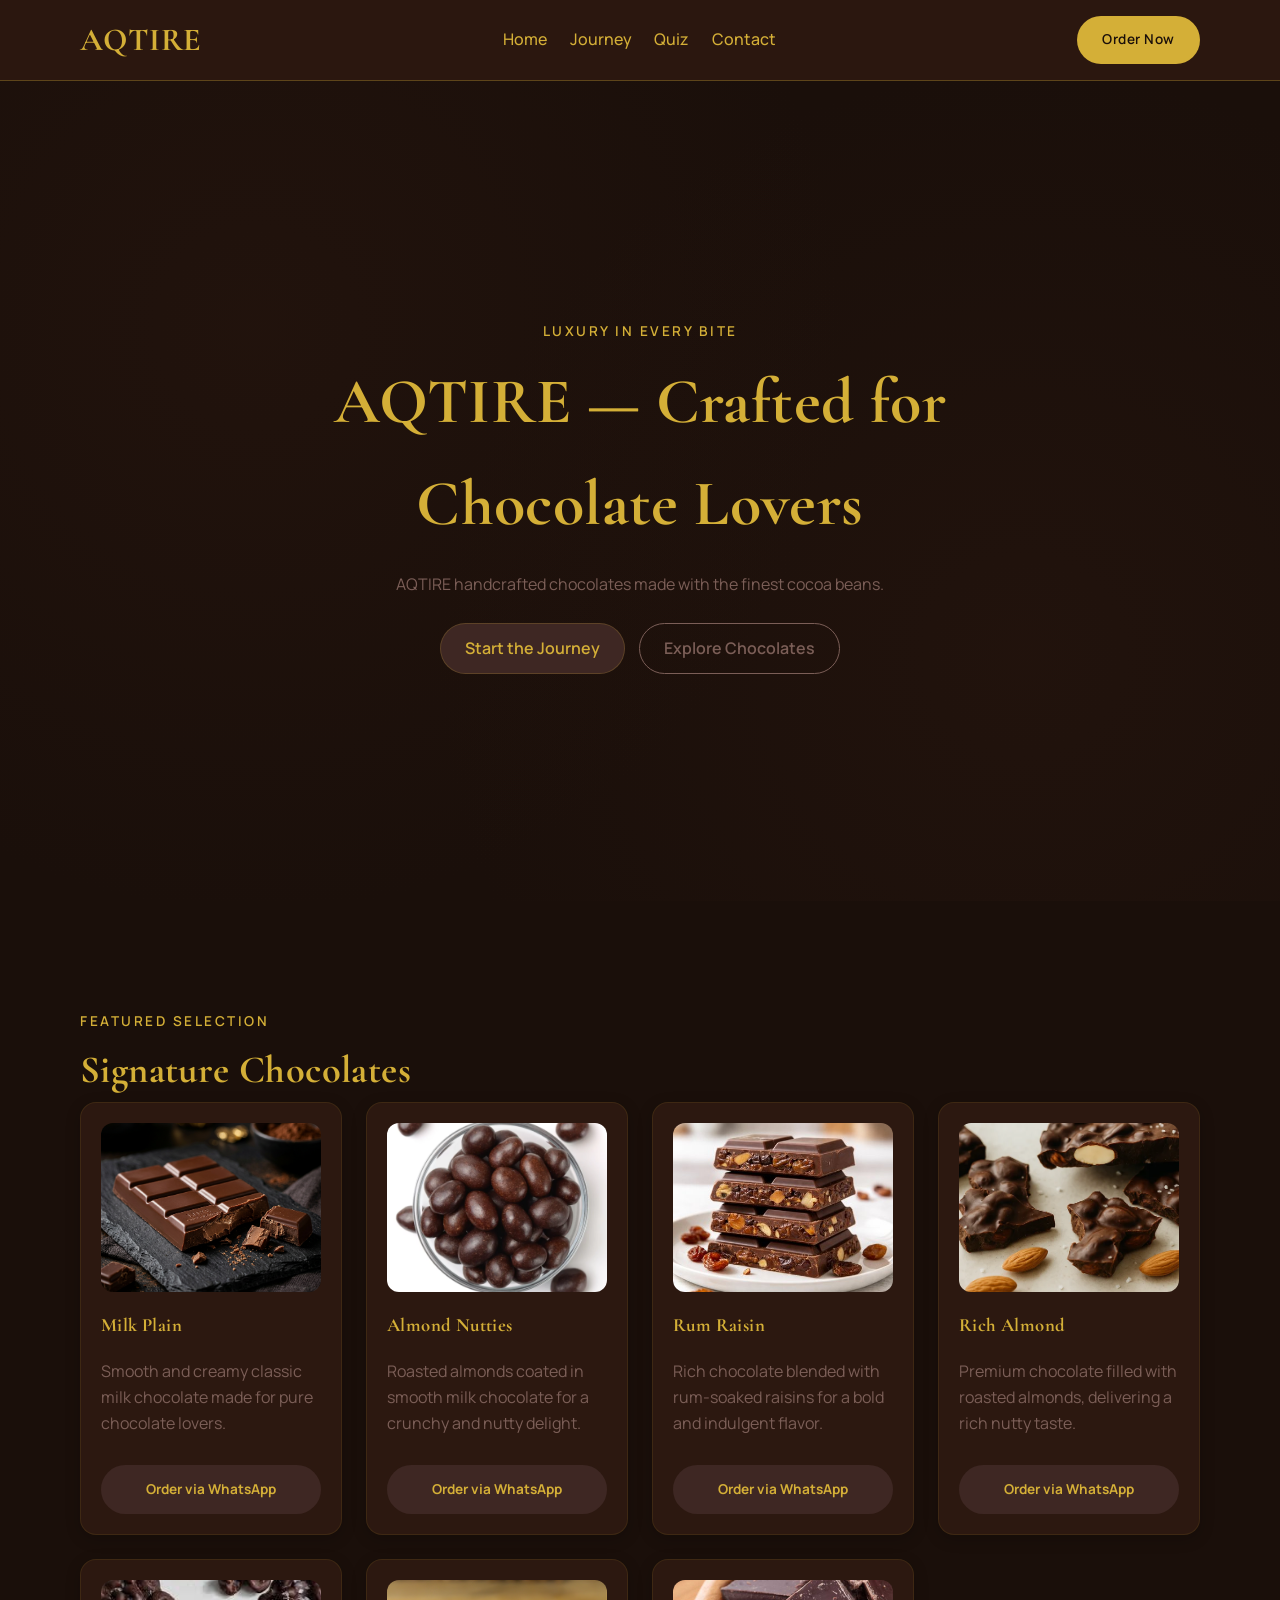
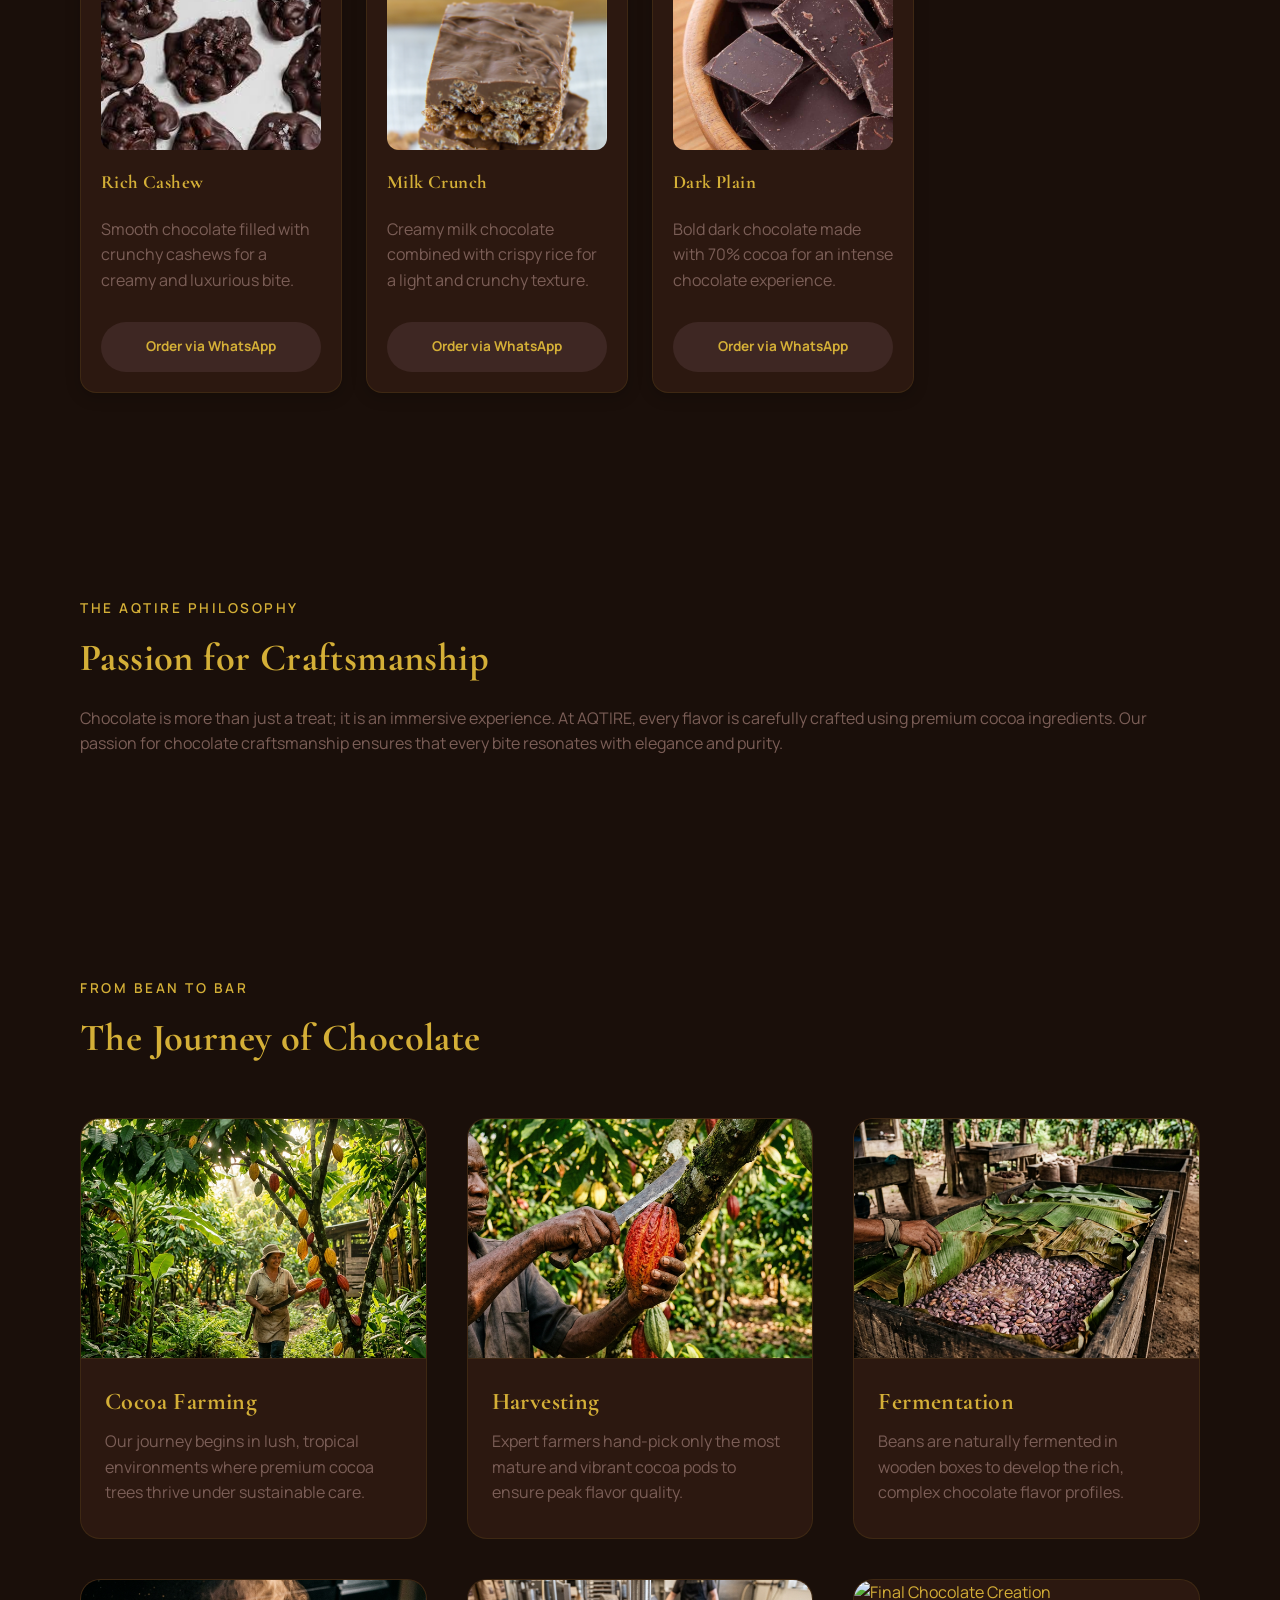
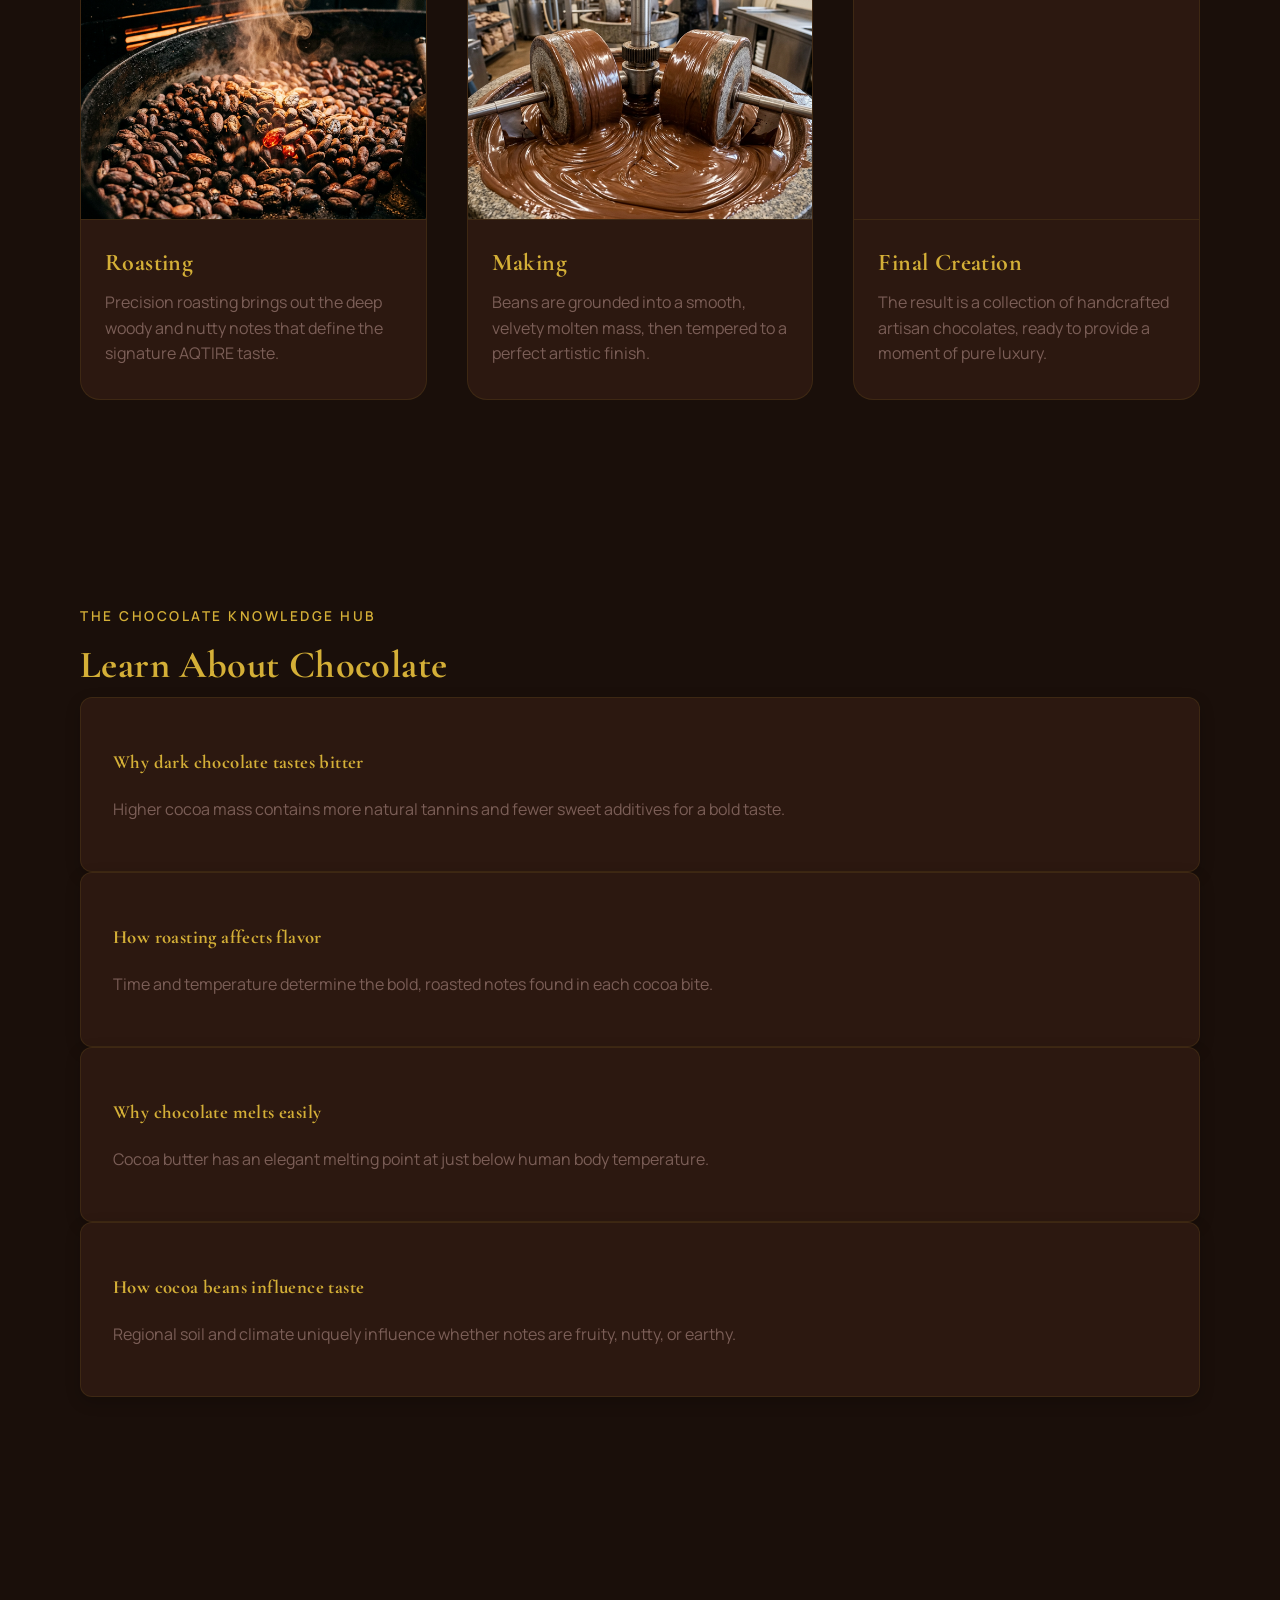
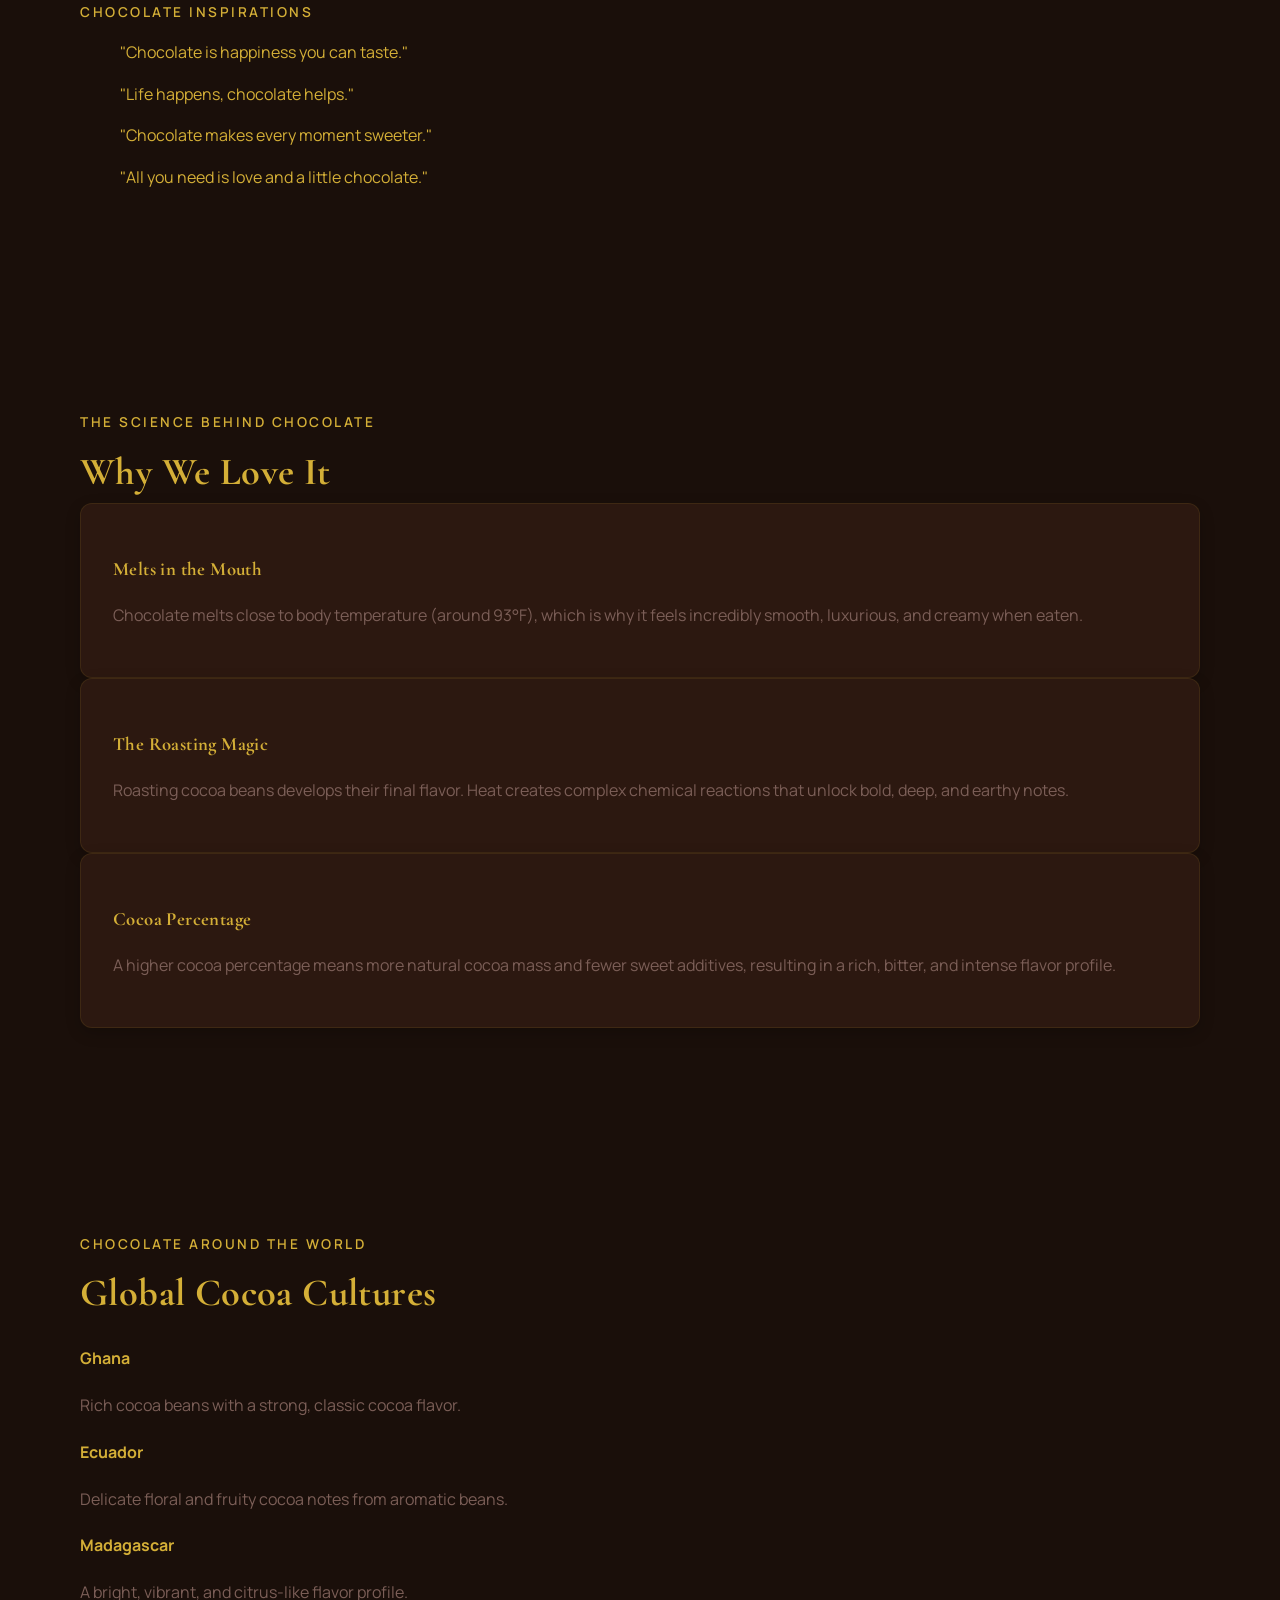
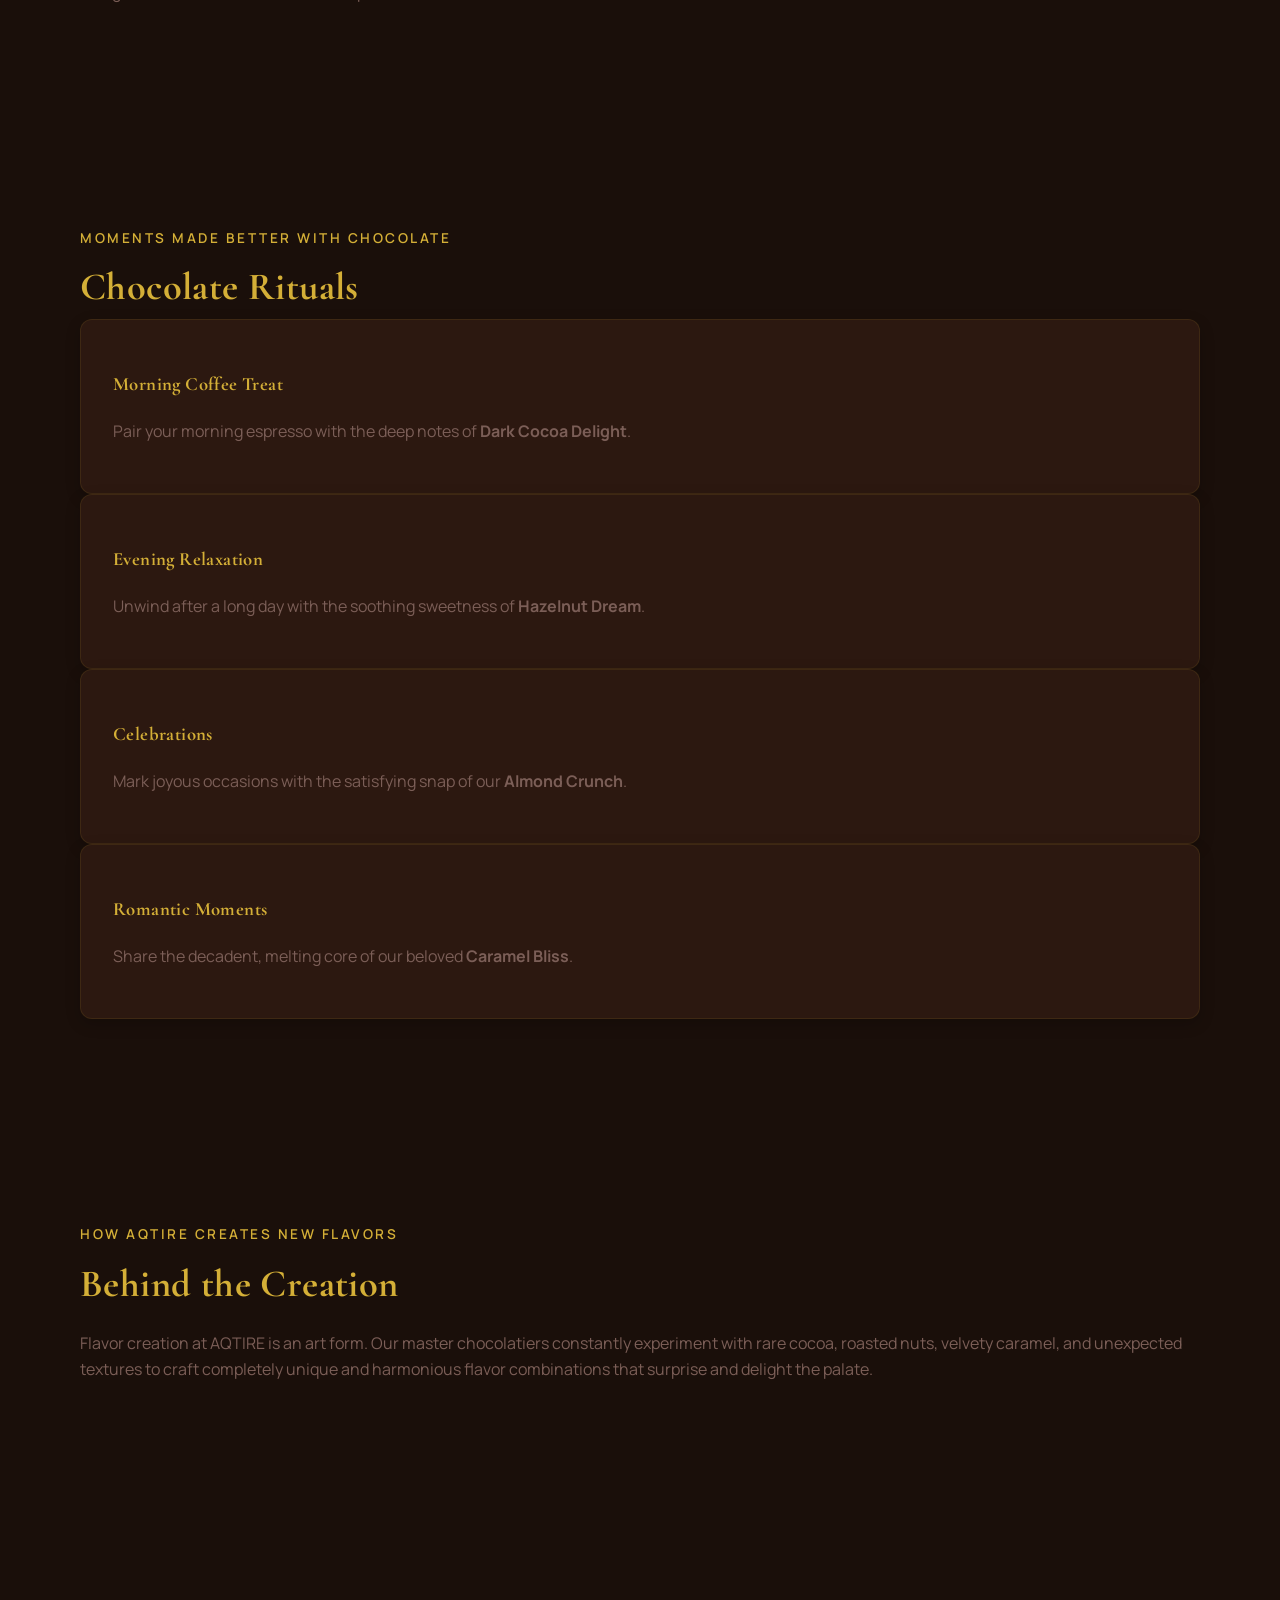
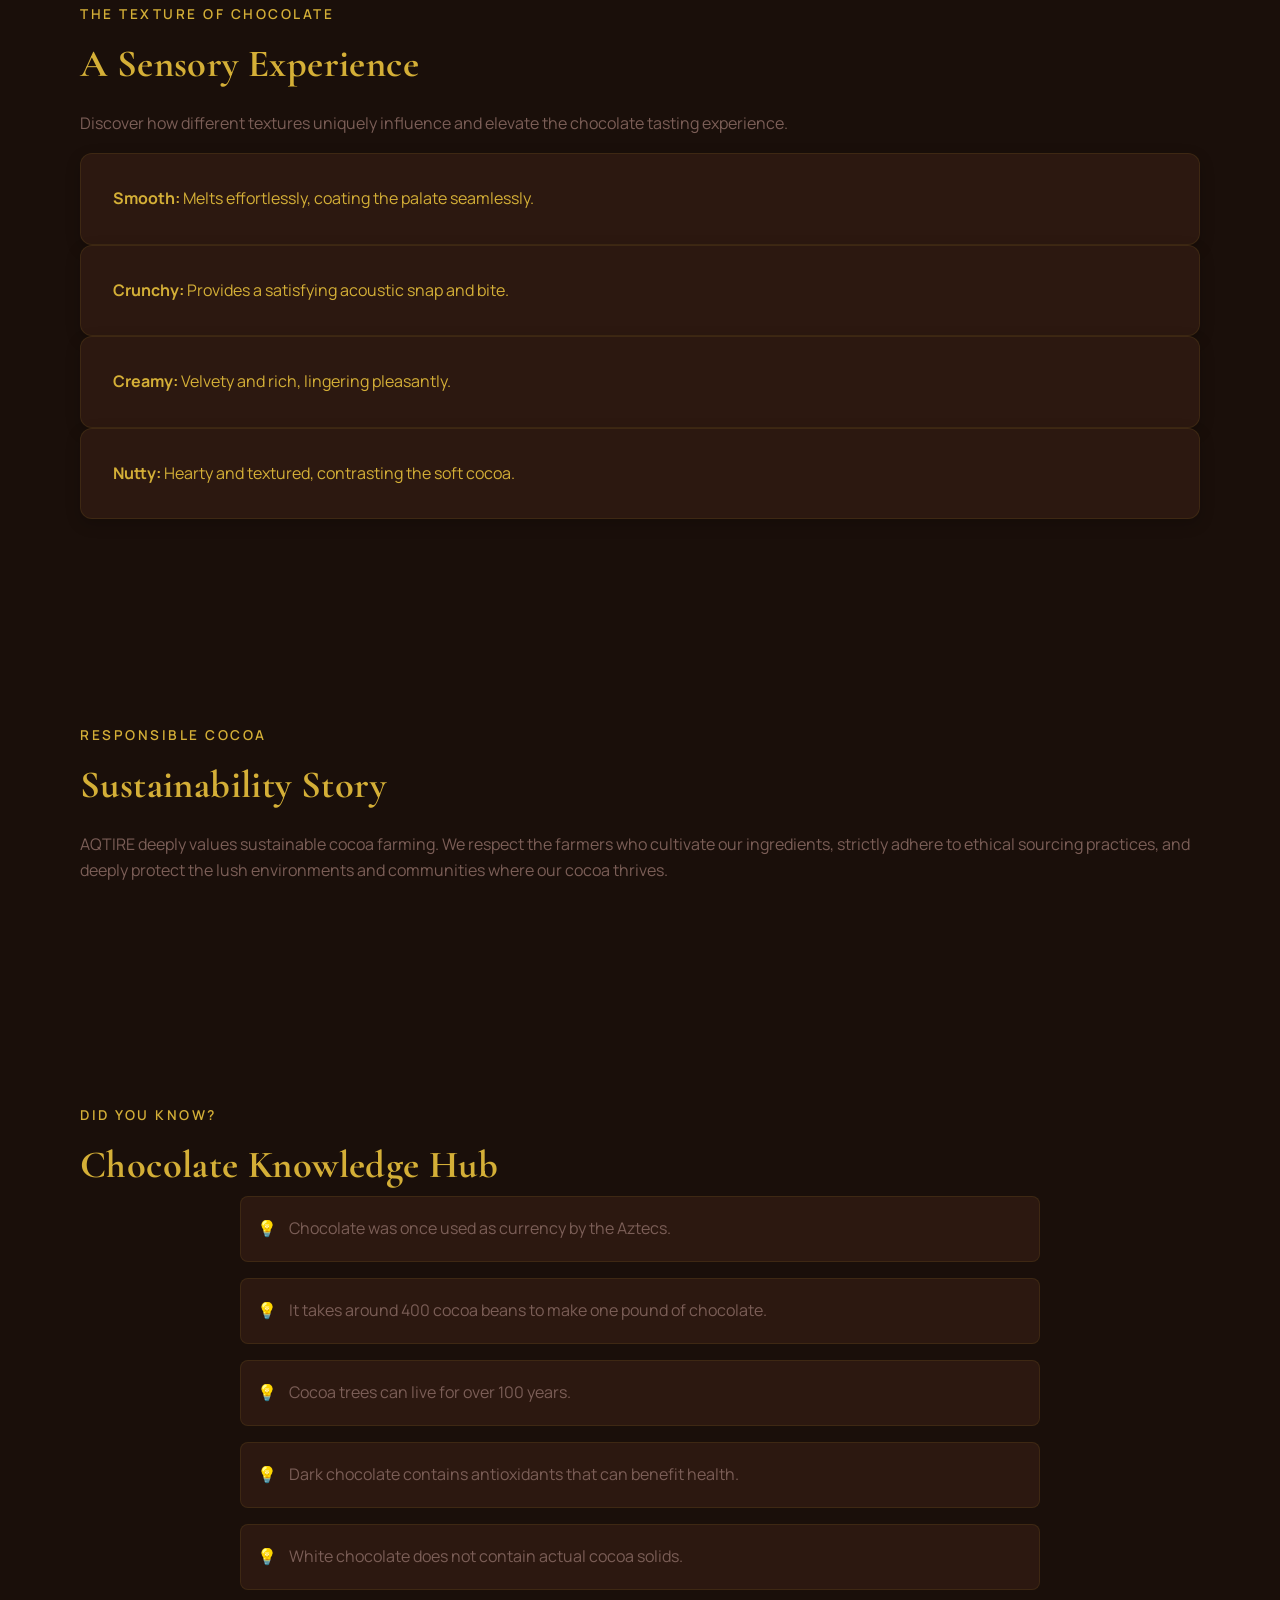
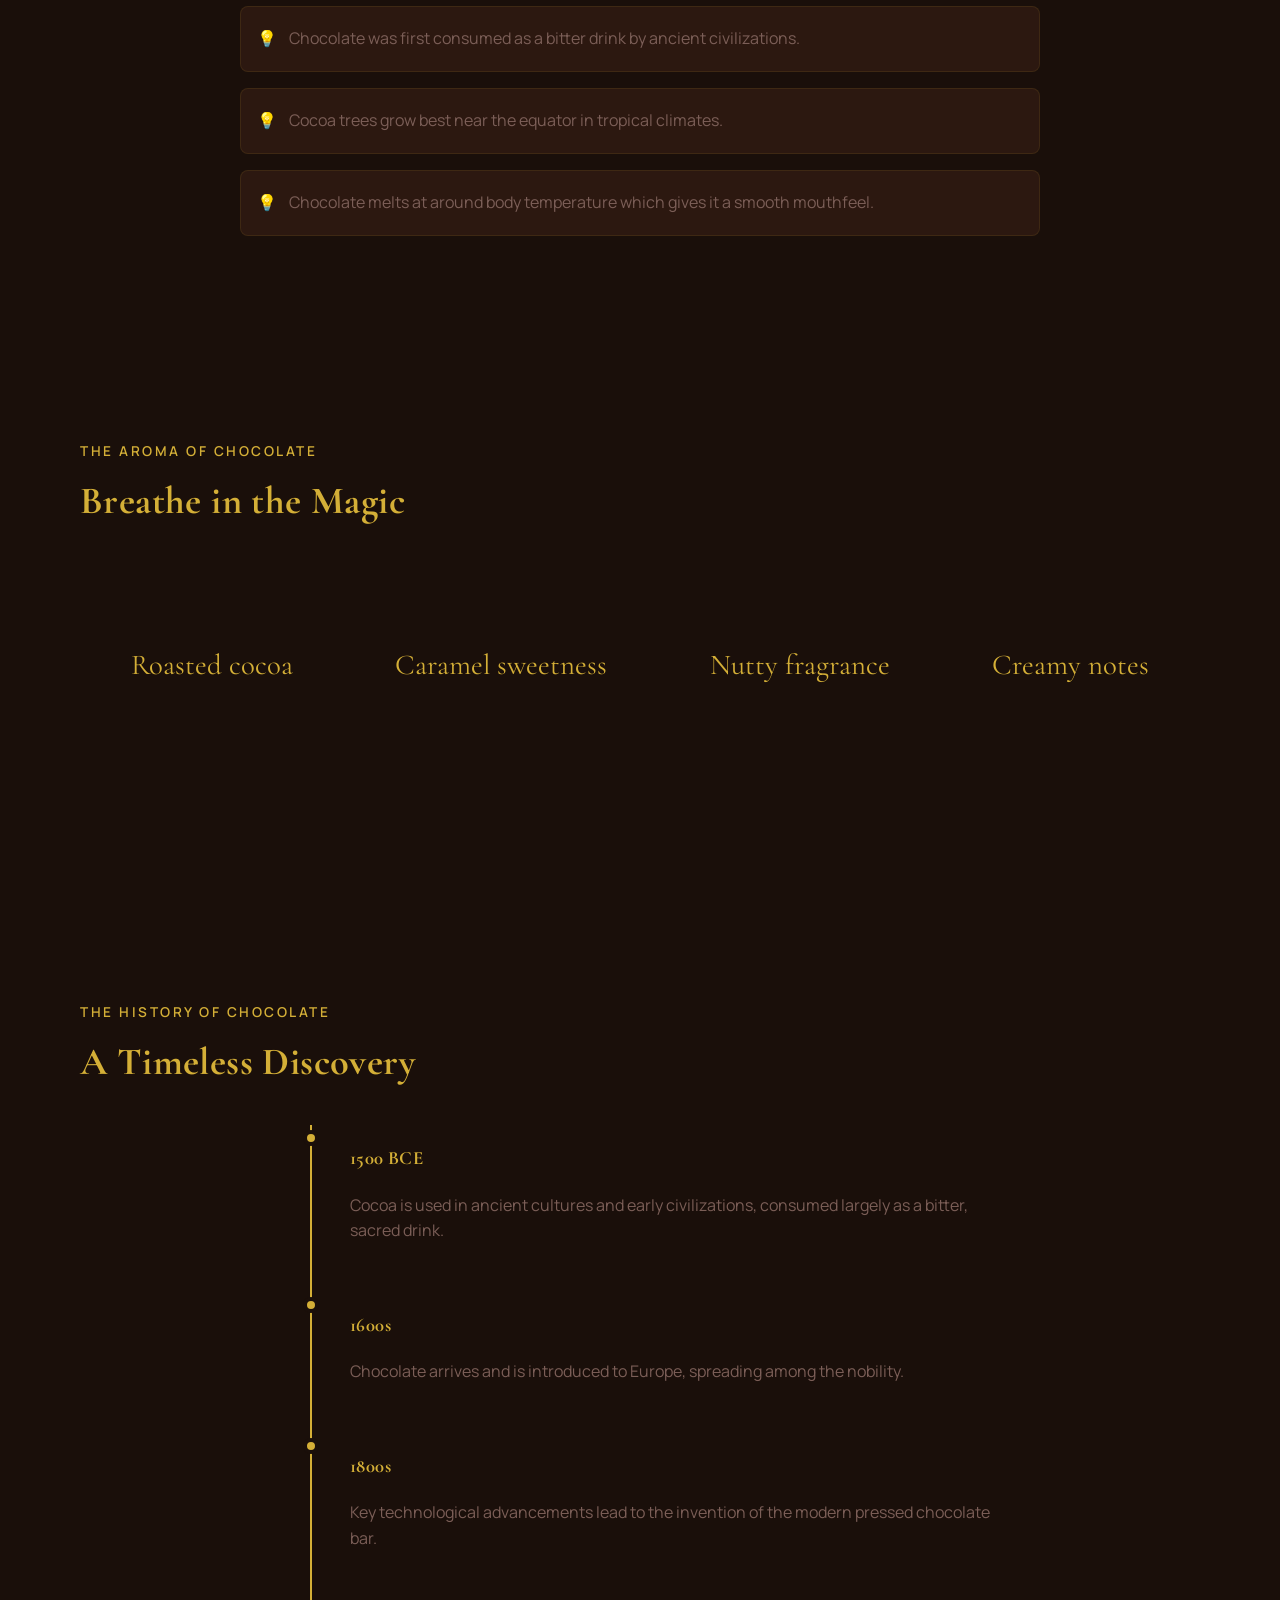
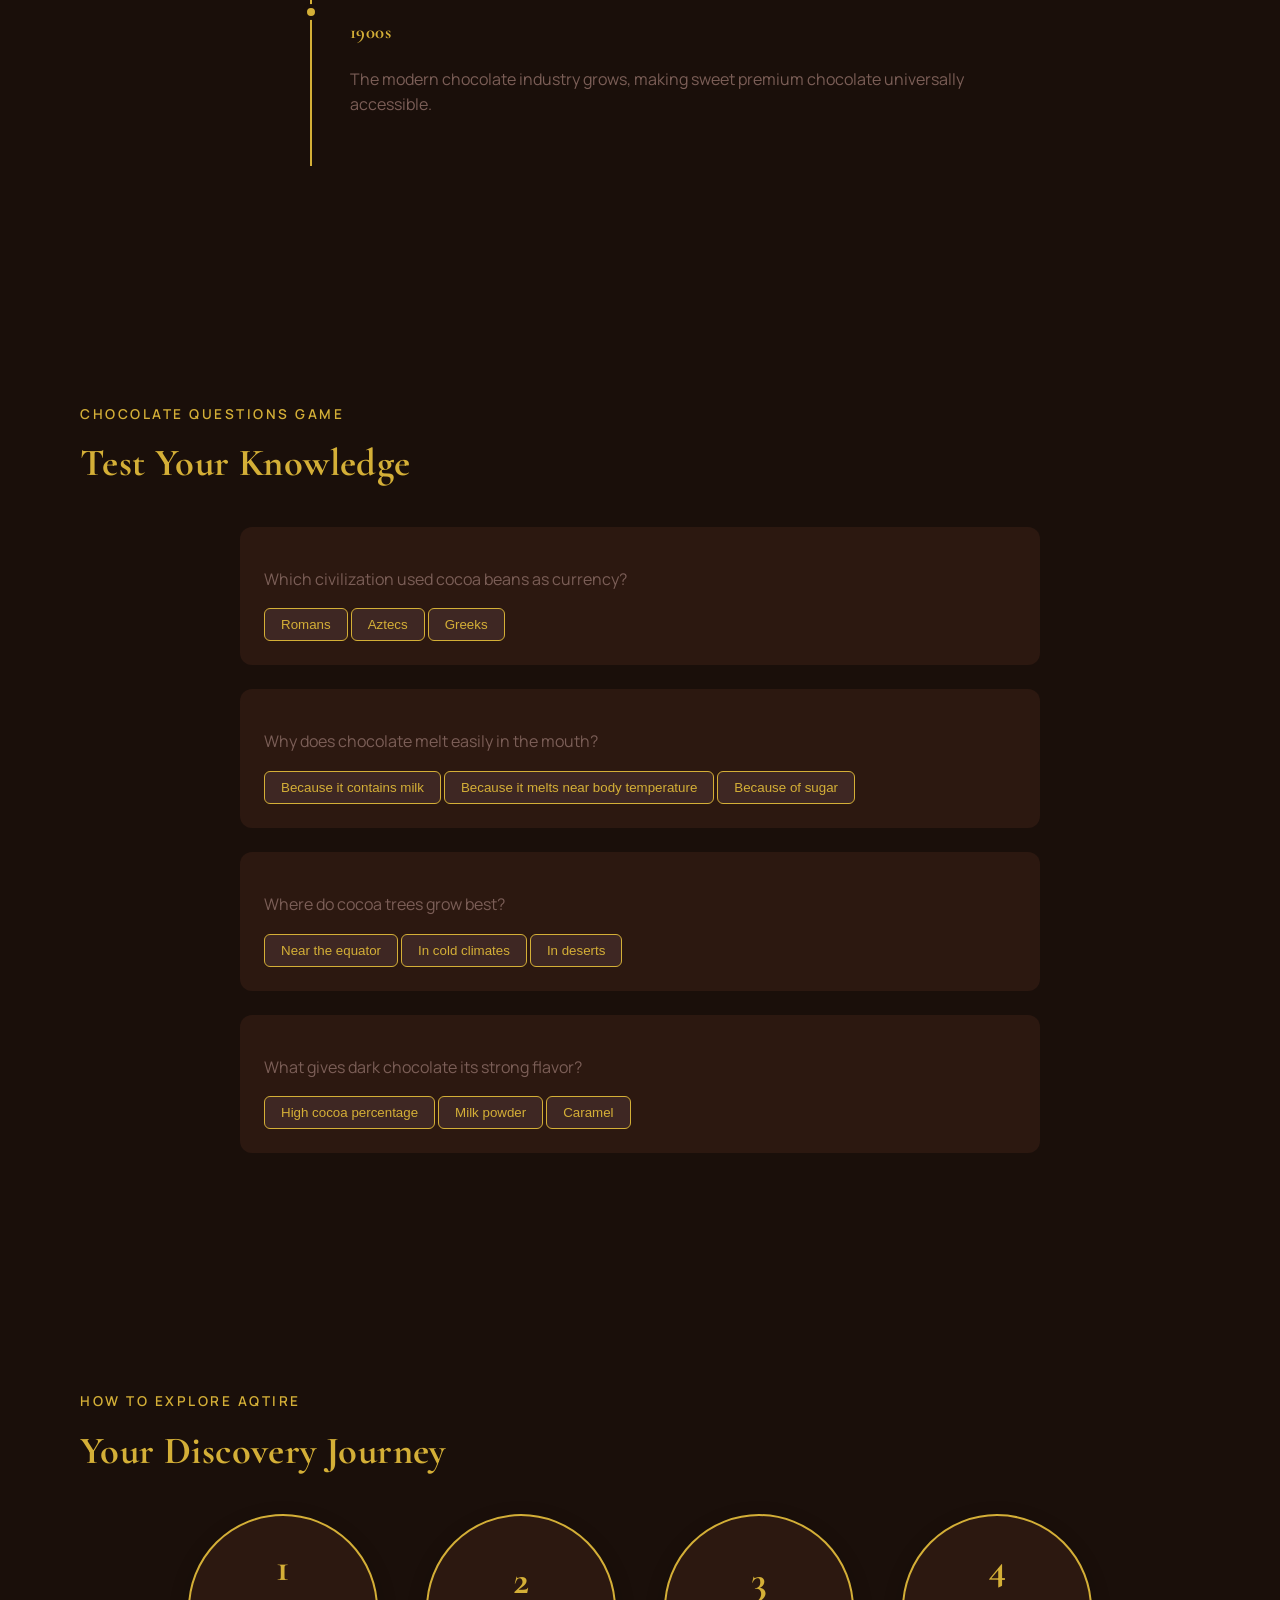
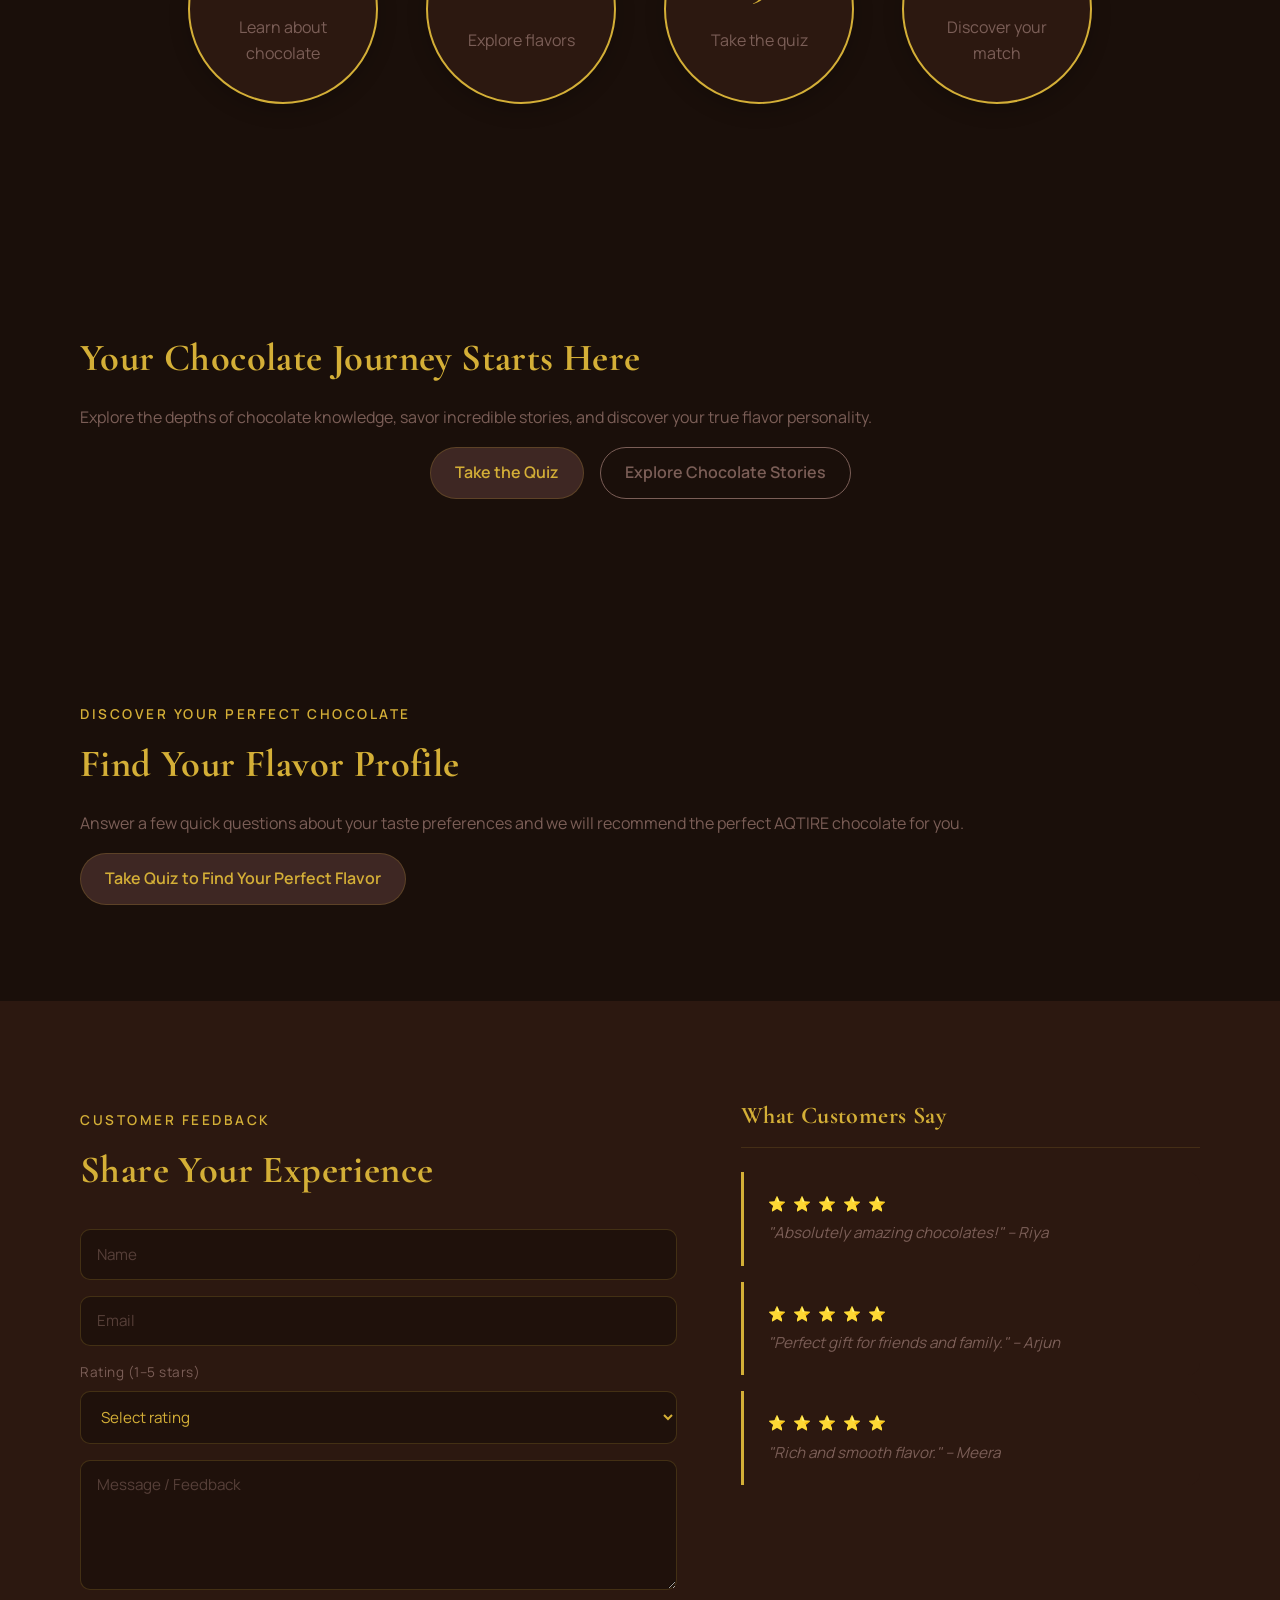
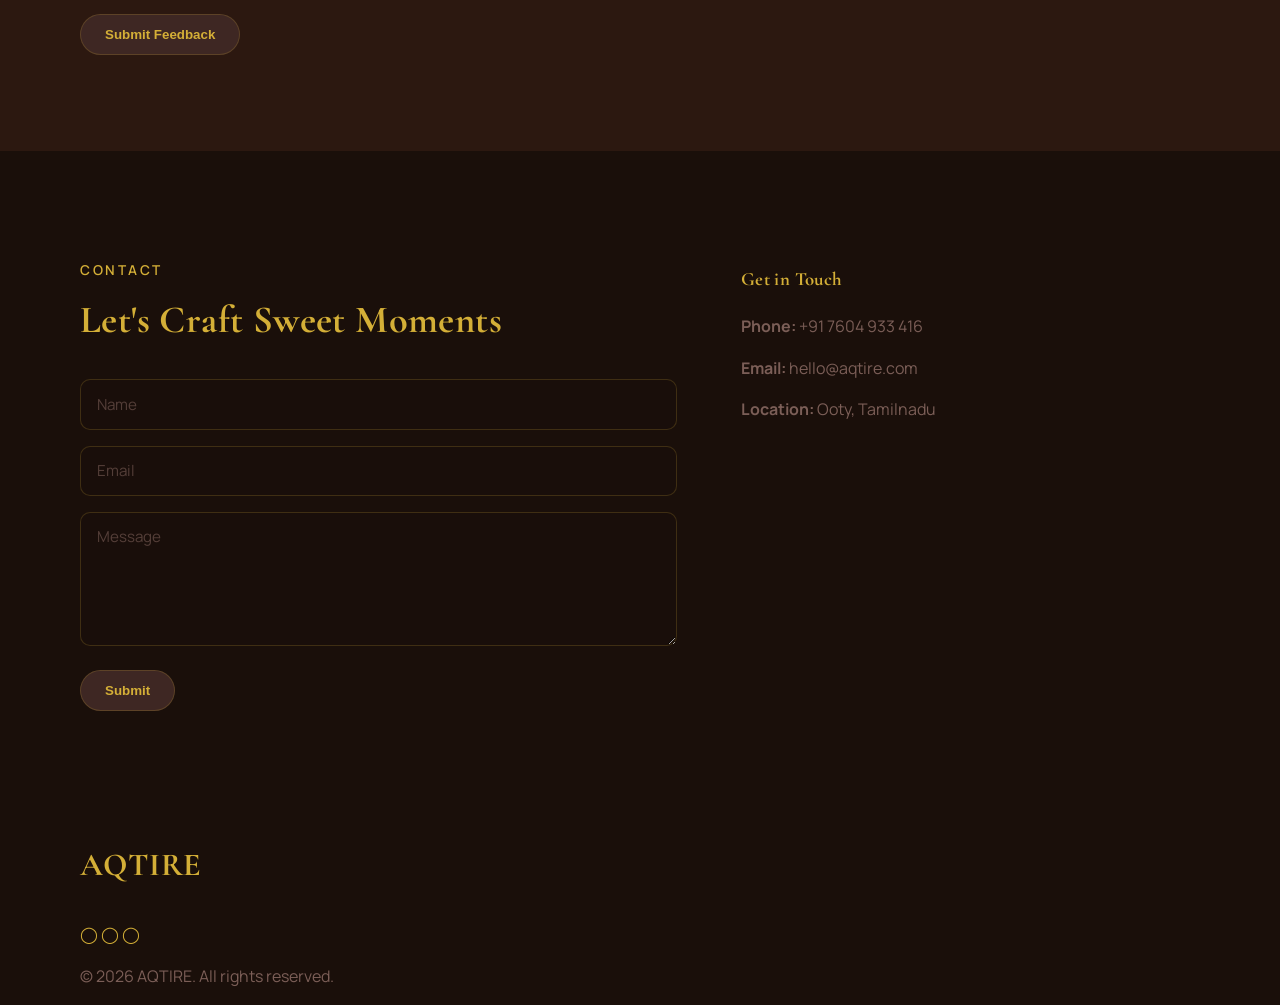
==== index.html @ 0d323757 "added" ====
<!DOCTYPE html>
<html lang="en">

<head>
  <meta charset="UTF-8" />
  <meta name="viewport" content="width=device-width, initial-scale=1.0" />
  <title>AQTIRE | Premium Chocolate Luxury</title>
  <link rel="preconnect" href="https://fonts.googleapis.com" />
  <link rel="preconnect" href="https://fonts.gstatic.com" crossorigin />
  <link
    href="https://fonts.googleapis.com/css2?family=Cormorant+Garamond:wght@500;600;700&family=Manrope:wght@400;500;600&display=swap"
    rel="stylesheet" />
  <link rel="stylesheet" href="style.css" />
</head>

<body>
  <div id="nav-overlay" aria-hidden="true"></div>

  <header class="site-header">
    <nav class="navbar container">
      <a href="#home" class="brand">AQTIRE</a>
      <button class="menu-toggle" aria-label="Toggle navigation">⋮</button>
      <ul class="nav-links">
        <li class="mobile-only text-right"><button class="menu-close" aria-label="Close menu">✕</button></li>
        <li><a href="#home">Home</a></li>
        <li><a href="#journey">Journey</a></li>
        <li><a href="#quiz">Quiz</a></li>
        <li><a href="#contact">Contact</a></li>
        <li class="mobile-only"><a class="btn btn-nav-order"
            href="https://wa.me/917604933416?text=Hello!%20I%20would%20like%20to%20place%20an%20order%20with%20AQTIRE."
            target="_blank" rel="noopener">Order Now</a></li>
      </ul>
      <a class="btn btn-nav-order desktop-only"
        href="https://wa.me/917604933416?text=Hello!%20I%20would%20like%20to%20place%20an%20order%20with%20AQTIRE."
        target="_blank" rel="noopener">Order Now</a>
    </nav>
  </header>

  <main>
    <section id="home" class="hero">
      <div class="hero-bg" aria-hidden="true"></div>
      <div class="hero-content container">
        <p class="kicker">Luxury in Every Bite</p>
        <h1>AQTIRE — Crafted for Chocolate Lovers</h1>
        <p>
          AQTIRE handcrafted chocolates made with the finest cocoa beans.
        </p>
        <div class="hero-actions">
          <a class="btn btn-gold" href="#journey">Start the Journey</a>
          <a class="btn btn-outline" href="#products">Explore Chocolates</a>
        </div>
      </div>
    </section>


    <section id="products" class="section">
      <div class="container">
        <div class="section-heading reveal-on-scroll ">
          <p class="kicker">Featured Selection</p>
          <h2>Signature Chocolates</h2>
        </div>
        <div class="product-grid">
          <article class="product-card reveal-on-scroll ">
            <div class="product-image">
              <img src="assets/images/products/plain milk.jpg" alt="AQTIRE Plain Milk Chocolate" loading="lazy">
            </div>
            <h3>Milk Plain</h3>
            <p>Smooth and creamy classic milk chocolate made for pure chocolate lovers.</p>
            <a class="btn btn-whatsapp"
              href="https://wa.me/917604933416?text=Hello!%20I%20would%20like%20to%20order%20Milk%20Plain%20from%20AQTIRE."
              target="_blank" rel="noopener">Order via WhatsApp</a>
          </article>

          <article class="product-card reveal-on-scroll ">
            <div class="product-image">
              <img src="assets/images/Nutties.webp" alt="AQTIRE Almond Nutties" loading="lazy">
            </div>
            <h3>Almond Nutties</h3>
            <p>Roasted almonds coated in smooth milk chocolate for a crunchy and nutty delight.</p>
            <a class="btn btn-whatsapp"
              href="https://wa.me/917604933416?text=Hello!%20I%20would%20like%20to%20order%20Almond%20Nutties%20from%20AQTIRE."
              target="_blank" rel="noopener">Order via WhatsApp</a>
          </article>

          <article class="product-card reveal-on-scroll ">
            <div class="product-image">
              <img src="assets/images/rum.jpg" AQTIRE Rum Raisin" loading="lazy">
            </div>
            <h3>Rum Raisin</h3>
            <p>Rich chocolate blended with rum-soaked raisins for a bold and indulgent flavor.</p>
            <a class="btn btn-whatsapp"
              href="https://wa.me/917604933416?text=Hello!%20I%20would%20like%20to%20order%20Rum%20Raisin%20from%20AQTIRE."
              target="_blank" rel="noopener">Order via WhatsApp</a>
          </article>

          <article class="product-card reveal-on-scroll ">
            <div class="product-image">
              <img src="assets/images/almond ricch.webp" alt="AQTIRE Rich Almond" loading="lazy">
            </div>
            <h3>Rich Almond</h3>
            <p>Premium chocolate filled with roasted almonds, delivering a rich nutty taste.</p>
            <a class="btn btn-whatsapp"
              href="https://wa.me/917604933416?text=Hello!%20I%20would%20like%20to%20order%20Rich%20Almond%20from%20AQTIRE."
              target="_blank" rel="noopener">Order via WhatsApp</a>
          </article>

          <article class="product-card reveal-on-scroll ">
            <div class="product-image">
              <img src="assets/images/cashew rich.jpg" alt="AQTIRE Rich Cashew" loading="lazy">
            </div>
            <h3>Rich Cashew</h3>
            <p>Smooth chocolate filled with crunchy cashews for a creamy and luxurious bite.</p>
            <a class="btn btn-whatsapp"
              href="https://wa.me/917604933416?text=Hello!%20I%20would%20like%20to%20order%20Rich%20Cashew%20from%20AQTIRE."
              target="_blank" rel="noopener">Order via WhatsApp</a>
          </article>

          <article class="product-card reveal-on-scroll ">
            <div class="product-image">
              <img src="assets/images/crisp.jpg" alt="AQTIRE Milk Crunch" loading="lazy">
            </div>
            <h3>Milk Crunch</h3>
            <p>Creamy milk chocolate combined with crispy rice for a light and crunchy texture.</p>
            <a class="btn btn-whatsapp"
              href="https://wa.me/917604933416?text=Hello!%20I%20would%20like%20to%20order%20Milk%20Crunch%20from%20AQTIRE."
              target="_blank" rel="noopener">Order via WhatsApp</a>
          </article>

          <article class="product-card reveal-on-scroll ">
            <div class="product-image">
              <img src="assets/images/dark plain.jpeg" alt="AQTIRE Dark Plain" loading="lazy">
            </div>
            <h3>Dark Plain</h3>
            <p>Bold dark chocolate made with 70% cocoa for an intense chocolate experience.</p>
            <a class="btn btn-whatsapp"
              href="https://wa.me/917604933416?text=Hello!%20I%20would%20like%20to%20order%20Dark%20Plain%20from%20AQTIRE."
              target="_blank" rel="noopener">Order via WhatsApp</a>
          </article>
        </div>
      </div>
    </section>



    <section id="philosophy" class="section philosophy-section">
      <div class="container text-center ">
        <p class="kicker">The AQTIRE Philosophy</p>
        <h2>Passion for Craftsmanship</h2>
        <p class="philosophy-text">
          Chocolate is more than just a treat; it is an immersive experience. At AQTIRE, every flavor is carefully
          crafted using premium cocoa ingredients. Our passion for chocolate craftsmanship ensures that every bite
          resonates with elegance and purity.
        </p>
      </div>
    </section>

    <section id="journey" class="section journey-section">
      <div class="container">
        <div class="section-heading reveal-on-scroll ">
          <p class="kicker">From Bean to Bar</p>
          <h2>The Journey of Chocolate</h2>
        </div>
        <div class="journey-map">
          <div class="journey-step reveal-on-scroll ">
            <div class="step-image">
              <img src="assets/images/journey/farming.png" alt="Cocoa Farming">
            </div>
            <h3>Cocoa Farming</h3>
            <p>Our journey begins in lush, tropical environments where premium cocoa trees thrive under sustainable
              care.</p>
          </div>
          <div class="journey-step reveal-on-scroll ">
            <div class="step-image">
              <img src="assets/images/journey/harvesting.png" alt="Harvesting Cocoa Pods">
            </div>
            <h3>Harvesting</h3>
            <p>Expert farmers hand-pick only the most mature and vibrant cocoa pods to ensure peak flavor quality.</p>
          </div>
          <div class="journey-step reveal-on-scroll ">
            <div class="step-image">
              <img src="assets/images/journey/fermentation.png" alt="Cocoa Fermentation">
            </div>
            <h3>Fermentation</h3>
            <p>Beans are naturally fermented in wooden boxes to develop the rich, complex chocolate flavor profiles.</p>
          </div>
          <div class="journey-step reveal-on-scroll ">
            <div class="step-image">
              <img src="assets/images/journey/roasting.png" alt="Roasting Cocoa Beans">
            </div>
            <h3>Roasting</h3>
            <p>Precision roasting brings out the deep woody and nutty notes that define the signature AQTIRE taste.</p>
          </div>
          <div class="journey-step reveal-on-scroll ">
            <div class="step-image">
              <img src="assets/images/journey/making.png" alt="Chocolate Making">
            </div>
            <h3>Making</h3>
            <p>Beans are grounded into a smooth, velvety molten mass, then tempered to a perfect artistic finish.</p>
          </div>
          <div class="journey-step reveal-on-scroll ">
            <div class="step-image">
              <img src="https://images.unsplash.com/photo-1549007994-cb92caebd54b?q=80&w=1000&auto=format&fit=crop"
                alt="Final Chocolate Creation">
            </div>
            <h3>Final Creation</h3>
            <p>The result is a collection of handcrafted artisan chocolates, ready to provide a moment of pure luxury.
            </p>
          </div>
        </div>
      </div>
    </section>


    <section id="knowledge" class="section knowledge-section">
      <div class="container">
        <div class="section-heading reveal-on-scroll ">
          <p class="kicker">The Chocolate Knowledge Hub</p>
          <h2>Learn About Chocolate</h2>
        </div>
        <div class="knowledge-grid">
          <article class="knowledge-card reveal-on-scroll ">
            <h3>Why dark chocolate tastes bitter</h3>
            <p>Higher cocoa mass contains more natural tannins and fewer sweet additives for a bold taste.</p>
          </article>
          <article class="knowledge-card reveal-on-scroll ">
            <h3>How roasting affects flavor</h3>
            <p>Time and temperature determine the bold, roasted notes found in each cocoa bite.</p>
          </article>
          <article class="knowledge-card reveal-on-scroll ">
            <h3>Why chocolate melts easily</h3>
            <p>Cocoa butter has an elegant melting point at just below human body temperature.</p>
          </article>
          <article class="knowledge-card reveal-on-scroll ">
            <h3>How cocoa beans influence taste</h3>
            <p>Regional soil and climate uniquely influence whether notes are fruity, nutty, or earthy.</p>
          </article>
        </div>
      </div>
    </section>

    <section id="quotes" class="section quote-section">
      <div class="container text-center ">
        <p class="kicker">Chocolate Inspirations</p>
        <div class="quote-carousel" id="quote-carousel">
          <blockquote class="quote active" aria-hidden="false">"Chocolate is happiness you can taste."</blockquote>
          <blockquote class="quote" aria-hidden="true">"Life happens, chocolate helps."</blockquote>
          <blockquote class="quote" aria-hidden="true">"Chocolate makes every moment sweeter."</blockquote>
          <blockquote class="quote" aria-hidden="true">"All you need is love and a little chocolate."</blockquote>
        </div>
      </div>
    </section>

    <section id="science" class="section">
      <div class="container text-center">
        <div class="section-heading reveal-on-scroll ">
          <p class="kicker">The Science Behind Chocolate</p>
          <h2>Why We Love It</h2>
        </div>
        <div class="science-grid">
          <div class="science-card reveal-on-scroll ">
            <h3>Melts in the Mouth</h3>
            <p>Chocolate melts close to body temperature (around 93°F), which is why it feels incredibly smooth,
              luxurious, and creamy when eaten.</p>
          </div>
          <div class="science-card reveal-on-scroll ">
            <h3>The Roasting Magic</h3>
            <p>Roasting cocoa beans develops their final flavor. Heat creates complex chemical reactions that unlock
              bold, deep, and earthy notes.</p>
          </div>
          <div class="science-card reveal-on-scroll ">
            <h3>Cocoa Percentage</h3>
            <p>A higher cocoa percentage means more natural cocoa mass and fewer sweet additives, resulting in a rich,
              bitter, and intense flavor profile.</p>
          </div>
        </div>
      </div>
    </section>

    <section id="world" class="section world-section">
      <div class="container text-center">
        <div class="section-heading reveal-on-scroll ">
          <p class="kicker">Chocolate Around the World</p>
          <h2>Global Cocoa Cultures</h2>
        </div>
        <div class="world-map ">
          <div class="region-card gha">
            <h4>Ghana</h4>
            <p>Rich cocoa beans with a strong, classic cocoa flavor.</p>
          </div>
          <div class="region-card ecu">
            <h4>Ecuador</h4>
            <p>Delicate floral and fruity cocoa notes from aromatic beans.</p>
          </div>
          <div class="region-card mad">
            <h4>Madagascar</h4>
            <p>A bright, vibrant, and citrus-like flavor profile.</p>
          </div>
        </div>
      </div>
    </section>

    <section class="section rituals-section">
      <div class="container">
        <div class="section-heading reveal-on-scroll ">
          <p class="kicker">Moments Made Better with Chocolate</p>
          <h2>Chocolate Rituals</h2>
        </div>
        <div class="rituals-grid">
          <div class="ritual-card reveal-on-scroll ">
            <h3>Morning Coffee Treat</h3>
            <p>Pair your morning espresso with the deep notes of <strong>Dark Cocoa Delight</strong>.</p>
          </div>
          <div class="ritual-card reveal-on-scroll ">
            <h3>Evening Relaxation</h3>
            <p>Unwind after a long day with the soothing sweetness of <strong>Hazelnut Dream</strong>.</p>
          </div>
          <div class="ritual-card reveal-on-scroll ">
            <h3>Celebrations</h3>
            <p>Mark joyous occasions with the satisfying snap of our <strong>Almond Crunch</strong>.</p>
          </div>
          <div class="ritual-card reveal-on-scroll ">
            <h3>Romantic Moments</h3>
            <p>Share the decadent, melting core of our beloved <strong>Caramel Bliss</strong>.</p>
          </div>
        </div>
      </div>
    </section>



    <section class="section creation-section">
      <div class="container text-center ">
        <p class="kicker">How AQTIRE Creates New Flavors</p>
        <h2>Behind the Creation</h2>
        <p class="philosophy-text">
          Flavor creation at AQTIRE is an art form. Our master chocolatiers constantly experiment with rare cocoa,
          roasted nuts, velvety caramel, and unexpected textures to craft completely unique and harmonious flavor
          combinations that surprise and delight the palate.
        </p>
      </div>
    </section>

    <section class="section">
      <div class="container text-center">
        <div class="section-heading reveal-on-scroll ">
          <p class="kicker">The Texture of Chocolate</p>
          <h2>A Sensory Experience</h2>
          <p>Discover how different textures uniquely influence and elevate the chocolate tasting experience.</p>
        </div>
        <div class="texture-grid">
          <div class="texture-item "><strong>Smooth:</strong> Melts effortlessly, coating the palate seamlessly.</div>
          <div class="texture-item "><strong>Crunchy:</strong> Provides a satisfying acoustic snap and bite.</div>
          <div class="texture-item "><strong>Creamy:</strong> Velvety and rich, lingering pleasantly.</div>
          <div class="texture-item "><strong>Nutty:</strong> Hearty and textured, contrasting the soft cocoa.</div>
        </div>
      </div>
    </section>

    <section class="section">
      <div class="container text-center ">
        <p class="kicker">Responsible Cocoa</p>
        <h2>Sustainability Story</h2>
        <p class="philosophy-text">
          AQTIRE deeply values sustainable cocoa farming. We respect the farmers who cultivate our ingredients, strictly
          adhere to ethical sourcing practices, and deeply protect the lush environments and communities where our cocoa
          thrives.
        </p>
      </div>
    </section>

    <section class="section">
      <div class="container">
        <div class="section-heading reveal-on-scroll text-center ">
          <p class="kicker">Did You Know?</p>
          <h2>Chocolate Knowledge Hub</h2>
        </div>
        <div class="facts-list">
          <div class="fact-item ">Chocolate was once used as currency by the Aztecs.</div>
          <div class="fact-item ">It takes around 400 cocoa beans to make one pound of chocolate.</div>
          <div class="fact-item ">Cocoa trees can live for over 100 years.</div>
          <div class="fact-item ">Dark chocolate contains antioxidants that can benefit health.</div>
          <div class="fact-item ">White chocolate does not contain actual cocoa solids.</div>
          <div class="fact-item ">Chocolate was first consumed as a bitter drink by ancient civilizations.</div>
          <div class="fact-item ">Cocoa trees grow best near the equator in tropical climates.</div>
          <div class="fact-item ">Chocolate melts at around body temperature which gives it a smooth mouthfeel.</div>
        </div>
      </div>
    </section>

    <section class="section aroma-section">
      <div class="container text-center">
        <div class="section-heading reveal-on-scroll ">
          <p class="kicker">The Aroma of Chocolate</p>
          <h2>Breathe in the Magic</h2>
        </div>
        <div class="aroma-cloud ">
          <span class="aroma-word float-1">Roasted cocoa</span>
          <span class="aroma-word float-2">Caramel sweetness</span>
          <span class="aroma-word float-3">Nutty fragrance</span>
          <span class="aroma-word float-4">Creamy notes</span>
        </div>
      </div>
    </section>

    <section class="section">
      <div class="container">
        <div class="section-heading reveal-on-scroll text-center ">
          <p class="kicker">The History of Chocolate</p>
          <h2>A Timeless Discovery</h2>
        </div>
        <div class="timeline">
          <div class="timeline-item ">
            <div class="timeline-dot"></div>
            <div class="timeline-content">
              <h3>1500 BCE</h3>
              <p>Cocoa is used in ancient cultures and early civilizations, consumed largely as a bitter, sacred drink.
              </p>
            </div>
          </div>
          <div class="timeline-item ">
            <div class="timeline-dot"></div>
            <div class="timeline-content">
              <h3>1600s</h3>
              <p>Chocolate arrives and is introduced to Europe, spreading among the nobility.</p>
            </div>
          </div>
          <div class="timeline-item ">
            <div class="timeline-dot"></div>
            <div class="timeline-content">
              <h3>1800s</h3>
              <p>Key technological advancements lead to the invention of the modern pressed chocolate bar.</p>
            </div>
          </div>
          <div class="timeline-item ">
            <div class="timeline-dot"></div>
            <div class="timeline-content">
              <h3>1900s</h3>
              <p>The modern chocolate industry grows, making sweet premium chocolate universally accessible.</p>
            </div>
          </div>
        </div>
      </div>
    </section>

    <section class="section faq-game-section">
      <div class="container">
        <div class="section-heading reveal-on-scroll text-center ">
          <p class="kicker">Chocolate Questions Game</p>
          <h2>Test Your Knowledge</h2>
        </div>
        <div class="faq-game">
          <div class="faq-question-card ">
            <p class="q-text">Which civilization used cocoa beans as currency?</p>
            <div class="q-options" data-correct="Aztecs">
              <button class="opt-btn">Romans</button>
              <button class="opt-btn">Aztecs</button>
              <button class="opt-btn">Greeks</button>
            </div>
            <div class="q-feedback"></div>
          </div>

          <div class="faq-question-card ">
            <p class="q-text">Why does chocolate melt easily in the mouth?</p>
            <div class="q-options" data-correct="Because it melts near body temperature">
              <button class="opt-btn">Because it contains milk</button>
              <button class="opt-btn">Because it melts near body temperature</button>
              <button class="opt-btn">Because of sugar</button>
            </div>
            <div class="q-feedback"></div>
          </div>

          <div class="faq-question-card ">
            <p class="q-text">Where do cocoa trees grow best?</p>
            <div class="q-options" data-correct="Near the equator">
              <button class="opt-btn">Near the equator</button>
              <button class="opt-btn">In cold climates</button>
              <button class="opt-btn">In deserts</button>
            </div>
            <div class="q-feedback"></div>
          </div>

          <div class="faq-question-card ">
            <p class="q-text">What gives dark chocolate its strong flavor?</p>
            <div class="q-options" data-correct="High cocoa percentage">
              <button class="opt-btn">High cocoa percentage</button>
              <button class="opt-btn">Milk powder</button>
              <button class="opt-btn">Caramel</button>
            </div>
            <div class="q-feedback"></div>
          </div>
        </div>
      </div>
    </section>

    <section class="section visitor-journey text-center">
      <div class="container ">
        <p class="kicker">How to Explore AQTIRE</p>
        <h2>Your Discovery Journey</h2>
        <div class="journey-steps-grid">
          <div class="j-step">
            <h3>1</h3>
            <p>Learn about chocolate</p>
          </div>
          <div class="j-step">
            <h3>2</h3>
            <p>Explore flavors</p>
          </div>
          <div class="j-step">
            <h3>3</h3>
            <p>Take the quiz</p>
          </div>
          <div class="j-step">
            <h3>4</h3>
            <p>Discover your match</p>
          </div>
        </div>
      </div>
    </section>

    <section class="section final-cta text-center">
      <div class="container ">
        <h2>Your Chocolate Journey Starts Here</h2>
        <p>Explore the depths of chocolate knowledge, savor incredible stories, and discover your true flavor
          personality.</p>
        <div style="display: flex; gap: 1rem; justify-content: center; flex-wrap: wrap;">
          <a href="quiz.html" class="btn btn-gold">Take the Quiz</a>
          <a href="#world" class="btn btn-outline">Explore Chocolate Stories</a>
        </div>
      </div>
    </section>

    <section id="quiz" class="section container text-center">
      <div class="section-heading reveal-on-scroll ">
        <p class="kicker">Discover Your Perfect Chocolate</p>
        <h2>Find Your Flavor Profile</h2>
        <p>
          Answer a few quick questions about your taste preferences and we will recommend the perfect AQTIRE chocolate
          for you.
        </p>
        <a href="quiz.html" class="btn btn-gold">Take Quiz to Find Your Perfect Flavor</a>
      </div>
    </section>

    <section id="feedback" class="section feedback-section">
      <div class="container feedback-layout">
        <div class="feedback-form ">
          <div class="section-heading">
            <p class="kicker">Customer Feedback</p>
            <h2>Share Your Experience</h2>
          </div>
          <form>
            <input type="text" placeholder="Name" required />
            <input type="email" placeholder="Email" required />
            <label for="rating">Rating (1–5 stars)</label>
            <select id="rating" required>
              <option value="">Select rating</option>
              <option>1</option>
              <option>2</option>
              <option>3</option>
              <option>4</option>
              <option>5</option>
            </select>
            <textarea placeholder="Message / Feedback" rows="4" required></textarea>
            <button type="submit" class="btn btn-gold">Submit Feedback</button>
          </form>
        </div>
        <div class="reviews ">
          <h3>What Customers Say</h3>
          <article>
            <p>⭐ ⭐ ⭐ ⭐ ⭐</p>
            <blockquote>"Absolutely amazing chocolates!" – Riya</blockquote>
          </article>
          <article>
            <p>⭐ ⭐ ⭐ ⭐ ⭐</p>
            <blockquote>"Perfect gift for friends and family." – Arjun</blockquote>
          </article>
          <article>
            <p>⭐ ⭐ ⭐ ⭐ ⭐</p>
            <blockquote>"Rich and smooth flavor." – Meera</blockquote>
          </article>
        </div>
      </div>
    </section>

    <section id="contact" class="section container contact-layout">
      <div class="contact-form ">
        <div class="section-heading">
          <p class="kicker">Contact</p>
          <h2>Let's Craft Sweet Moments</h2>
        </div>
        <form>
          <input type="text" placeholder="Name" required />
          <input type="email" placeholder="Email" required />
          <textarea placeholder="Message" rows="5" required></textarea>
          <button type="submit" class="btn btn-gold">Submit</button>
        </form>
      </div>
      <aside class="contact-info ">
        <h3>Get in Touch</h3>
        <p><strong>Phone:</strong> +91 7604 933 416</p>
        <p><strong>Email:</strong> hello@aqtire.com</p>
        <p><strong>Location:</strong> Ooty, Tamilnadu</p>
      </aside>
    </section>
  </main>


  <footer class="site-footer">
    <div class="container footer-content">
      <p class="brand">AQTIRE</p>
      <div class="socials" aria-label="Social media links">
        <span>◯</span>
        <span>◯</span>
        <span>◯</span>
      </div>
      <p>© <span id="year"></span> AQTIRE. All rights reserved.</p>
    </div>
  </footer>

  <script src="script.js"></script>
</body>

</html>
---- style.css ----
:root {
  --bg-main: #1A0F0A;
  --bg-section: #2C1810;
  --bg-card: #2C1810;
  --bg-cocoa-dark: #3E2723;
  --cocoa-light: #7B5E57;
  --cocoa-med: #5D4037;
  --gold: #D4AF37;
  --text-main: #D4AF37;
  --text-secondary: #7B5E57;
  --white: #D4AF37;
}

* {
  box-sizing: border-box;
}

html, body {
  overflow-x: hidden;
  width: 100%;
}

body {
  margin: 0;
  font-family: 'Manrope', sans-serif;
  background: var(--bg-main);
  color: var(--text-main);
  line-height: 1.6;
}

h1, h2, h3, .brand {
  font-family: 'Cormorant Garamond', serif;
  letter-spacing: 0.4px;
}

.container {
  width: min(1120px, 92%);
  margin: 0 auto;
}

.section {
  padding: clamp(3.5rem, 8vw, 6rem) 0;
}

.site-header {
  position: sticky;
  top: 0;
  z-index: 2000;
  backdrop-filter: blur(15px);
  background: rgba(44, 24, 16, 0.98);
  border-bottom: 1px solid rgba(212, 175, 55, 0.3);
}

.navbar {
  display: flex;
  align-items: center;
  justify-content: space-between;
  min-height: 80px;
  position: relative;
}

.brand {
  font-size: 2rem;
  color: var(--gold);
  text-decoration: none;
  font-weight: 700;
}

.nav-links {
  display: flex;
  gap: 1.4rem;
  list-style: none;
  margin: 0;
  padding: 0;
}

.nav-links a {
  color: var(--gold);
  text-decoration: none;
  font-weight: 500;
  transition: all 0.3s ease;
  position: relative;
}

.nav-links a:hover {
  color: var(--cocoa-light);
}

.nav-links a::after {
  content: '';
  position: absolute;
  bottom: -4px;
  left: 0;
  width: 0;
  height: 2px;
  background: var(--gold);
  transition: width 0.3s ease;
}

.nav-links a:hover::after {
  width: 100%;
}

.menu-toggle, .menu-close {
  display: none;
  background: transparent;
  border: 1px solid var(--gold);
  color: var(--gold);
  border-radius: 8px;
  font-size: 1.4rem;
  padding: 0.5rem 0.7rem;
  cursor: pointer;
  order: 3;
  transition: all 0.3s ease;
}

.menu-close {
  border: none;
  font-size: 2rem;
  padding: 0;
}

.text-right {
  text-align: right;
  width: 100%;
}

.menu-toggle:hover {
  background: rgba(212, 175, 55, 0.1);
}

.btn-nav-order {
  text-decoration: none;
  display: inline-flex;
  align-items: center;
  justify-content: center;
  background: var(--gold);
  color: var(--bg-main);
  font-weight: 700;
  font-size: 0.85rem;
  padding: 0.6rem 1.4rem;
  border-radius: 999px;
  letter-spacing: 0.5px;
  white-space: nowrap;
  transition: transform 0.3s ease, box-shadow 0.3s ease, background 0.3s ease;
  border: 1px solid transparent;
  order: 2;
}

.btn-nav-order:hover {
  transform: translateY(-2px);
  box-shadow: 0 6px 18px rgba(212, 175, 55, 0.3);
  background: var(--bg-cocoa-dark);
  color: var(--gold);
}

.mobile-only {
  display: none;
}

.hero {
  min-height: calc(100vh - 80px);
  position: relative;
  display: grid;
  place-items: center;
  overflow: hidden;
  padding: clamp(4rem, 15vh, 8rem) 0;
}

.hero-bg {
  position: absolute;
  inset: 0;
  background-color: var(--bg-main);
  background-image: 
    radial-gradient(circle at 20% 30%, rgba(44, 24, 16, 0.4) 0%, transparent 50%),
    radial-gradient(circle at 80% 70%, rgba(44, 24, 16, 0.4) 0%, transparent 50%);
}

.hero-content {
  position: relative;
  text-align: center;
  max-width: 720px;
}

.kicker {
  color: var(--gold);
  text-transform: uppercase;
  letter-spacing: 2.5px;
  font-size: 0.85rem;
  margin-bottom: 0.5rem;
  font-weight: 600;
}

h1 {
  font-size: clamp(2.2rem, 5vw, 4rem);
  margin: 0.25rem 0;
  color: var(--gold);
}

h2 {
  font-size: clamp(2rem, 3vw, 2.8rem);
  margin: 0;
  color: var(--gold);
}

p {
  color: var(--cocoa-light);
}

.hero-actions {
  margin-top: 1.6rem;
  display: flex;
  gap: 0.9rem;
  justify-content: center;
  flex-wrap: wrap;
}

.btn {
  text-decoration: none;
  display: inline-flex;
  align-items: center;
  justify-content: center;
  border-radius: 999px;
  padding: 0.75rem 1.5rem;
  border: 1px solid transparent;
  transition: transform 0.3s ease, box-shadow 0.3s ease, background 0.3s ease;
  cursor: pointer;
  font-weight: 600;
}

.btn:hover {
  transform: translateY(-2px);
  box-shadow: 0 10px 22px rgba(164, 113, 72, 0.2);
}

.btn-gold {
  background: var(--bg-cocoa-dark);
  color: var(--gold);
  border: 1px solid rgba(212, 175, 55, 0.2);
}

.btn-gold:hover {
  background: var(--cocoa-med);
  border-color: var(--gold);
  color: var(--gold);
  box-shadow: 0 0 15px rgba(212, 175, 55, 0.3);
}

.btn-outline {
  border: 1px solid var(--cocoa-light);
  color: var(--cocoa-light);
}

.btn-outline:hover {
  background: var(--bg-cocoa-dark);
  color: var(--gold);
  border-color: var(--gold);
}

.btn-whatsapp {
  background: var(--bg-cocoa-dark);
  color: var(--gold);
  font-size: 0.85rem;
  margin-top: 0.8rem;
  padding: 0.8rem 1.2rem;
  gap: 0.4rem;
  width: 100%;
  justify-content: center;
  font-weight: 700;
}

.product-grid {
  display: grid;
  grid-template-columns: repeat(auto-fit, minmax(260px, 1fr));
  gap: 1.5rem;
}

.product-card {
  background: var(--bg-card);
  border: 1px solid rgba(212, 175, 55, 0.1);
  border-radius: 16px;
  padding: 1.25rem;
  transition: all 0.35s ease;
  box-shadow: 0 4px 15px rgba(0, 0, 0, 0.2);
}

.product-image {
  width: 100%;
  aspect-ratio: 1.3/1;
  border-radius: 12px;
  background: linear-gradient(140deg, rgba(78, 52, 46, 0.95), rgba(44, 24, 16, 0.8));
  margin-bottom: 0.9rem;
  overflow: hidden;
  display: flex;
  align-items: center;
  justify-content: center;
}

.product-image img {
  width: 100%;
  height: 100%;
  object-fit: cover;
  transition: transform 0.5s ease;
}

.product-card:hover .product-image img {
  transform: scale(1.1);
}

.story-card, .knowledge-card, .science-card, .ritual-card, .texture-item {
  background: var(--bg-card);
  border: 1px solid rgba(212, 175, 55, 0.1);
  padding: 2rem;
  border-radius: 12px;
  box-shadow: 0 5px 15px rgba(0, 0, 0, 0.2);
  transition: all 0.3s ease;
}

.journey-map {
  display: grid;
  grid-template-columns: repeat(auto-fit, minmax(320px, 1fr));
  gap: 2.5rem;
  margin-top: 3rem;
}

.journey-step {
  background: var(--bg-card);
  border-radius: 20px;
  overflow: hidden;
  border: 1px solid rgba(212, 175, 55, 0.1);
  display: flex;
  flex-direction: column;
  transition: all 0.4s ease;
  text-align: left;
}

.journey-step:hover {
  transform: translateY(-10px);
  border-color: var(--gold);
}

.step-image {
  width: 100%;
  height: 240px;
  overflow: hidden;
  border-bottom: 1px solid rgba(212, 175, 55, 0.1);
}

.step-image img {
  width: 100%;
  height: 100%;
  object-fit: cover;
  transition: transform 0.6s ease;
}

.journey-step:hover .step-image img {
  transform: scale(1.1);
}

.journey-step h3 {
  padding: 1.5rem 1.5rem 0.5rem;
  margin: 0;
  color: var(--gold);
  font-size: 1.5rem;
}

.journey-step p {
  padding: 0 1.5rem 2rem;
  margin: 0;
  line-height: 1.6;
  font-size: 1rem;
}

.journey-steps-grid {
  display: flex;
  justify-content: center;
  align-items: center;
  gap: 3rem;
  flex-wrap: wrap;
  padding: 2rem 0;
}

.j-step {
  padding: 1.5rem;
  border: 2px solid var(--gold);
  background: var(--bg-card);
  border-radius: 50%;
  width: 190px;
  height: 190px;
  display: flex;
  flex-direction: column;
  justify-content: center;
  align-items: center;
  text-align: center;
  box-shadow: 0 6px 20px rgba(0, 0, 0, 0.2);
  transition: transform 0.3s ease;
}

.j-step h3 {
  font-size: 2.5rem;
  margin: 0;
  color: var(--gold);
}

.facts-list {
  display: flex;
  flex-direction: column;
  gap: 1rem;
  max-width: 800px;
  margin: 0 auto;
}

.fact-item {
  background: var(--bg-card);
  border: 1px solid rgba(212, 175, 55, 0.1);
  padding: 1.2rem;
  border-radius: 8px;
  position: relative;
  padding-left: 3rem;
  color: var(--cocoa-light);
}

.fact-item::before {
  content: '💡';
  position: absolute;
  left: 1rem;
  top: 1.2rem;
}

.aroma-cloud {
  height: 200px;
  margin: 2rem auto;
  display: flex;
  justify-content: space-around;
  align-items: center;
  flex-wrap: wrap;
}

.aroma-word {
  font-family: 'Cormorant Garamond', serif;
  font-size: 1.8rem;
  color: var(--gold);
  animation: floatAnim 4s ease-in-out infinite alternate;
}

@keyframes floatAnim {
  0% { transform: translateY(0); opacity: 0.7; }
  100% { transform: translateY(-15px); opacity: 1; }
}

.timeline {
  display: flex;
  flex-direction: column;
  max-width: 700px;
  margin: 2rem auto;
  position: relative;
}

.timeline::before {
  content: '';
  position: absolute;
  top: 0;
  bottom: 0;
  left: 20px;
  width: 2px;
  background: var(--gold);
}

.timeline-item {
  position: relative;
  padding-left: 60px;
  margin-bottom: 2rem;
}

.timeline-dot {
  position: absolute;
  left: 13px;
  top: 5px;
  width: 16px;
  height: 16px;
  border-radius: 50%;
  background: var(--gold);
  border: 4px solid var(--bg-main);
}

.faq-game {
  max-width: 800px;
  margin: 2rem auto;
  display: grid;
  gap: 1.5rem;
}

.faq-question-card {
  background: var(--bg-card);
  padding: 1.5rem;
  border-radius: 12px;
}

.opt-btn {
  background: var(--bg-cocoa-dark);
  border: 1px solid var(--gold);
  color: var(--gold);
  padding: 0.5rem 1rem;
  border-radius: 6px;
  cursor: pointer;
}

.reveal-on-scroll {
  opacity: 0;
  transform: translateY(24px);
  transition: opacity 0.8s ease, transform 0.8s ease;
}

.reveal-on-scroll.visible {
  opacity: 1;
  transform: translateY(0);
}

/* ─── Share Your Experience / Feedback Section ─── */
.feedback-section {
  background: var(--bg-section);
}

.contact-layout, .feedback-layout {
  display: grid;
  grid-template-columns: 1.3fr 1fr;
  gap: 4rem;
  align-items: start;
}

/* Form column */
.feedback-form .section-heading,
.contact-form .section-heading {
  margin-bottom: 1.75rem;
}

.feedback-form form,
.contact-form form {
  display: flex;
  flex-direction: column;
  gap: 1rem;
}

.feedback-form form label,
.contact-form form label {
  font-size: 0.85rem;
  color: var(--cocoa-light);
  margin-bottom: -0.5rem;
  letter-spacing: 0.5px;
}

input, textarea, select {
  width: 100%;
  background: rgba(26, 15, 10, 0.7);
  border: 1px solid rgba(212, 175, 55, 0.2);
  color: var(--gold);
  padding: 0.85rem 1rem;
  border-radius: 10px;
  font-family: inherit;
  font-size: 0.95rem;
  transition: border-color 0.3s ease, box-shadow 0.3s ease;
  outline: none;
}

input:focus, textarea:focus, select:focus {
  border-color: var(--gold);
  box-shadow: 0 0 0 3px rgba(212, 175, 55, 0.1);
}

input::placeholder, textarea::placeholder {
  color: var(--cocoa-light);
  opacity: 0.6;
}

select option {
  background: var(--bg-section);
  color: var(--gold);
}

textarea {
  resize: vertical;
  min-height: 130px;
}

.feedback-form .btn,
.contact-form .btn {
  align-self: flex-start;
  margin-top: 0.5rem;
}

/* Reviews / testimonials column */
.reviews {
  position: sticky;
  top: 100px;
}

.reviews h3 {
  margin: 0 0 1.5rem;
  color: var(--gold);
  font-size: 1.5rem;
  font-family: 'Cormorant Garamond', serif;
  border-bottom: 1px solid rgba(212, 175, 55, 0.15);
  padding-bottom: 0.75rem;
}

.reviews article {
  padding: 1.25rem 1.25rem 1.25rem 1.5rem;
  border-left: 3px solid var(--gold);
  background: var(--bg-card);
  margin-bottom: 1rem;
  border-radius: 0 12px 12px 0;
  transition: border-color 0.3s ease, transform 0.3s ease;
}

.reviews article:hover {
  transform: translateX(4px);
  border-color: var(--cocoa-light);
}

.reviews article p {
  margin: 0 0 0.4rem;
  font-size: 0.9rem;
  letter-spacing: 2px;
  color: var(--gold);
}

.reviews article blockquote {
  margin: 0;
  font-size: 0.95rem;
  color: var(--cocoa-light);
  font-style: italic;
  line-height: 1.6;
}

/* --- Media Queries --- */

@media (max-width: 992px) {
  .section { padding: 4rem 0; }
  .contact-layout, .feedback-layout {
    grid-template-columns: 1fr;
    gap: 2.5rem;
  }
  .reviews { position: static; }
}

@media (max-width: 768px) {
  .mobile-only { display: block !important; }
  .desktop-only { display: none !important; }

  .navbar { min-height: 70px; padding: 0 5%; }
  .brand { font-size: 1.6rem; }
  
  .menu-toggle {
    display: block !important;
    font-size: 1.8rem;
    padding: 0.2rem 0.6rem;
  }

  .nav-links {
    position: fixed;
    top: 0;
    right: 0;
    width: 280px;
    height: 100vh;
    background: var(--bg-section);
    flex-direction: column;
    padding: 5rem 2rem;
    gap: 1.5rem;
    z-index: 2001;
    transform: translateX(100%);
    transition: transform 0.4s ease;
    box-shadow: -10px 0 30px rgba(0,0,0,0.5);
  }

  .nav-links.open { transform: translateX(0); }

  #nav-overlay {
    display: none;
    position: fixed;
    inset: 0;
    background: rgba(0,0,0,0.7);
    z-index: 1500;
  }

  body.menu-open #nav-overlay {
    display: block;
  }

  .menu-close {
    display: block !important;
    margin-left: auto;
  }

  .nav-links .btn-nav-order {
    display: inline-flex !important;
    width: 100%;
    margin-top: 2rem;
  }

  .hero-actions {
    flex-direction: column;
    gap: 1rem;
    width: 100%;
    max-width: 320px;
    margin: 2rem auto 0;
  }

  .hero-actions .btn { width: 100%; }

  .product-grid { grid-template-columns: 1fr; max-width: 400px; margin: 0 auto; }
  .journey-map { grid-template-columns: 1fr; gap: 2rem; }
  .science-grid, .rituals-grid, .knowledge-grid { grid-template-columns: 1fr; }

  .j-step { width: 150px; height: 150px; }
  .j-step h3 { font-size: 2rem; }
  
  .world-map { flex-direction: column; }
  .footer-content { flex-direction: column; text-align: center; }
  .socials { justify-content: center; }

  /* Feedback / Contact on mobile */
  .feedback-form .btn,
  .contact-form .btn {
    align-self: stretch;
    width: 100%;
    text-align: center;
    justify-content: center;
  }
}

@media (max-width: 480px) {
  .hero-content h1 { font-size: 2.3rem; }
  .j-step { width: 140px; height: 140px; }
  .section { padding: 3rem 0; }
}
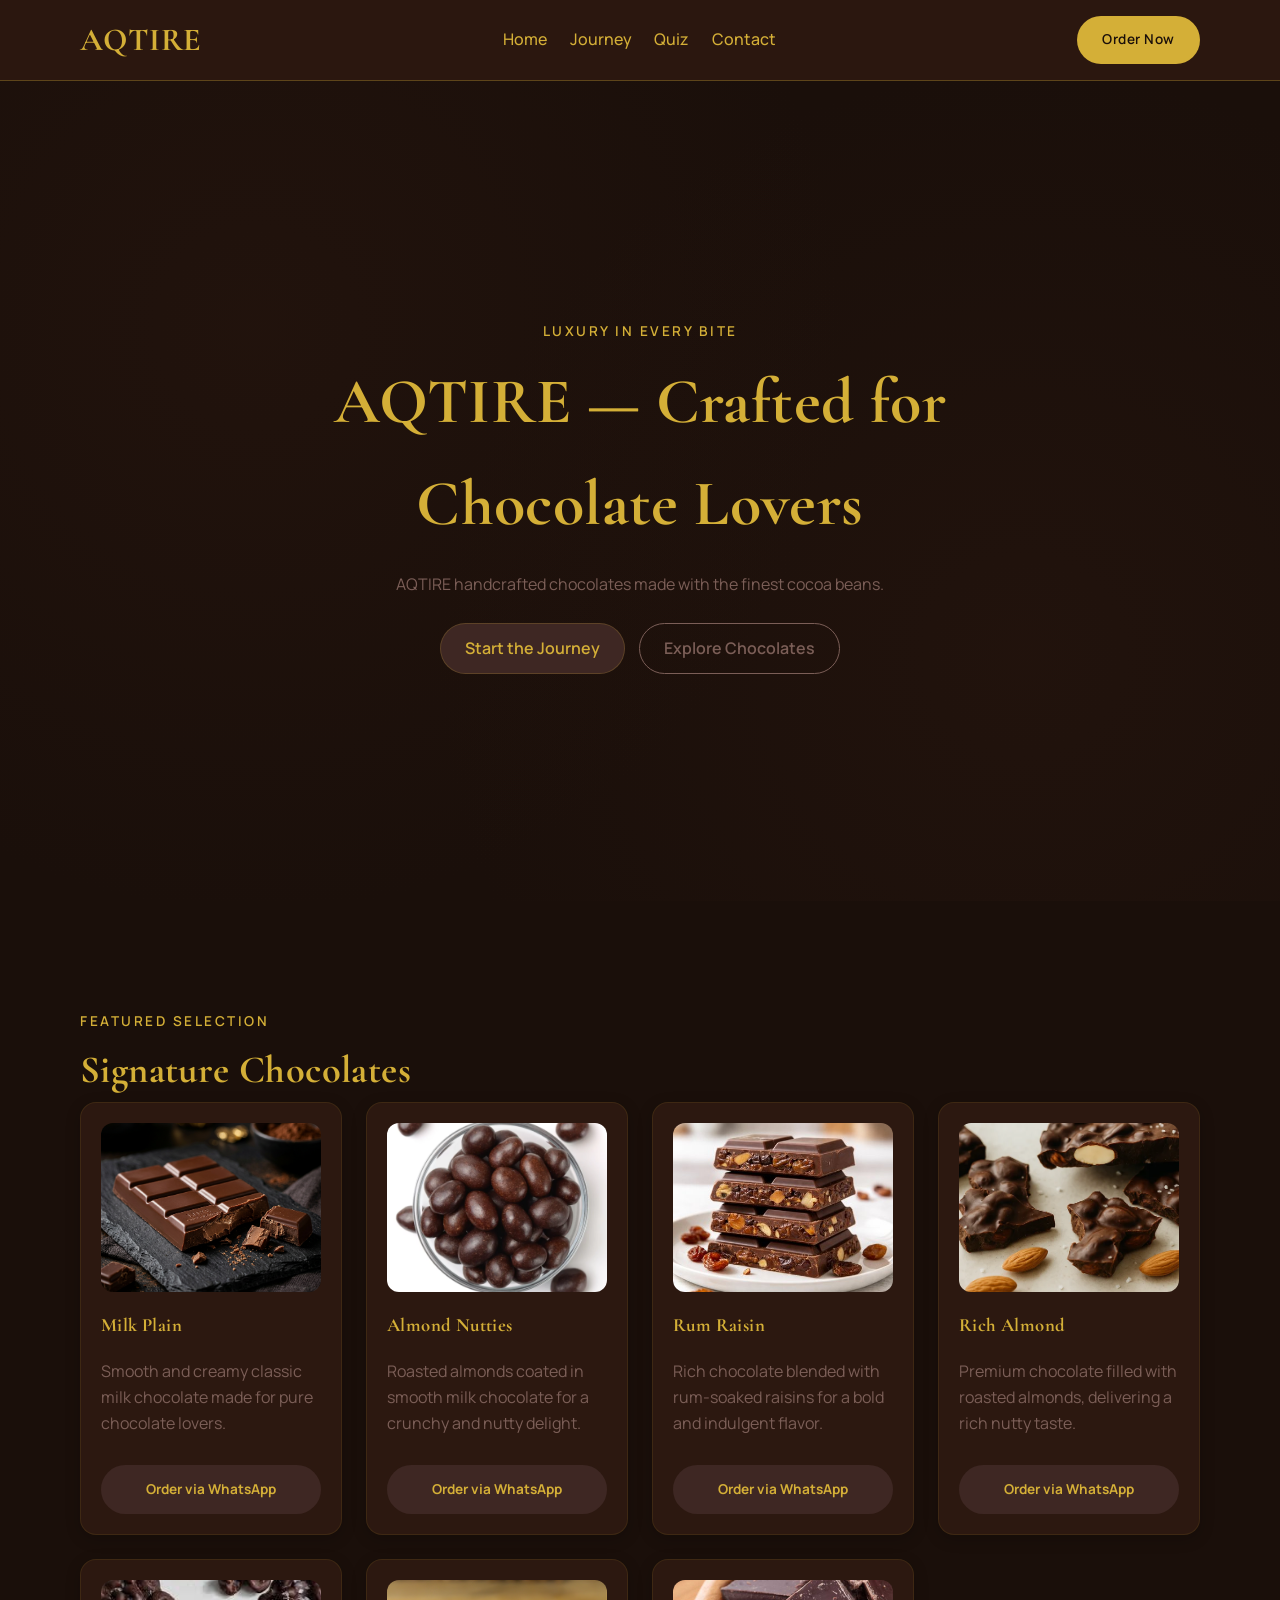
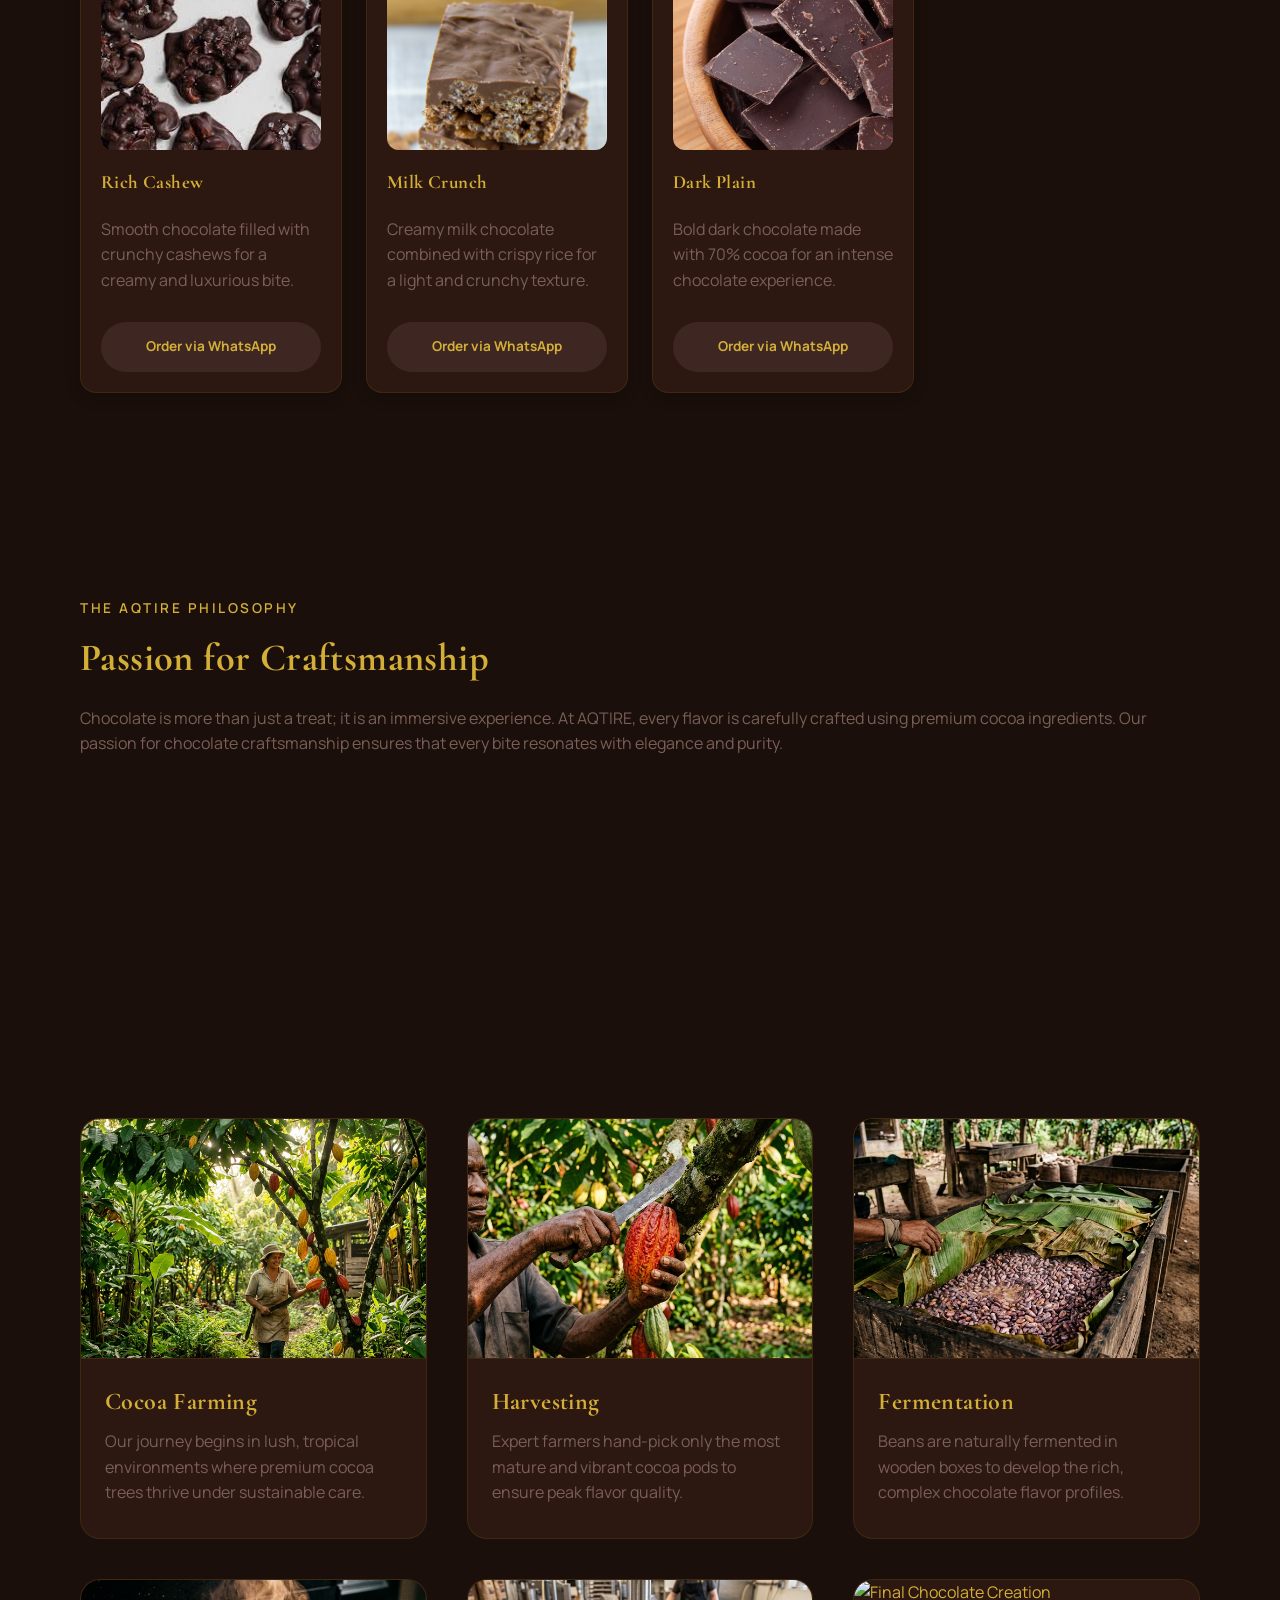
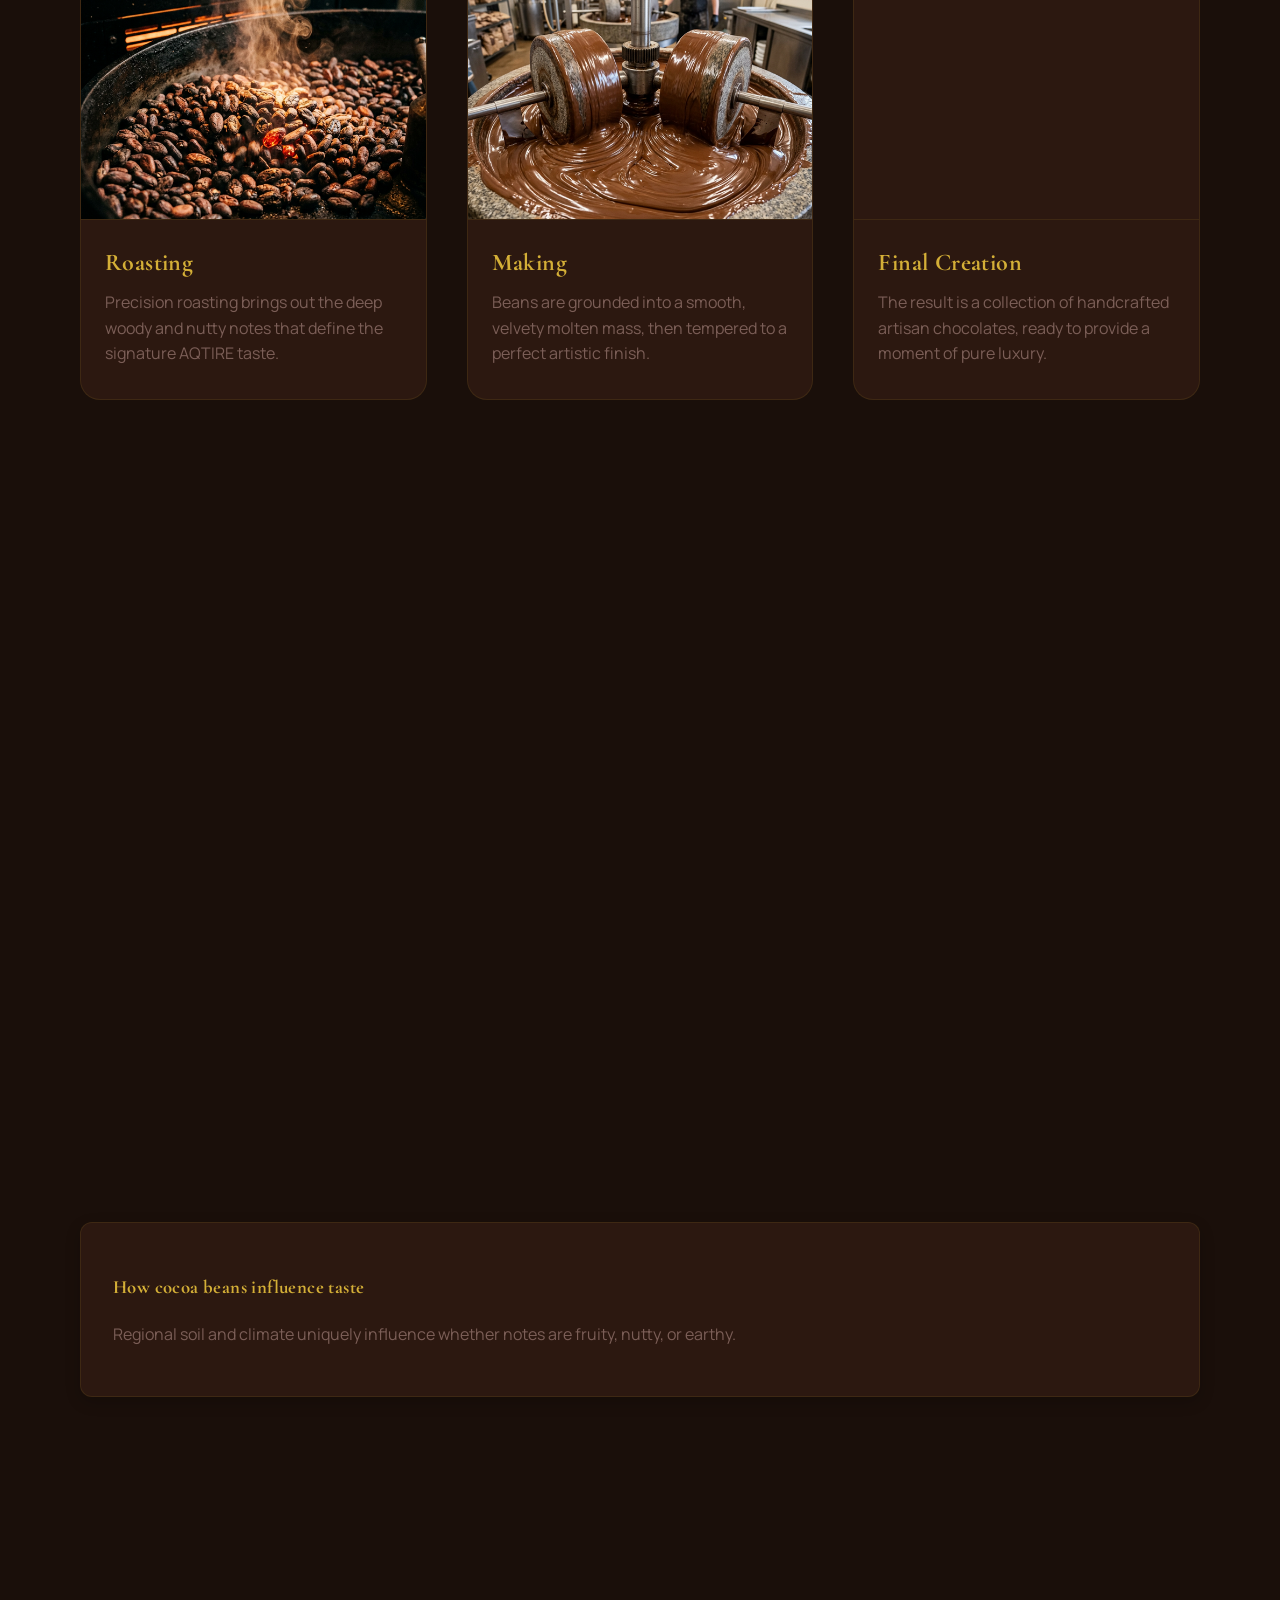
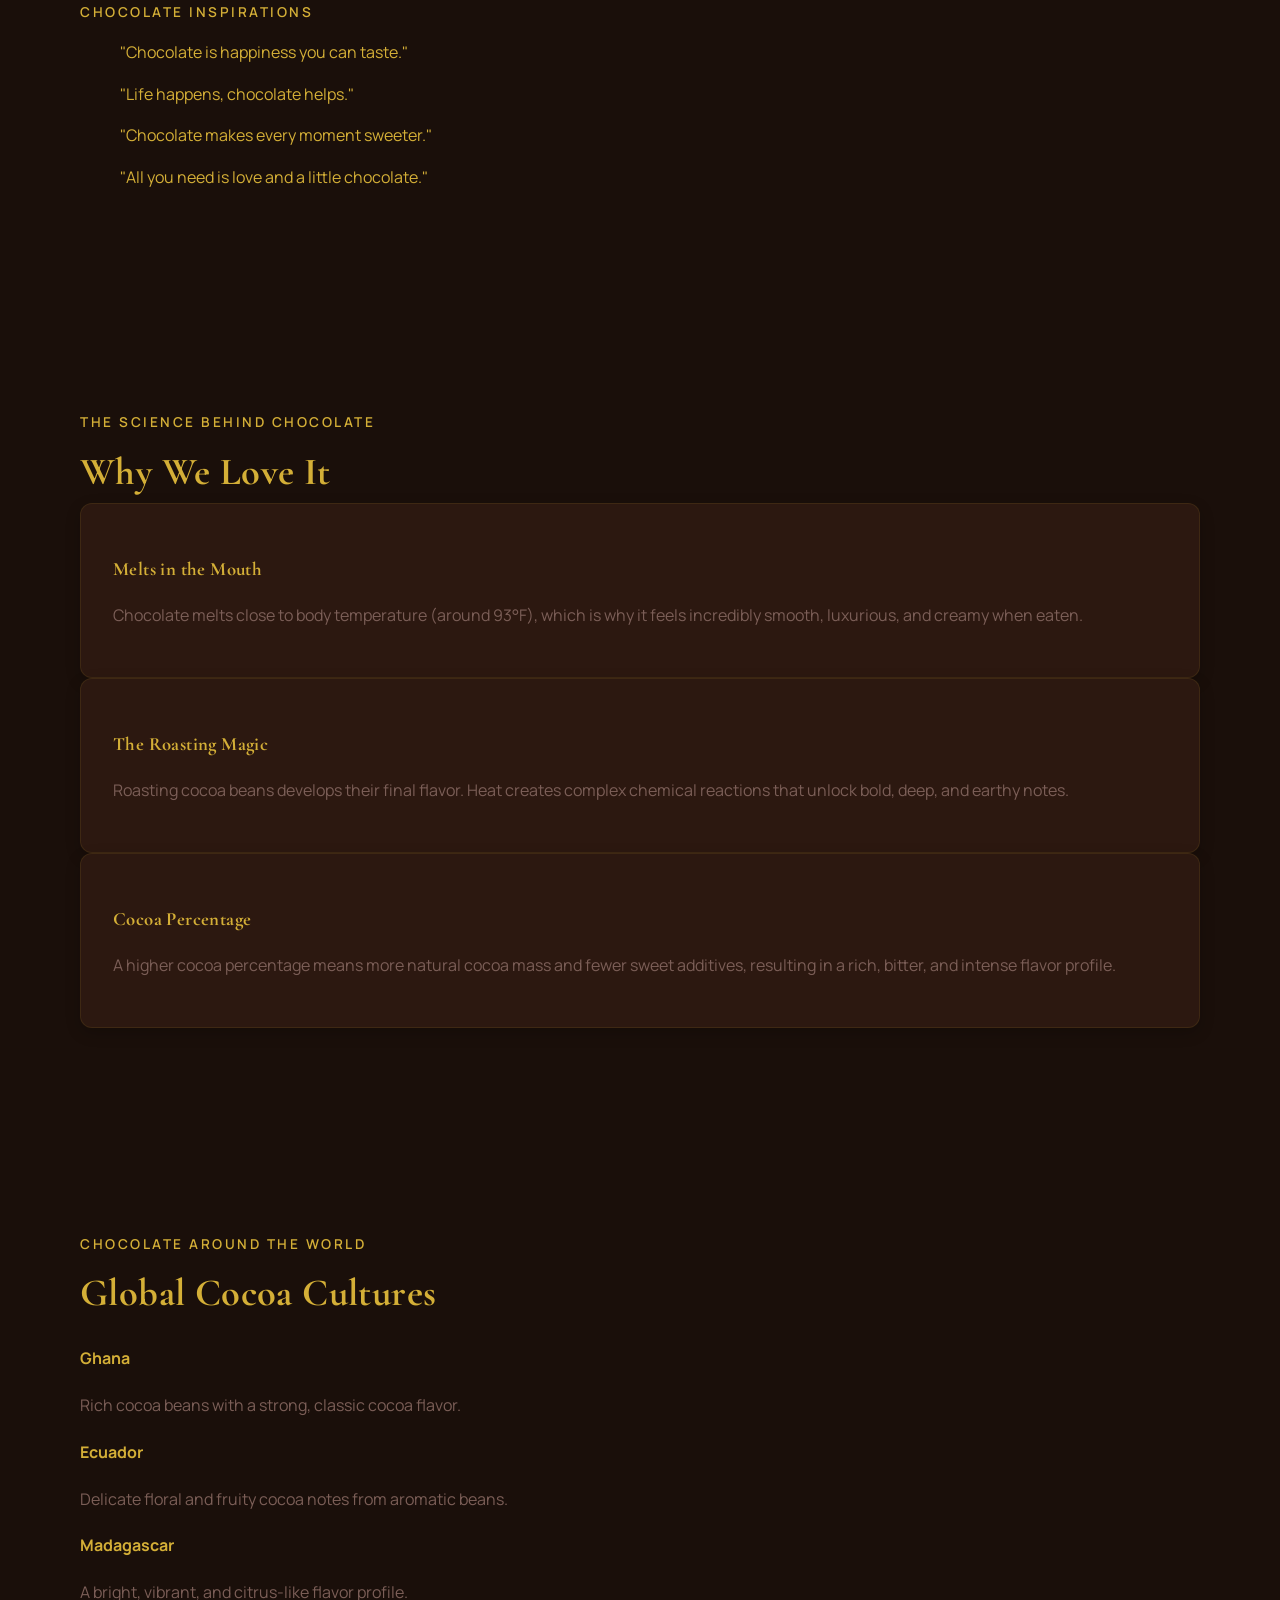
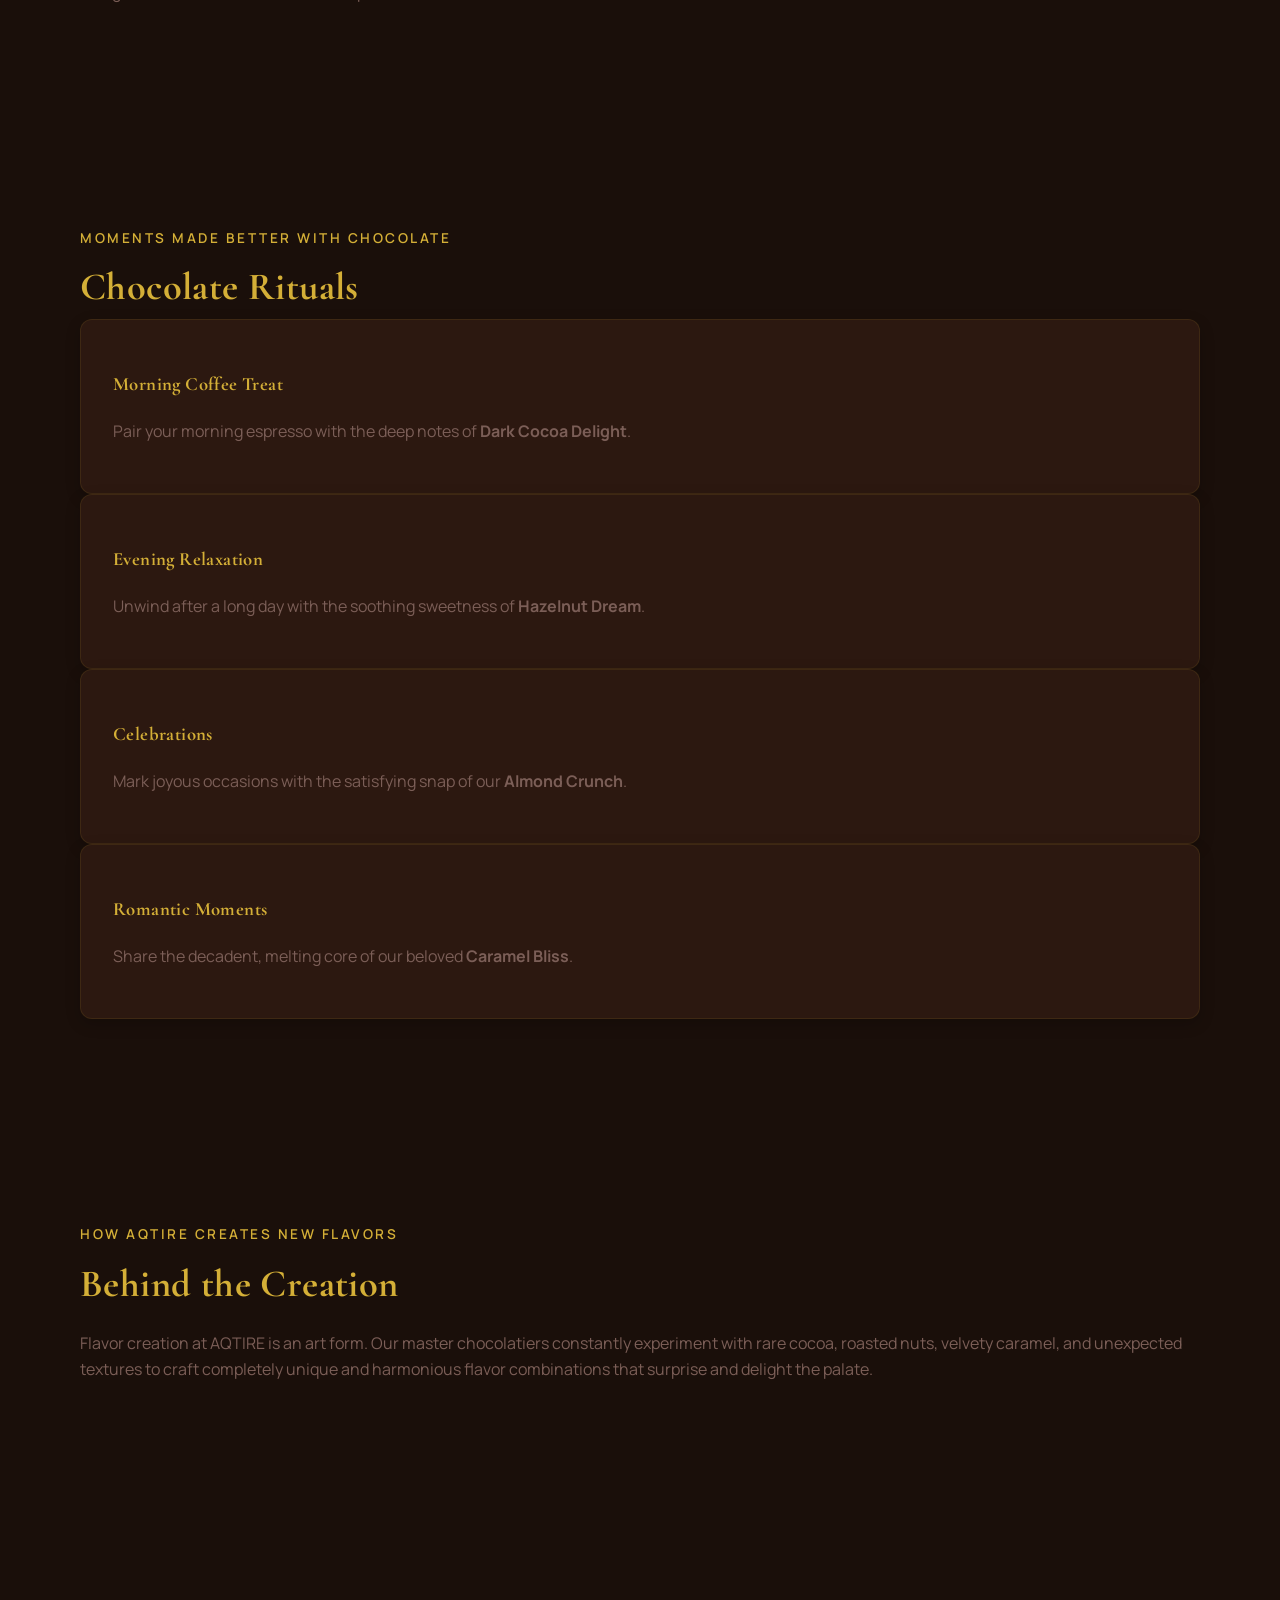
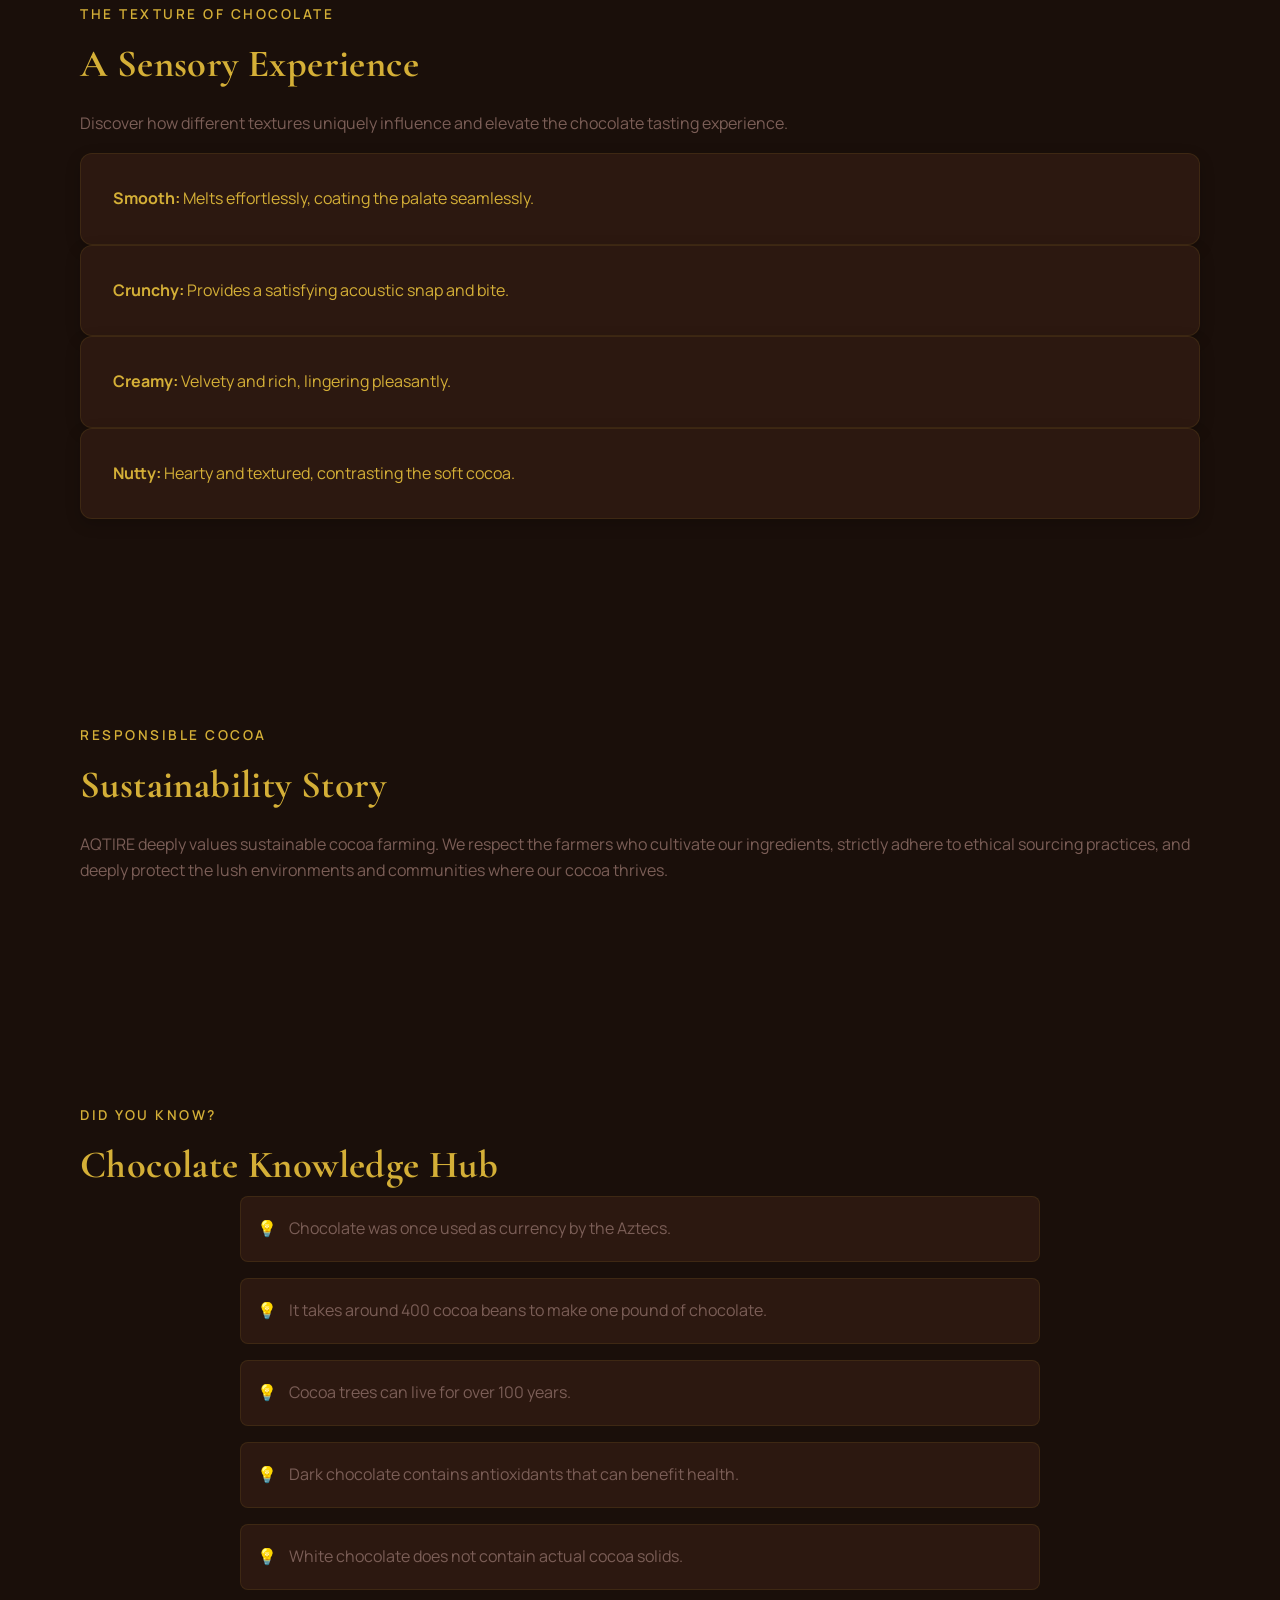
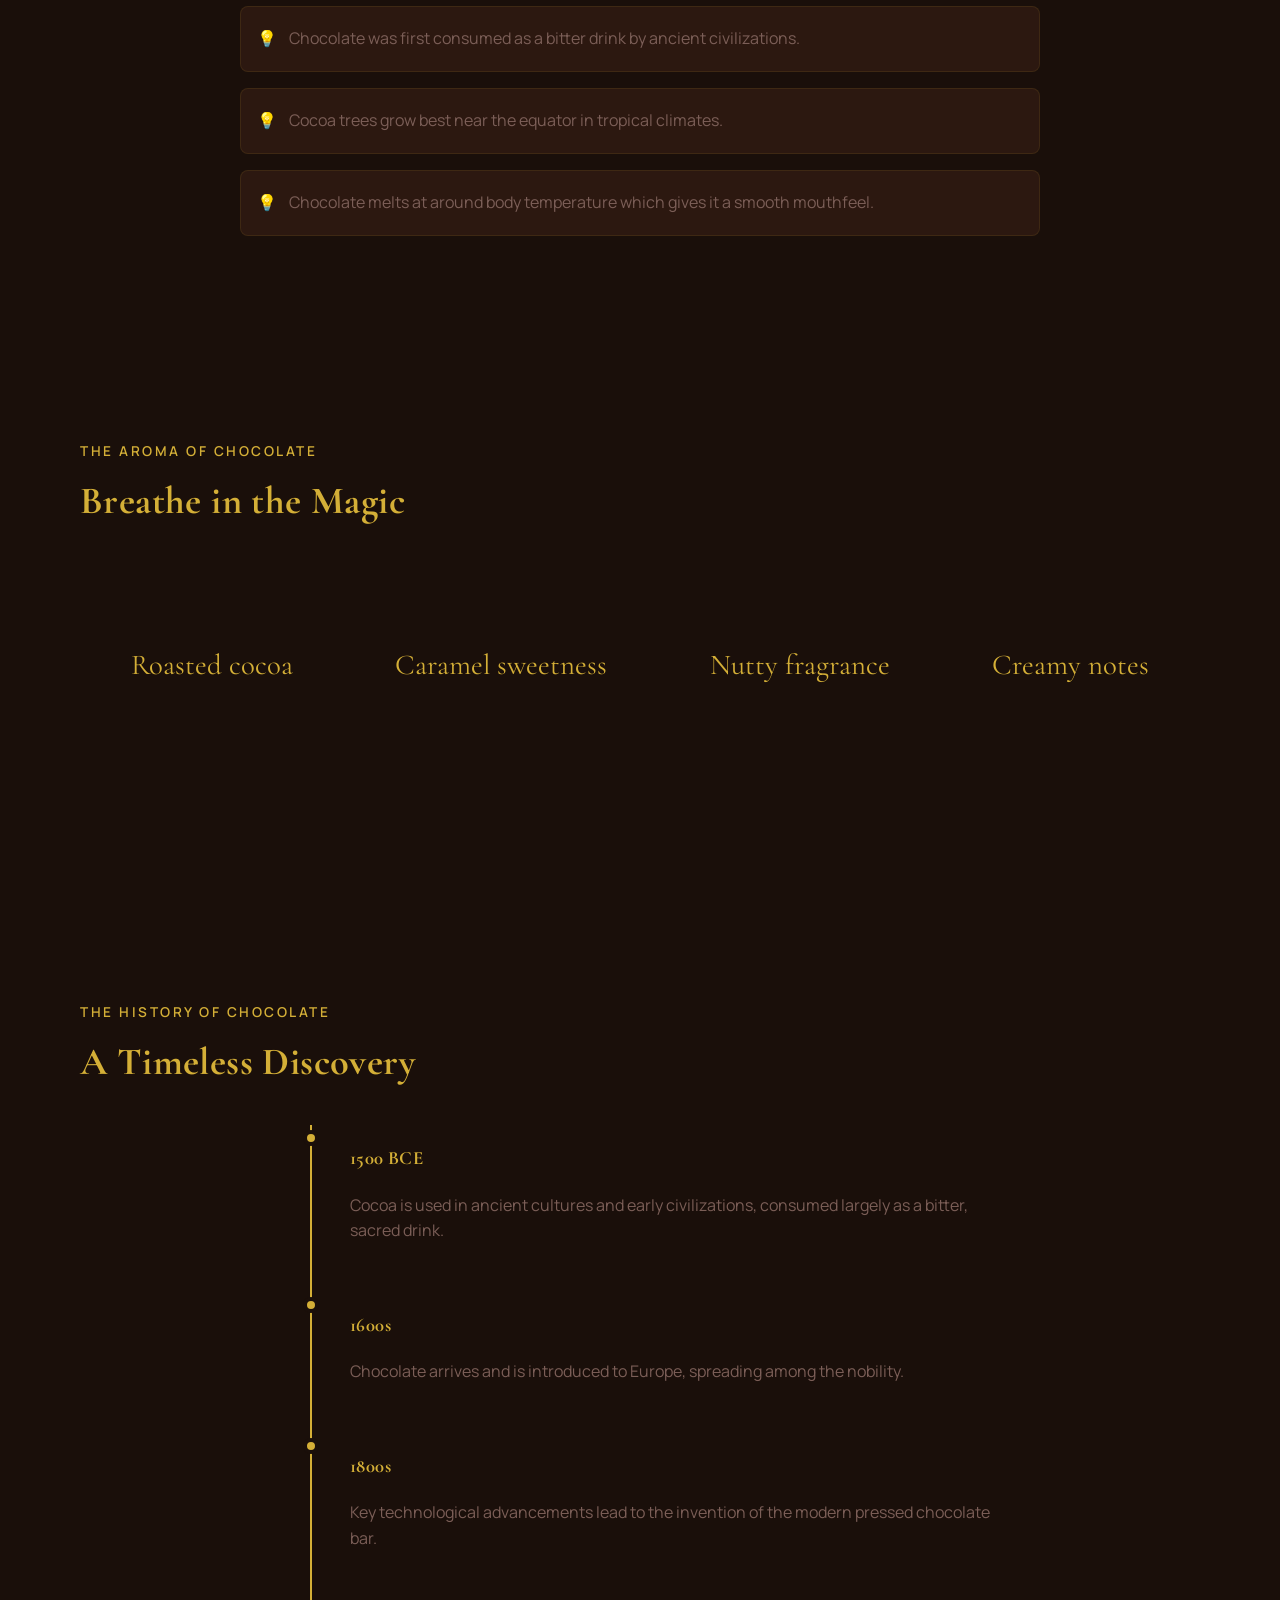
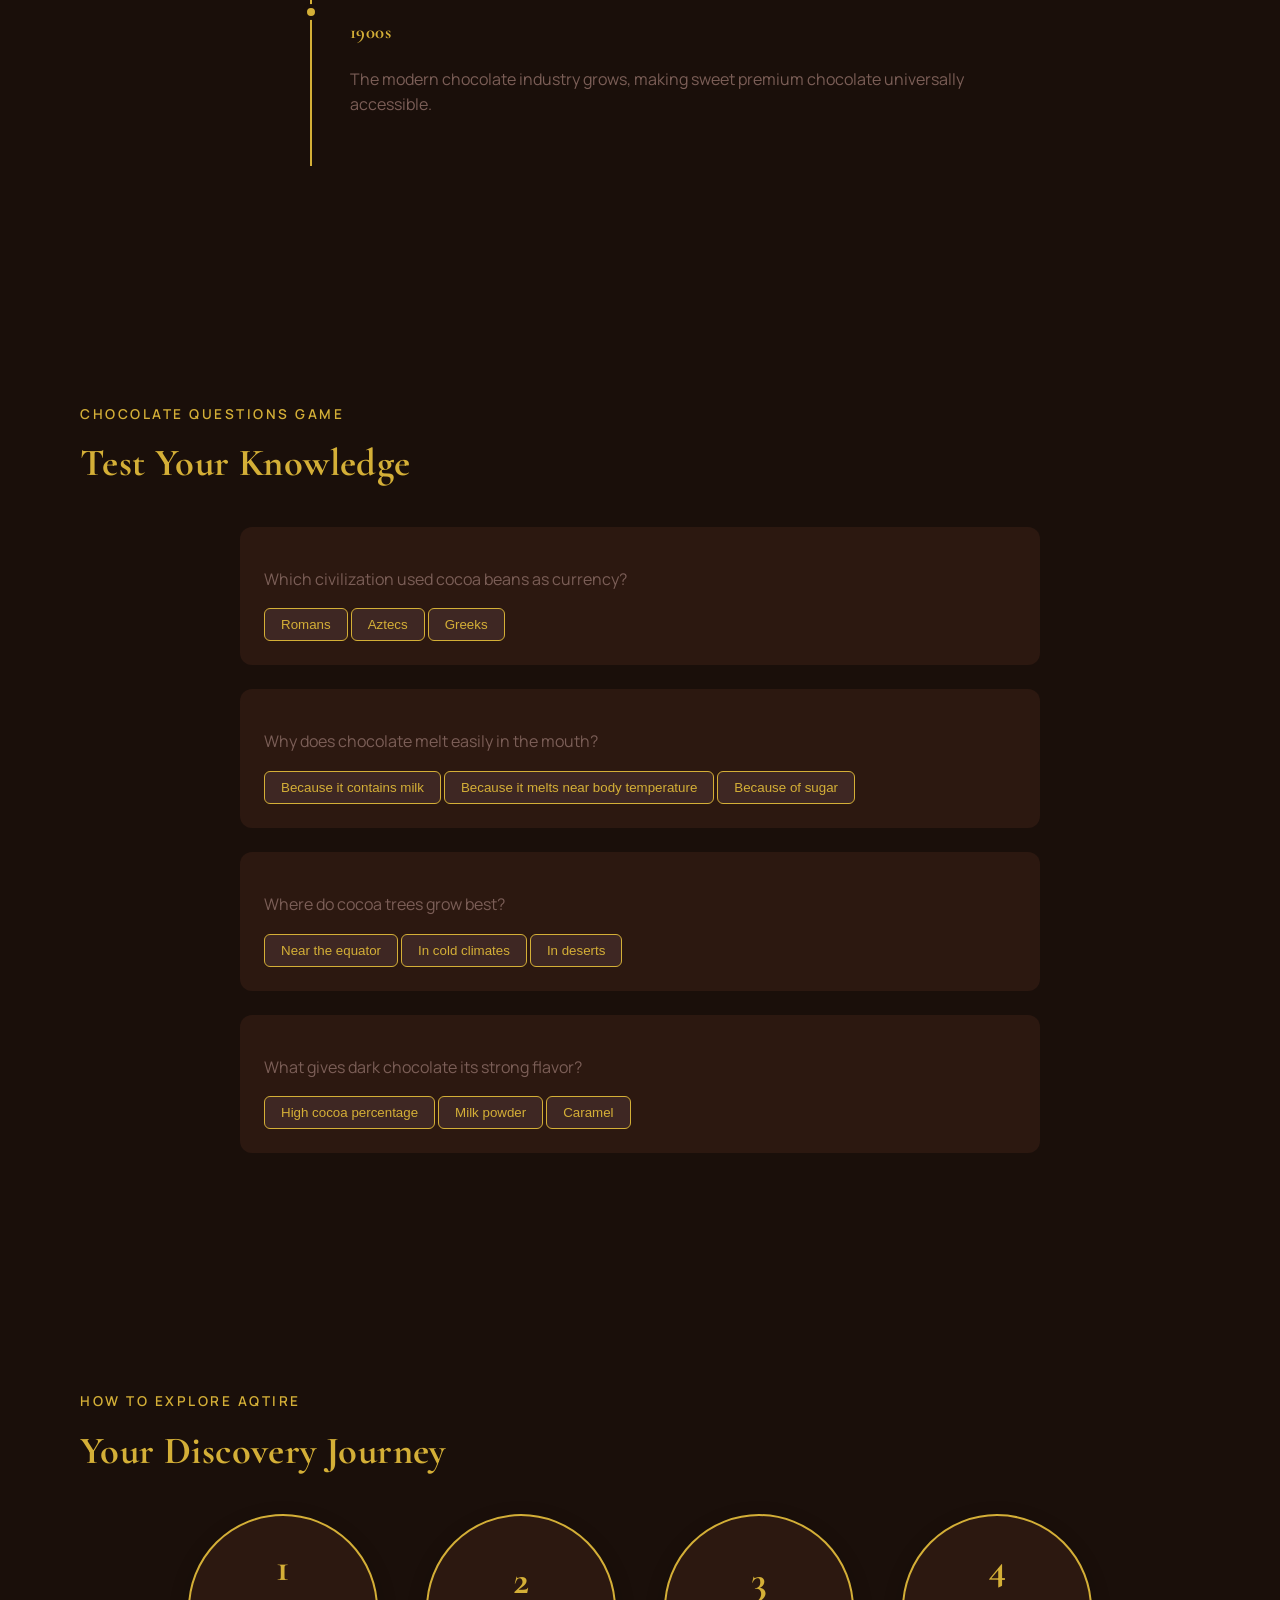
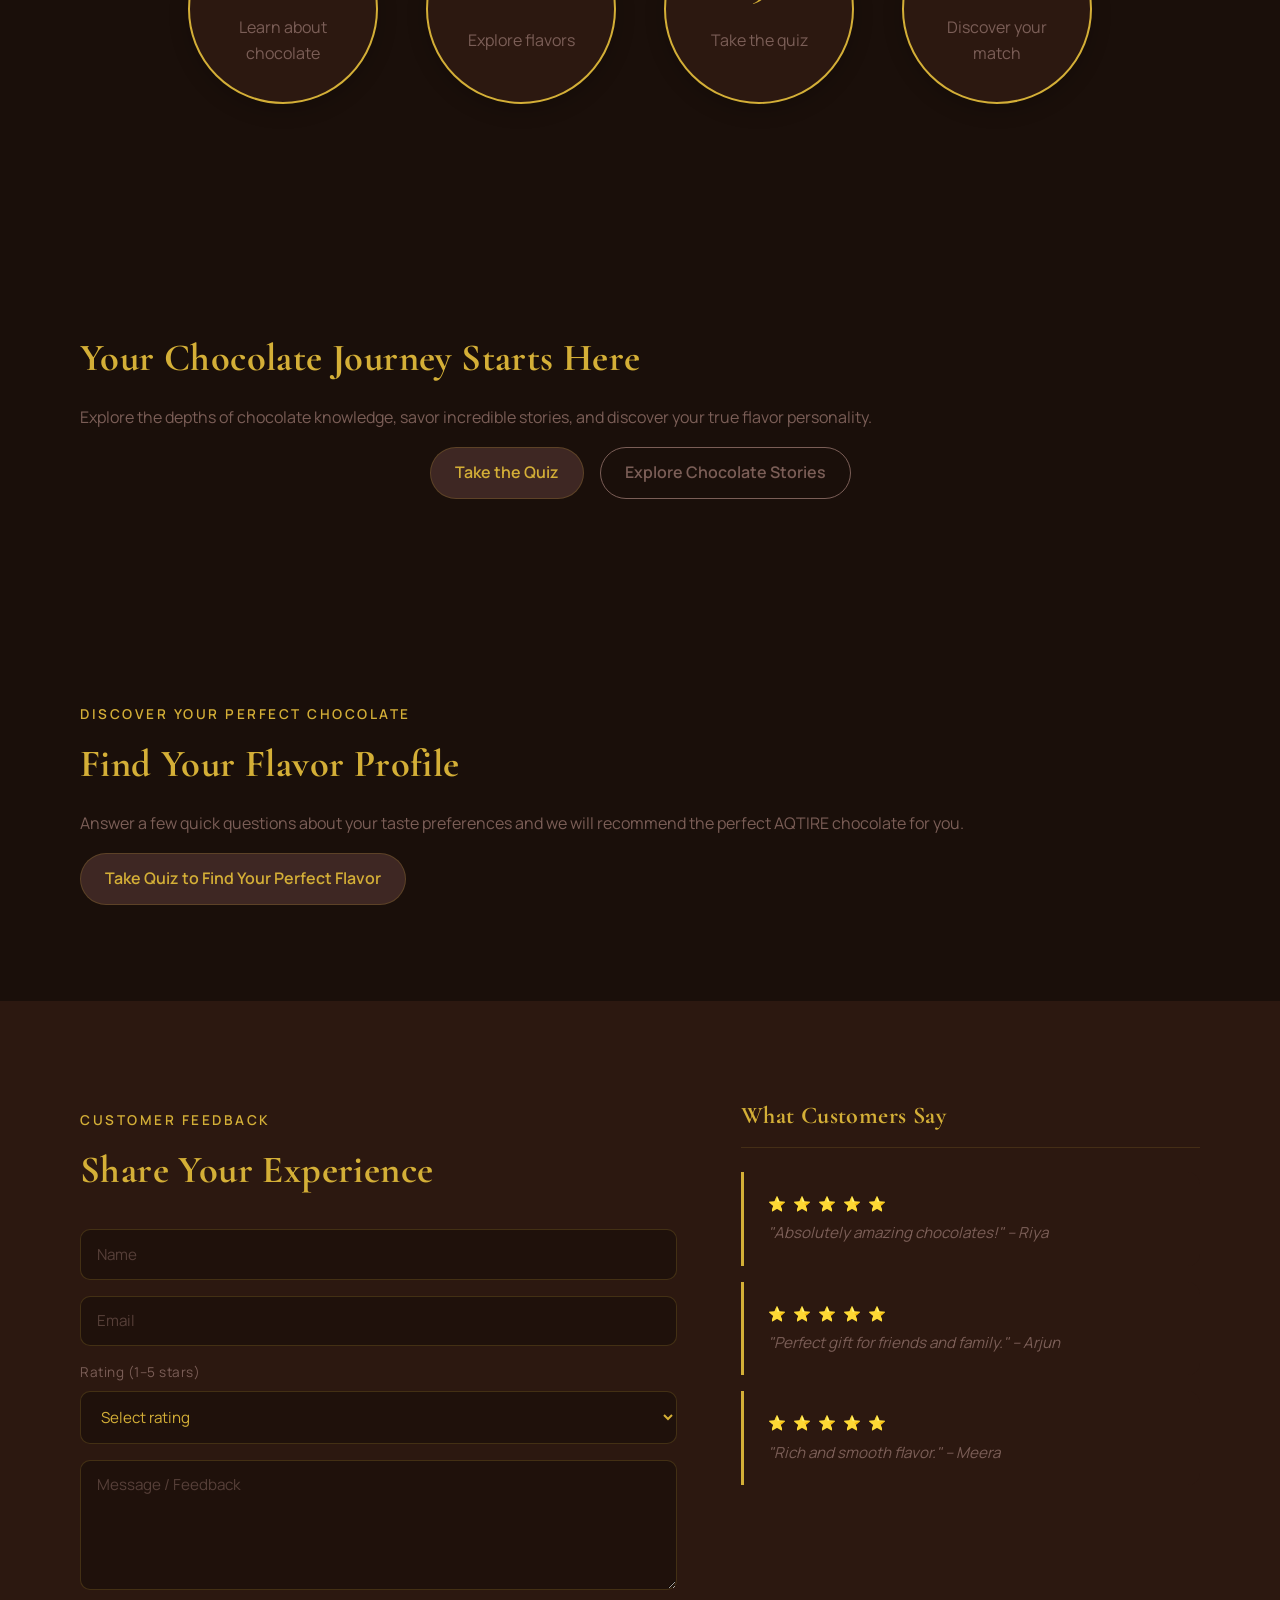
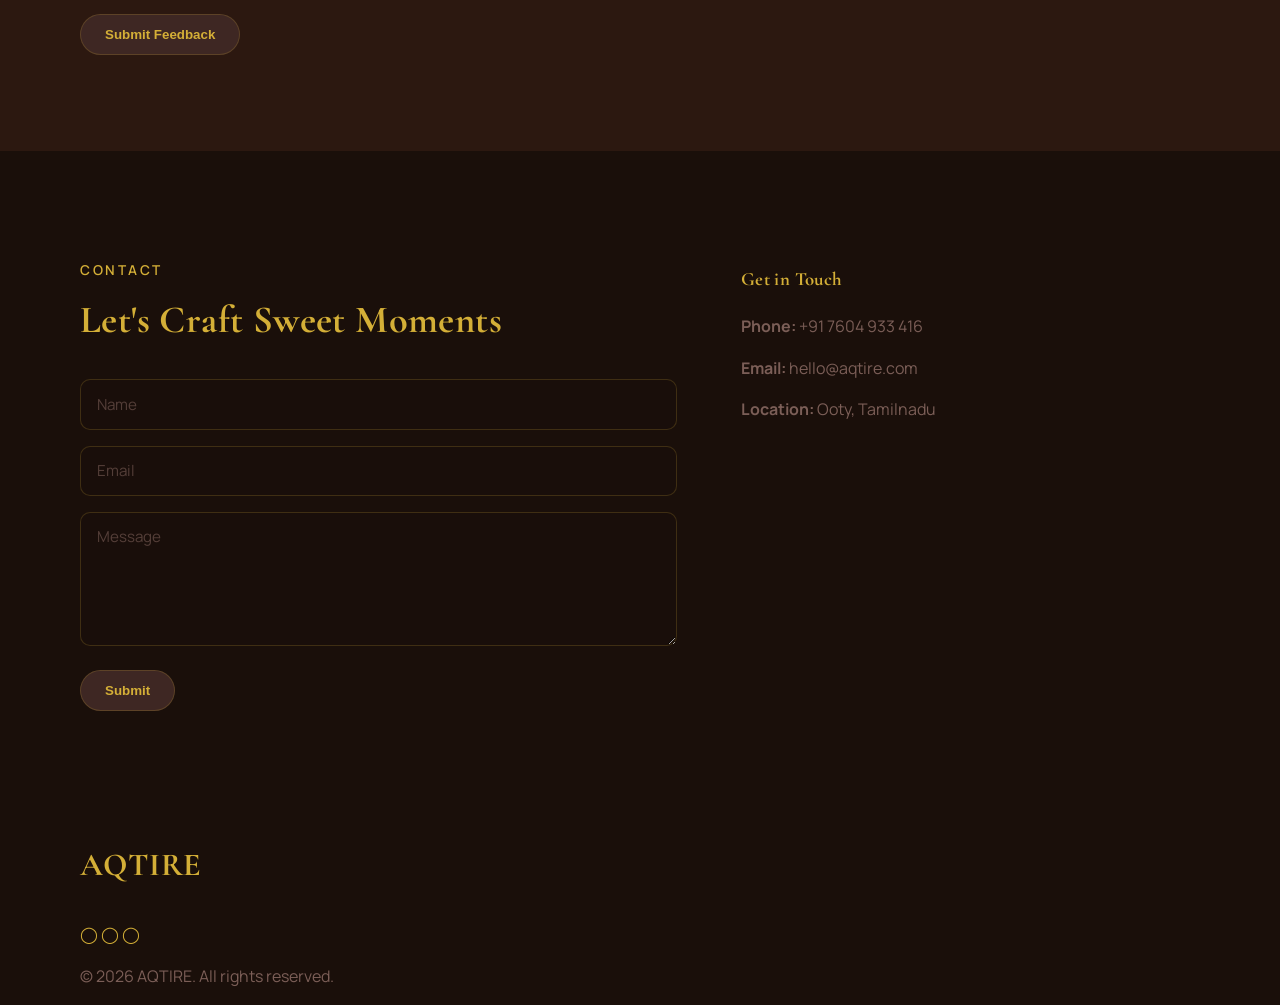
==== commit 5857626c: "added" ====
--- a/index.html
+++ b/index.html
@@ -26,9 +26,7 @@
         <li><a href="#journey">Journey</a></li>
         <li><a href="#quiz">Quiz</a></li>
         <li><a href="#contact">Contact</a></li>
-        <li class="mobile-only"><a class="btn btn-nav-order"
-            href="https://wa.me/917604933416?text=Hello!%20I%20would%20like%20to%20place%20an%20order%20with%20AQTIRE."
-            target="_blank" rel="noopener">Order Now</a></li>
+
       </ul>
       <a class="btn btn-nav-order desktop-only"
         href="https://wa.me/917604933416?text=Hello!%20I%20would%20like%20to%20place%20an%20order%20with%20AQTIRE."
--- a/style.css
+++ b/style.css
@@ -135,7 +135,7 @@
   align-items: center;
   justify-content: center;
   background: var(--gold);
-  color: var(--bg-main);
+  color: var(--bg-main) !important;
   font-weight: 700;
   font-size: 0.85rem;
   padding: 0.6rem 1.4rem;
@@ -151,7 +151,7 @@
   transform: translateY(-2px);
   box-shadow: 0 6px 18px rgba(212, 175, 55, 0.3);
   background: var(--bg-cocoa-dark);
-  color: var(--gold);
+  color: var(--gold) !important;
 }
 
 .mobile-only {
@@ -647,8 +647,12 @@
   .mobile-only { display: block !important; }
   .desktop-only { display: none !important; }
 
-  .navbar { min-height: 70px; padding: 0 5%; }
-  .brand { font-size: 1.6rem; }
+  .site-header { 
+    background: #000 !important; 
+    border-bottom: 1px solid rgba(212, 175, 55, 0.4);
+  }
+  .navbar { min-height: 70px; padding: 0 4%; background: #000; }
+  .brand { font-size: 1.5rem; color: var(--gold); }
   
   .menu-toggle {
     display: block !important;
@@ -662,23 +666,43 @@
     right: 0;
     width: 280px;
     height: 100vh;
-    background: var(--bg-section);
+    background: #000; /* Deep black for maximum contrast */
     flex-direction: column;
     padding: 5rem 2rem;
     gap: 1.5rem;
     z-index: 2001;
     transform: translateX(100%);
     transition: transform 0.4s ease;
-    box-shadow: -10px 0 30px rgba(0,0,0,0.5);
+    box-shadow: -15px 0 40px rgba(0,0,0,0.8);
+    border-left: 1px solid rgba(212, 175, 55, 0.1);
   }
 
   .nav-links.open { transform: translateX(0); }
+
+  .nav-links li {
+    opacity: 0;
+    transform: translateY(20px);
+    transition: opacity 0.4s ease, transform 0.4s ease;
+  }
+
+  .nav-links.open li {
+    opacity: 1;
+    transform: translateY(0);
+  }
+
+  .nav-links.open li:nth-child(1) { transition-delay: 0.1s; }
+  .nav-links.open li:nth-child(2) { transition-delay: 0.15s; }
+  .nav-links.open li:nth-child(3) { transition-delay: 0.2s; }
+  .nav-links.open li:nth-child(4) { transition-delay: 0.25s; }
+  .nav-links.open li:nth-child(5) { transition-delay: 0.3s; }
+  .nav-links.open li:nth-child(6) { transition-delay: 0.35s; }
 
   #nav-overlay {
     display: none;
     position: fixed;
     inset: 0;
-    background: rgba(0,0,0,0.7);
+    background: rgba(0,0,0,0.85); /* Darker overlay */
+    backdrop-filter: blur(8px); /* Restored subtle blur for depth */
     z-index: 1500;
   }
 
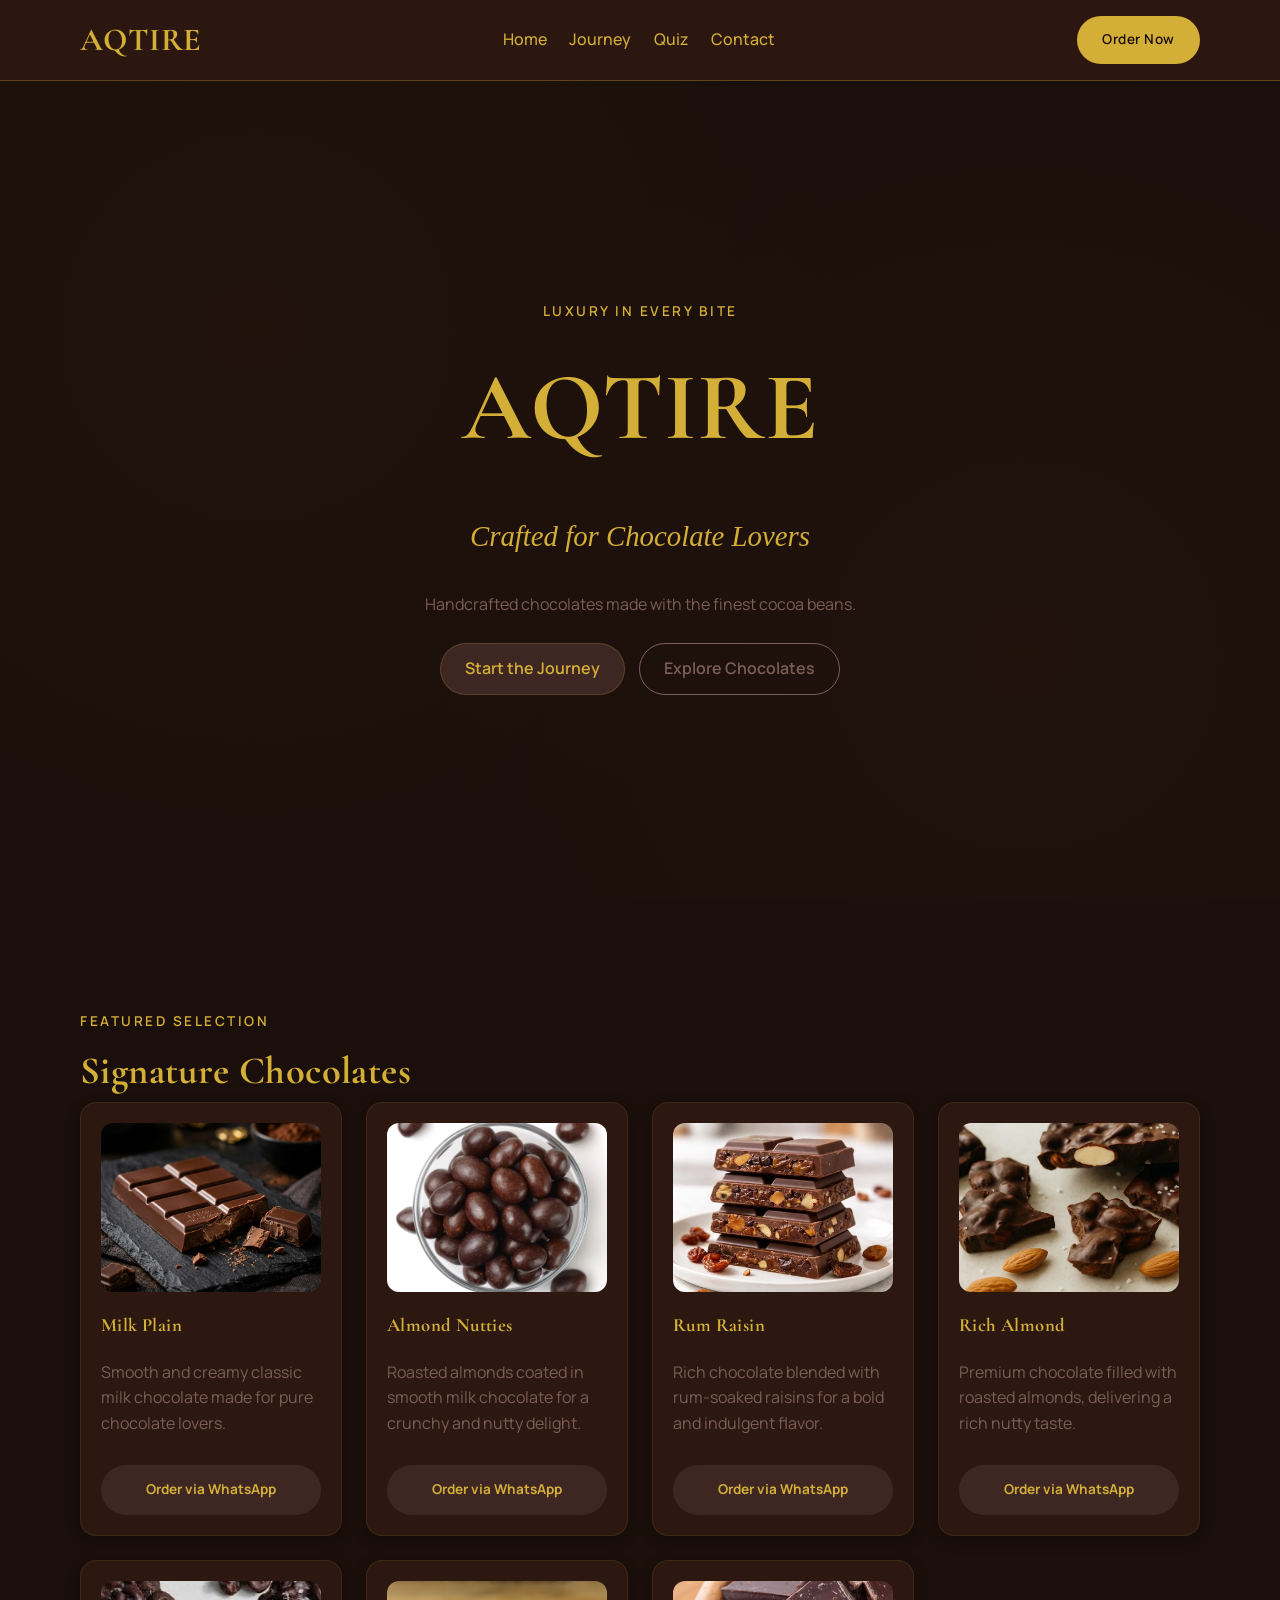
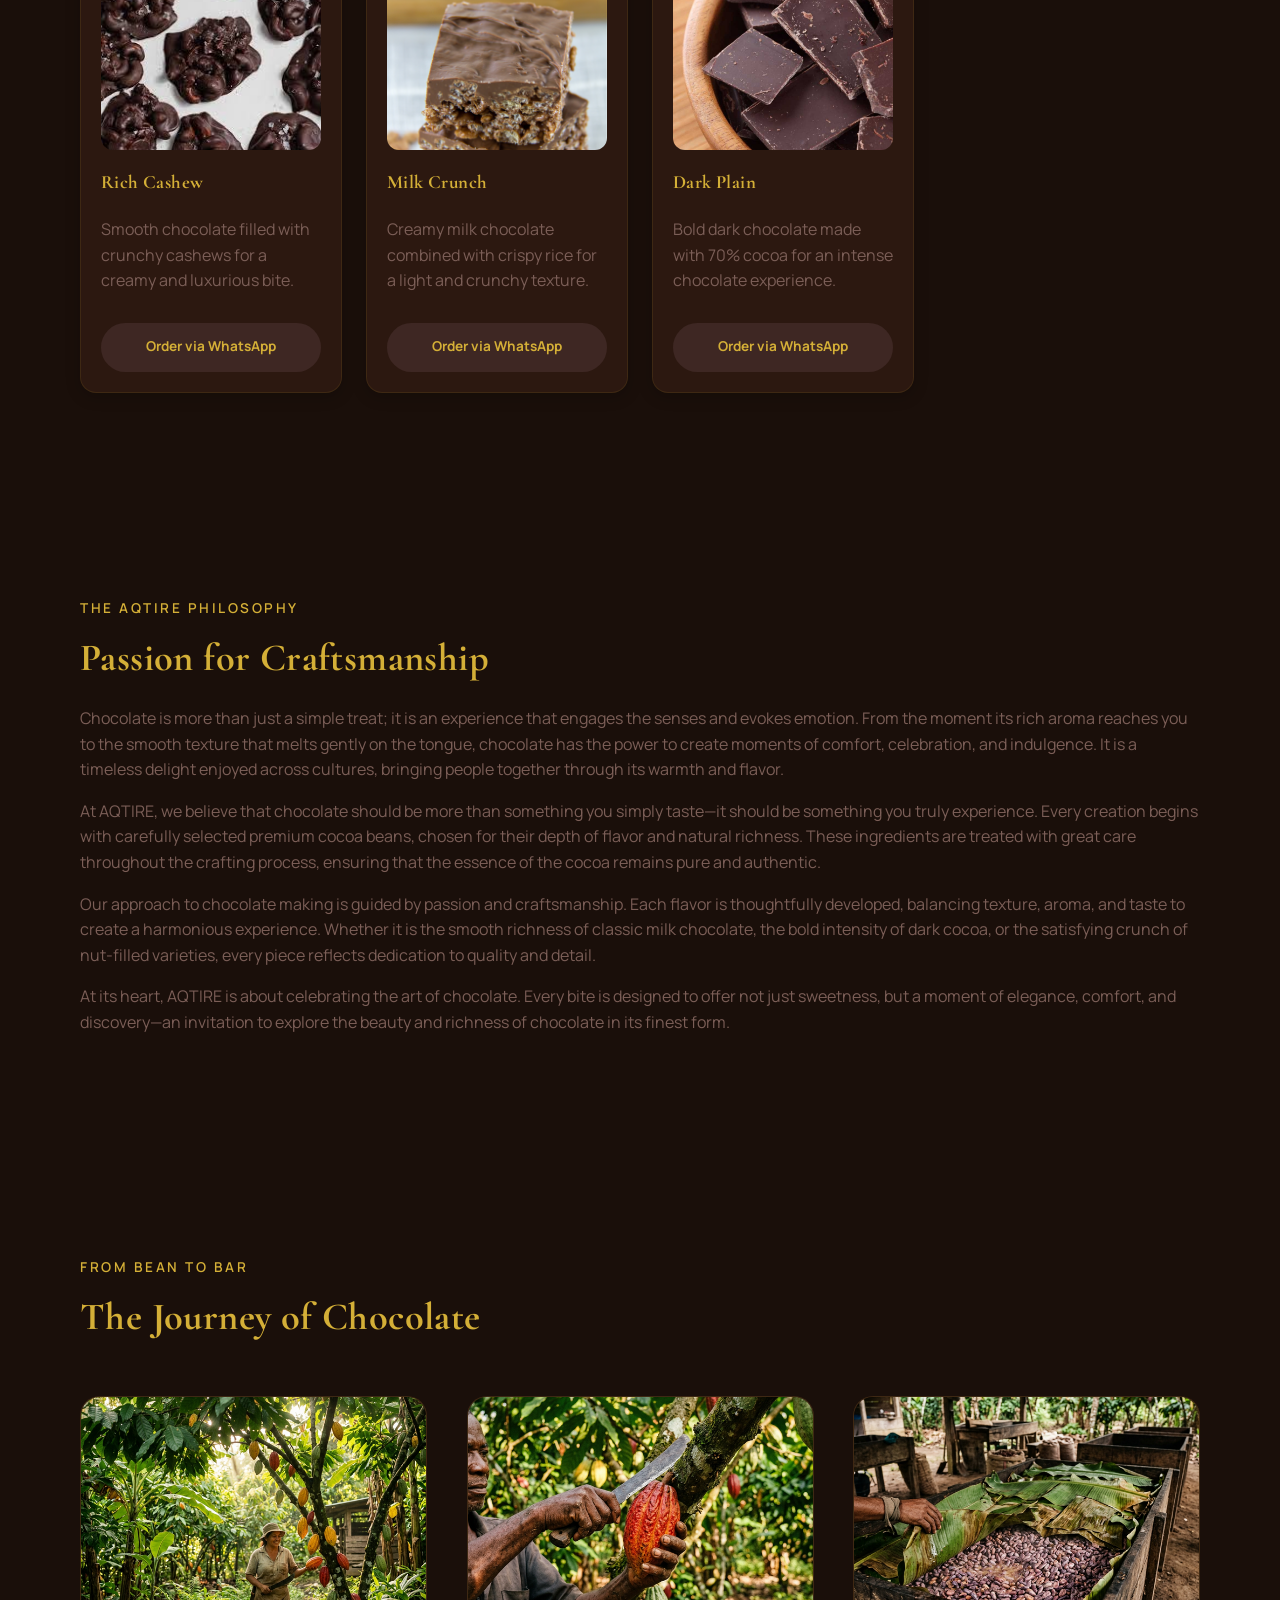
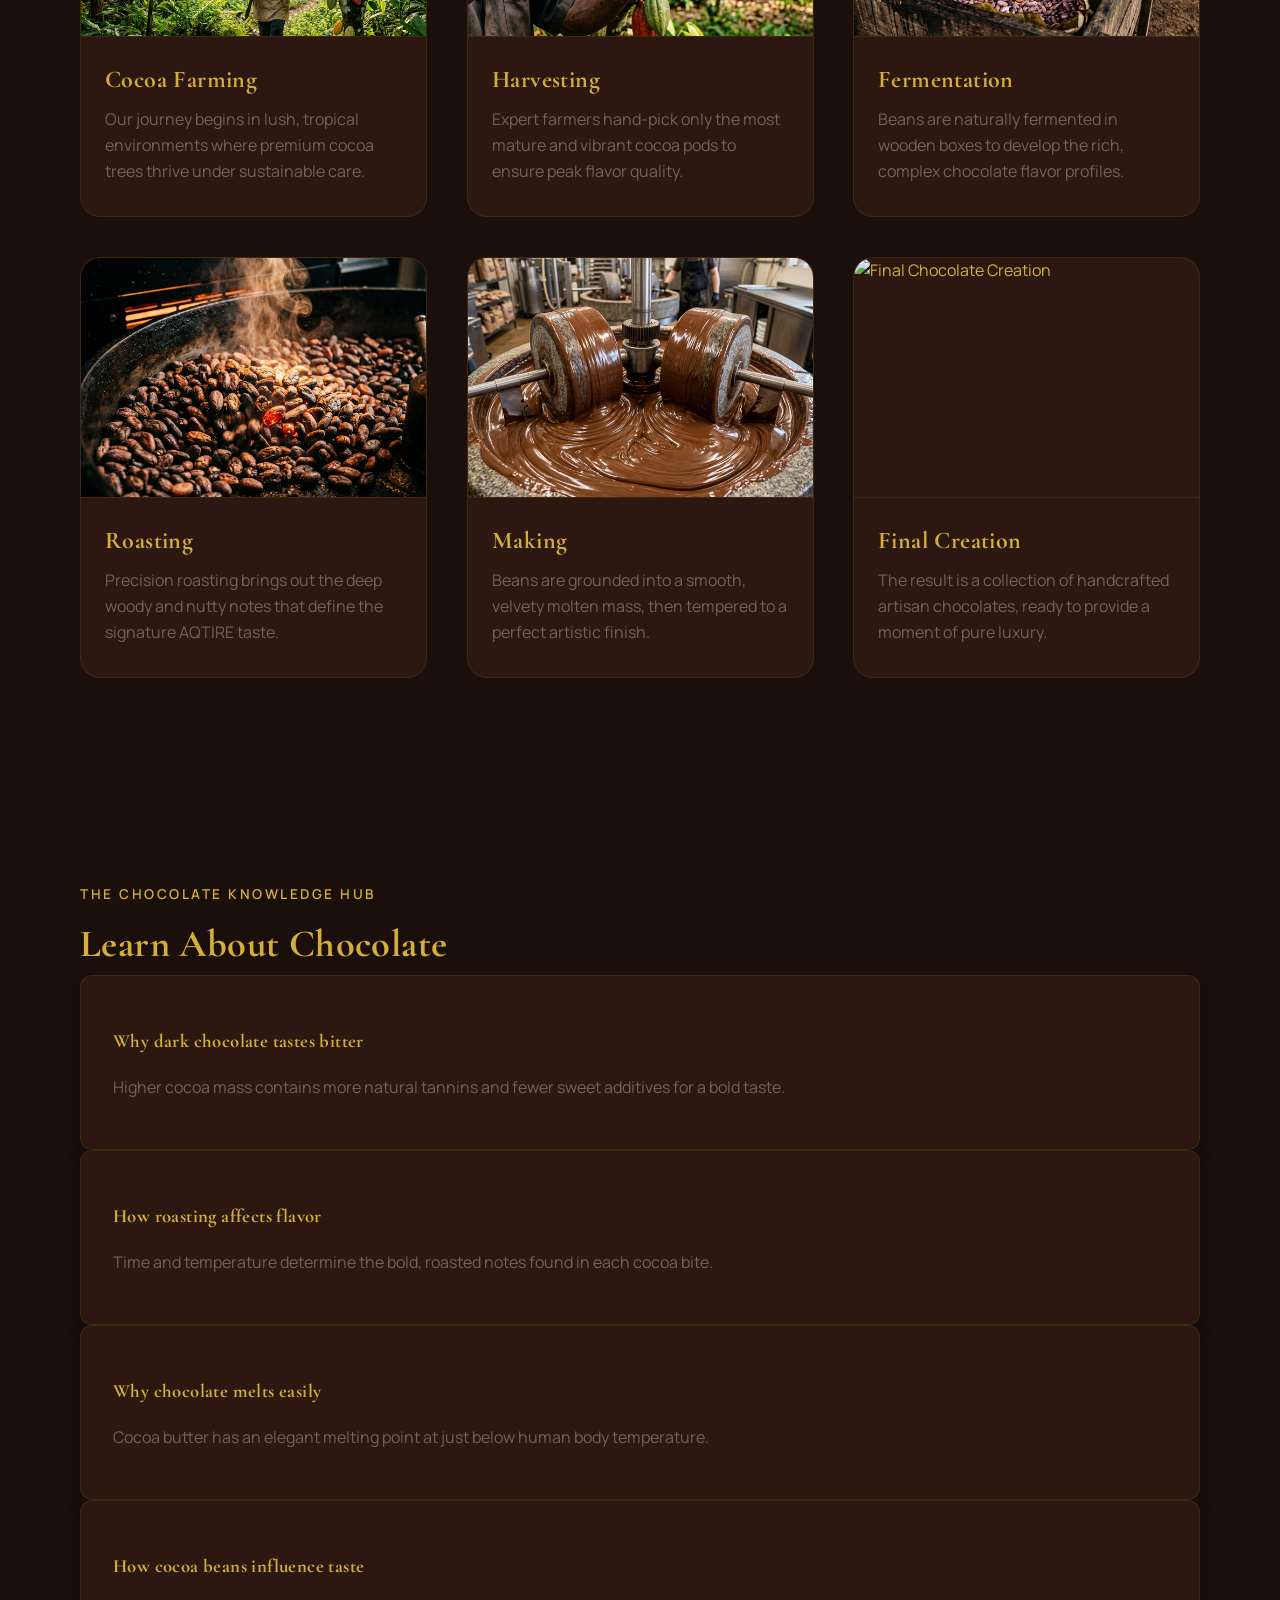
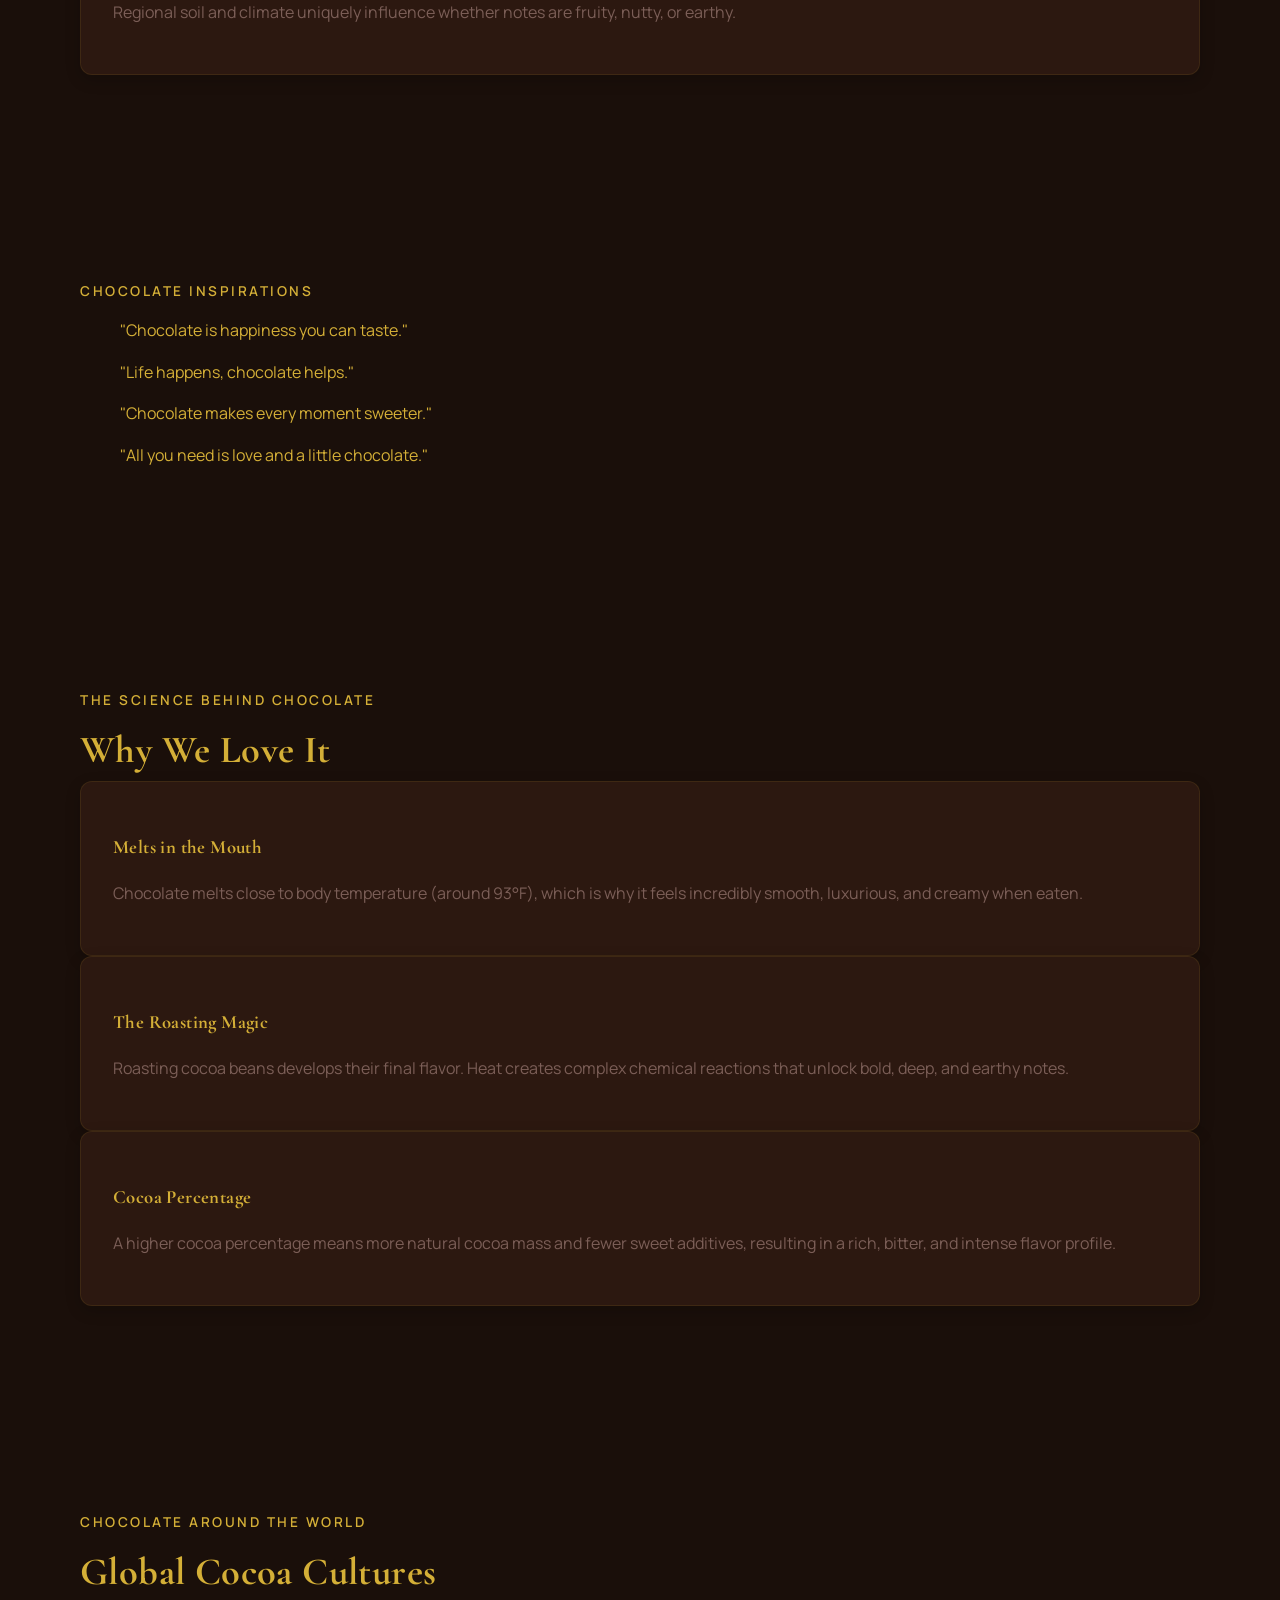
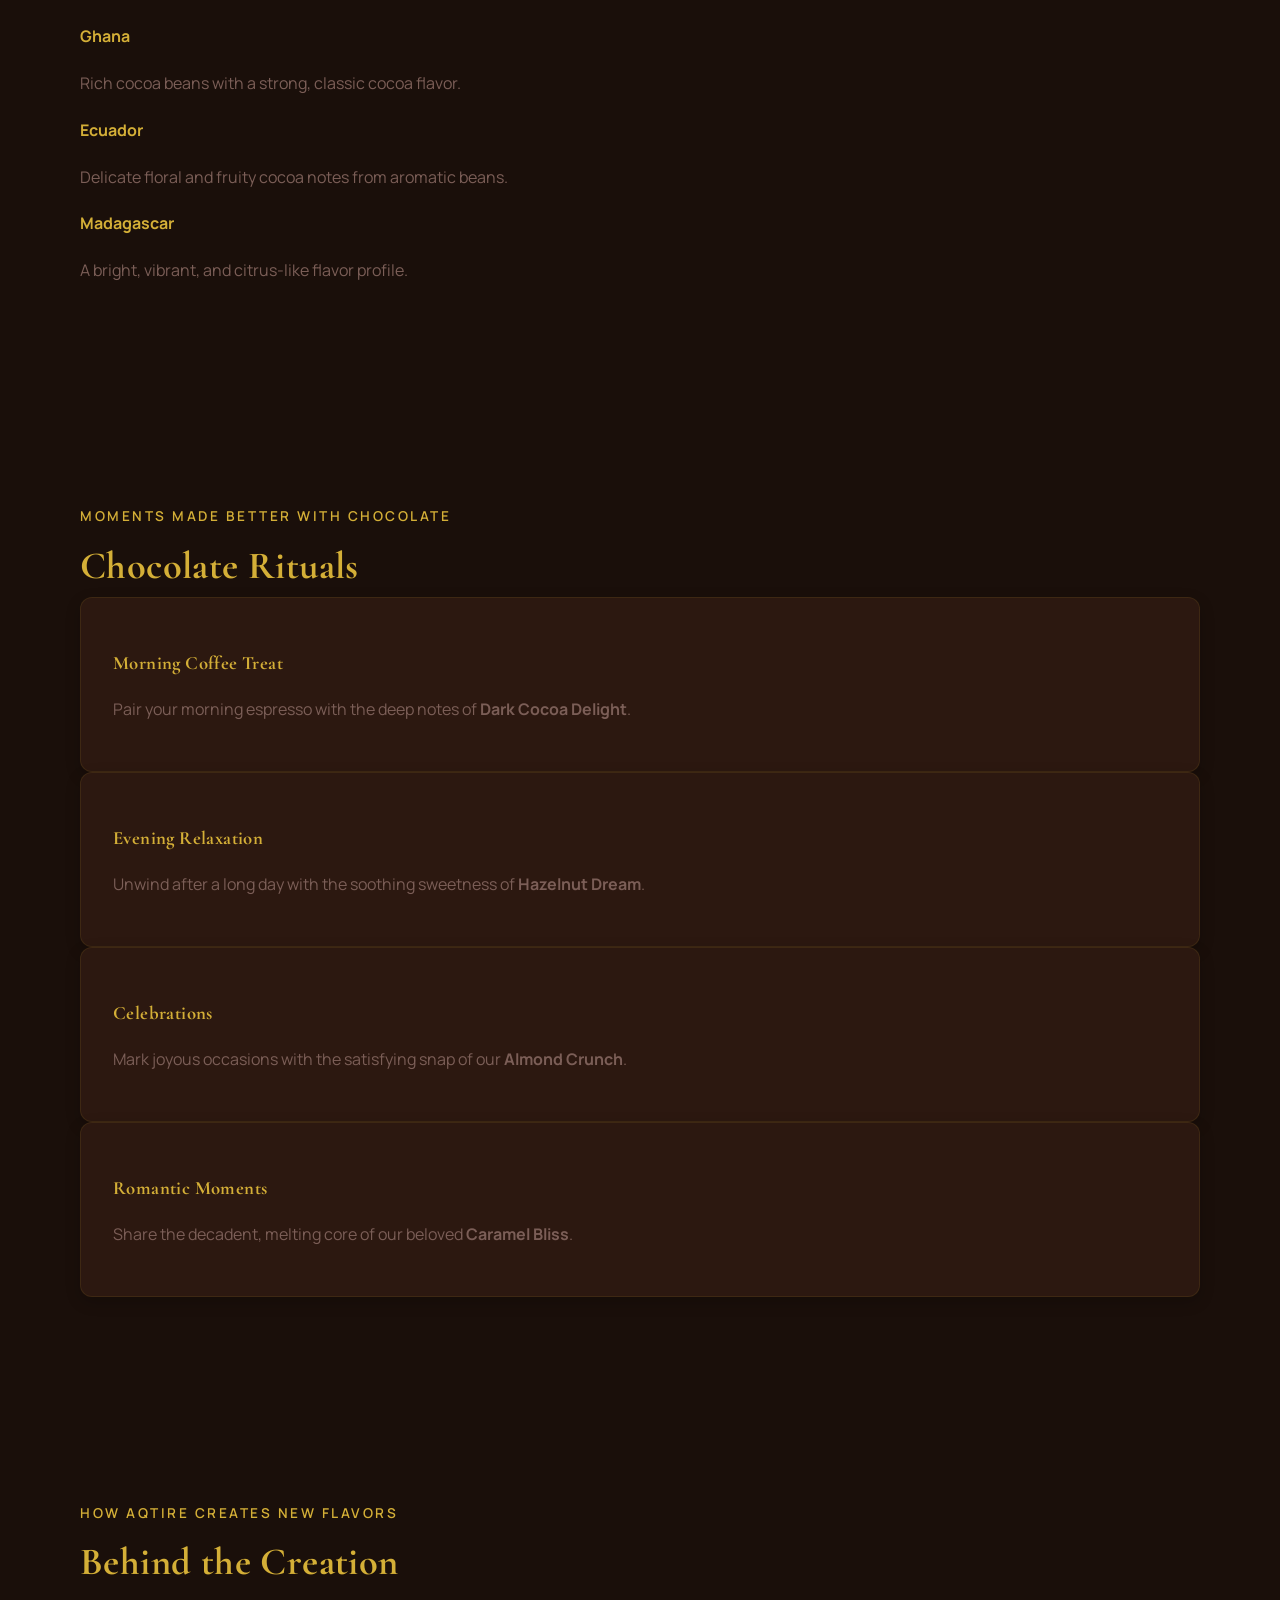
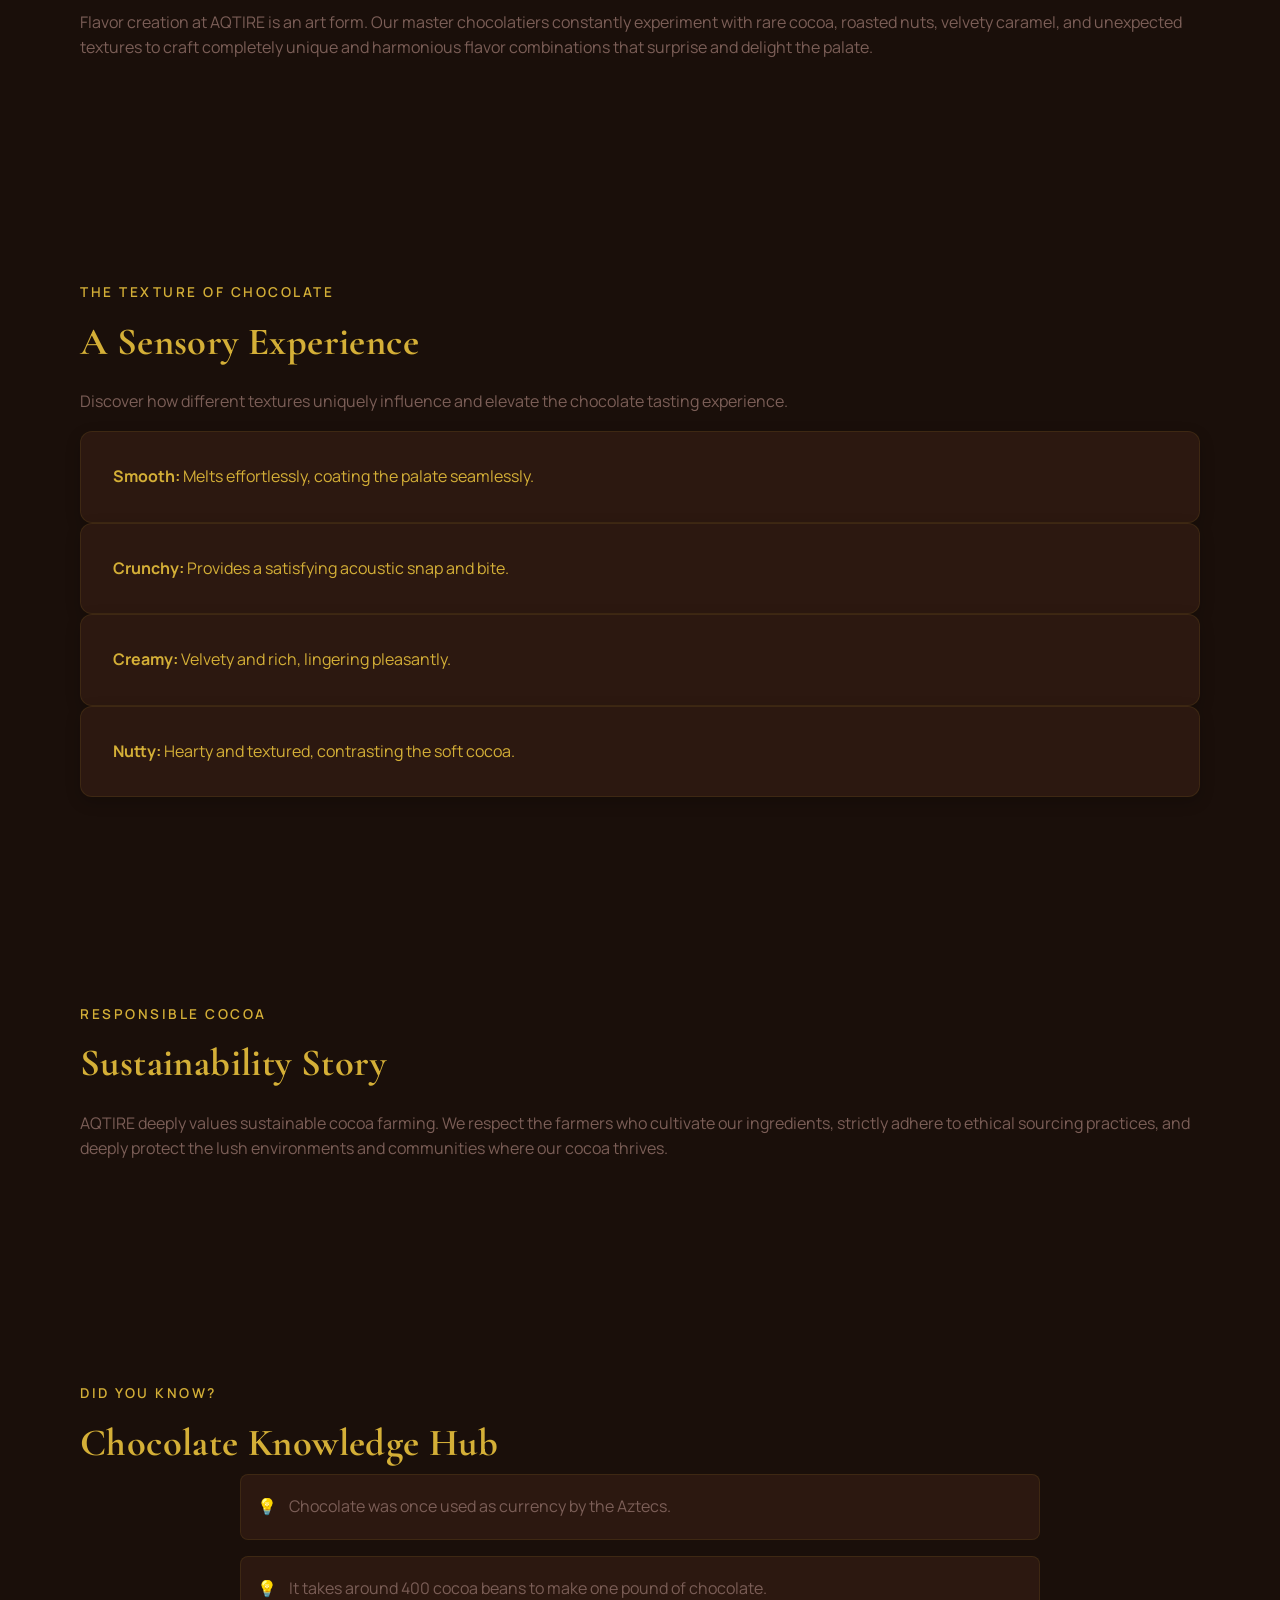
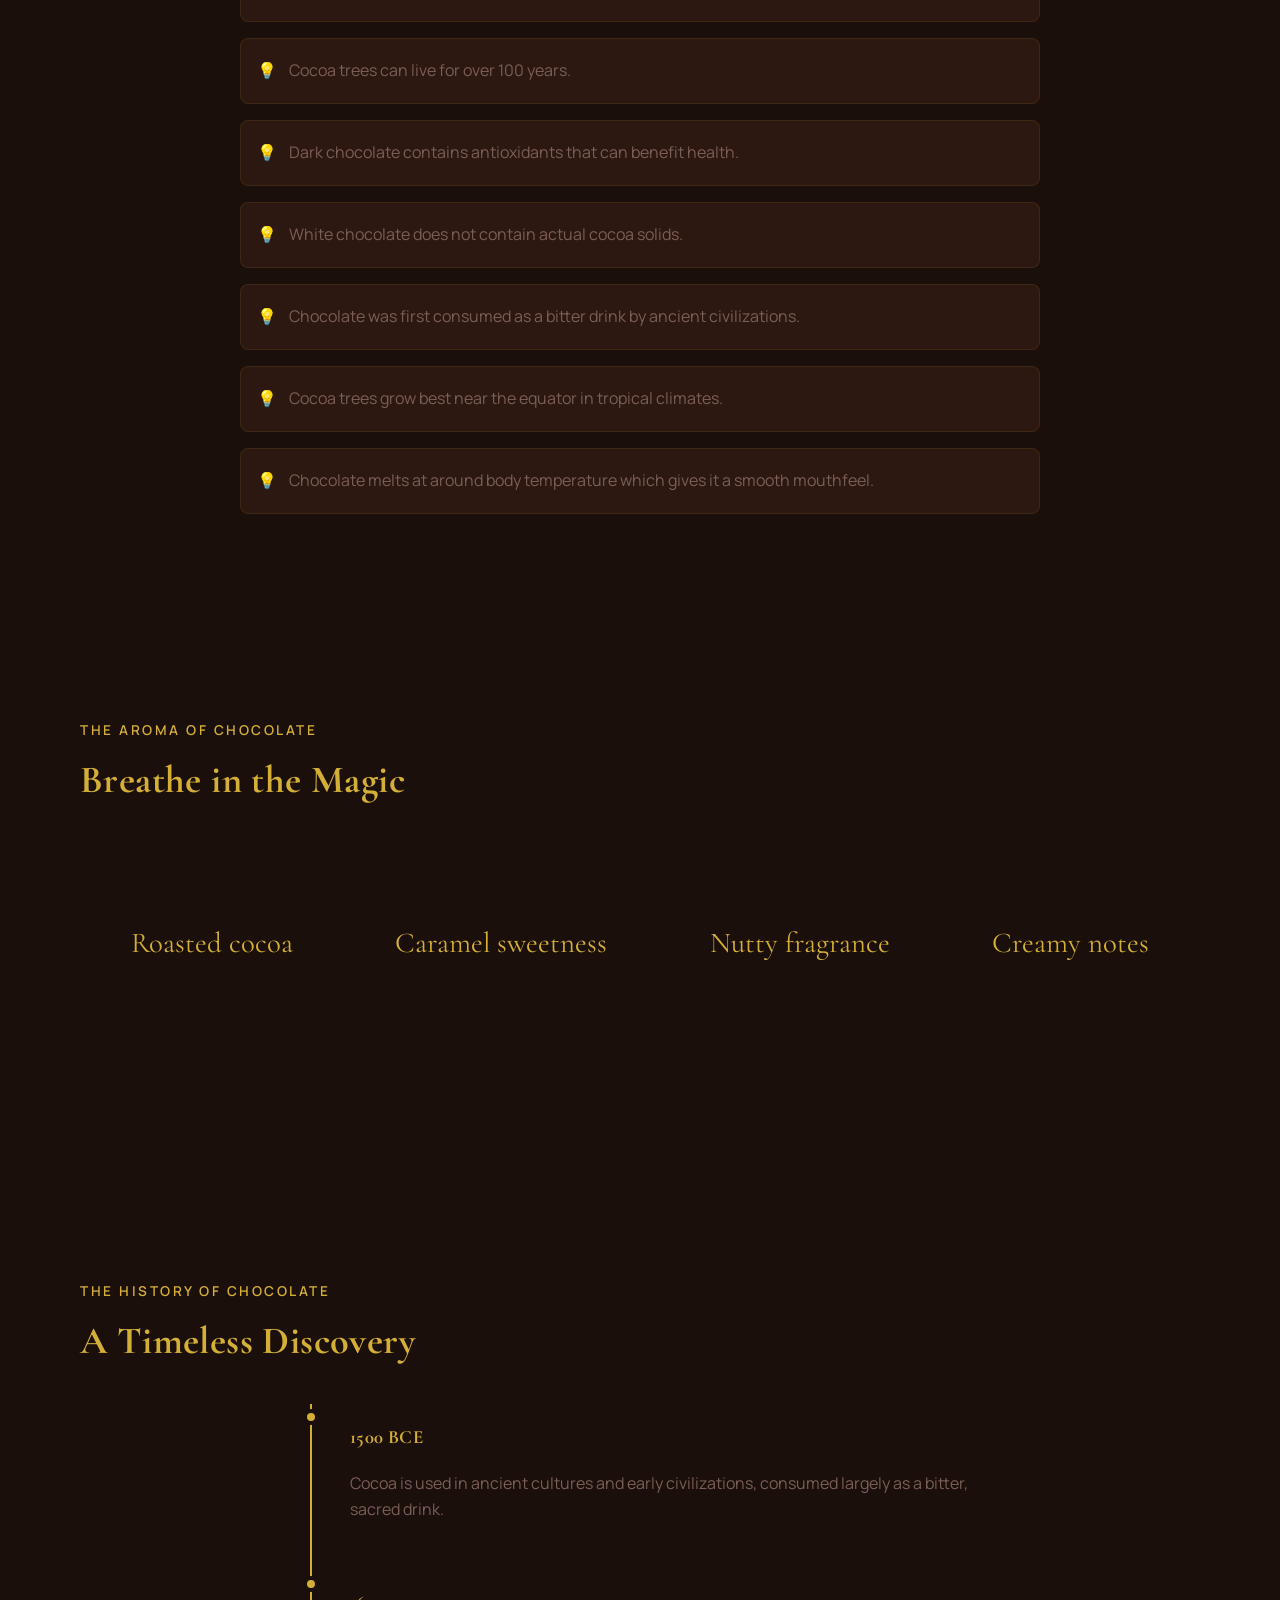
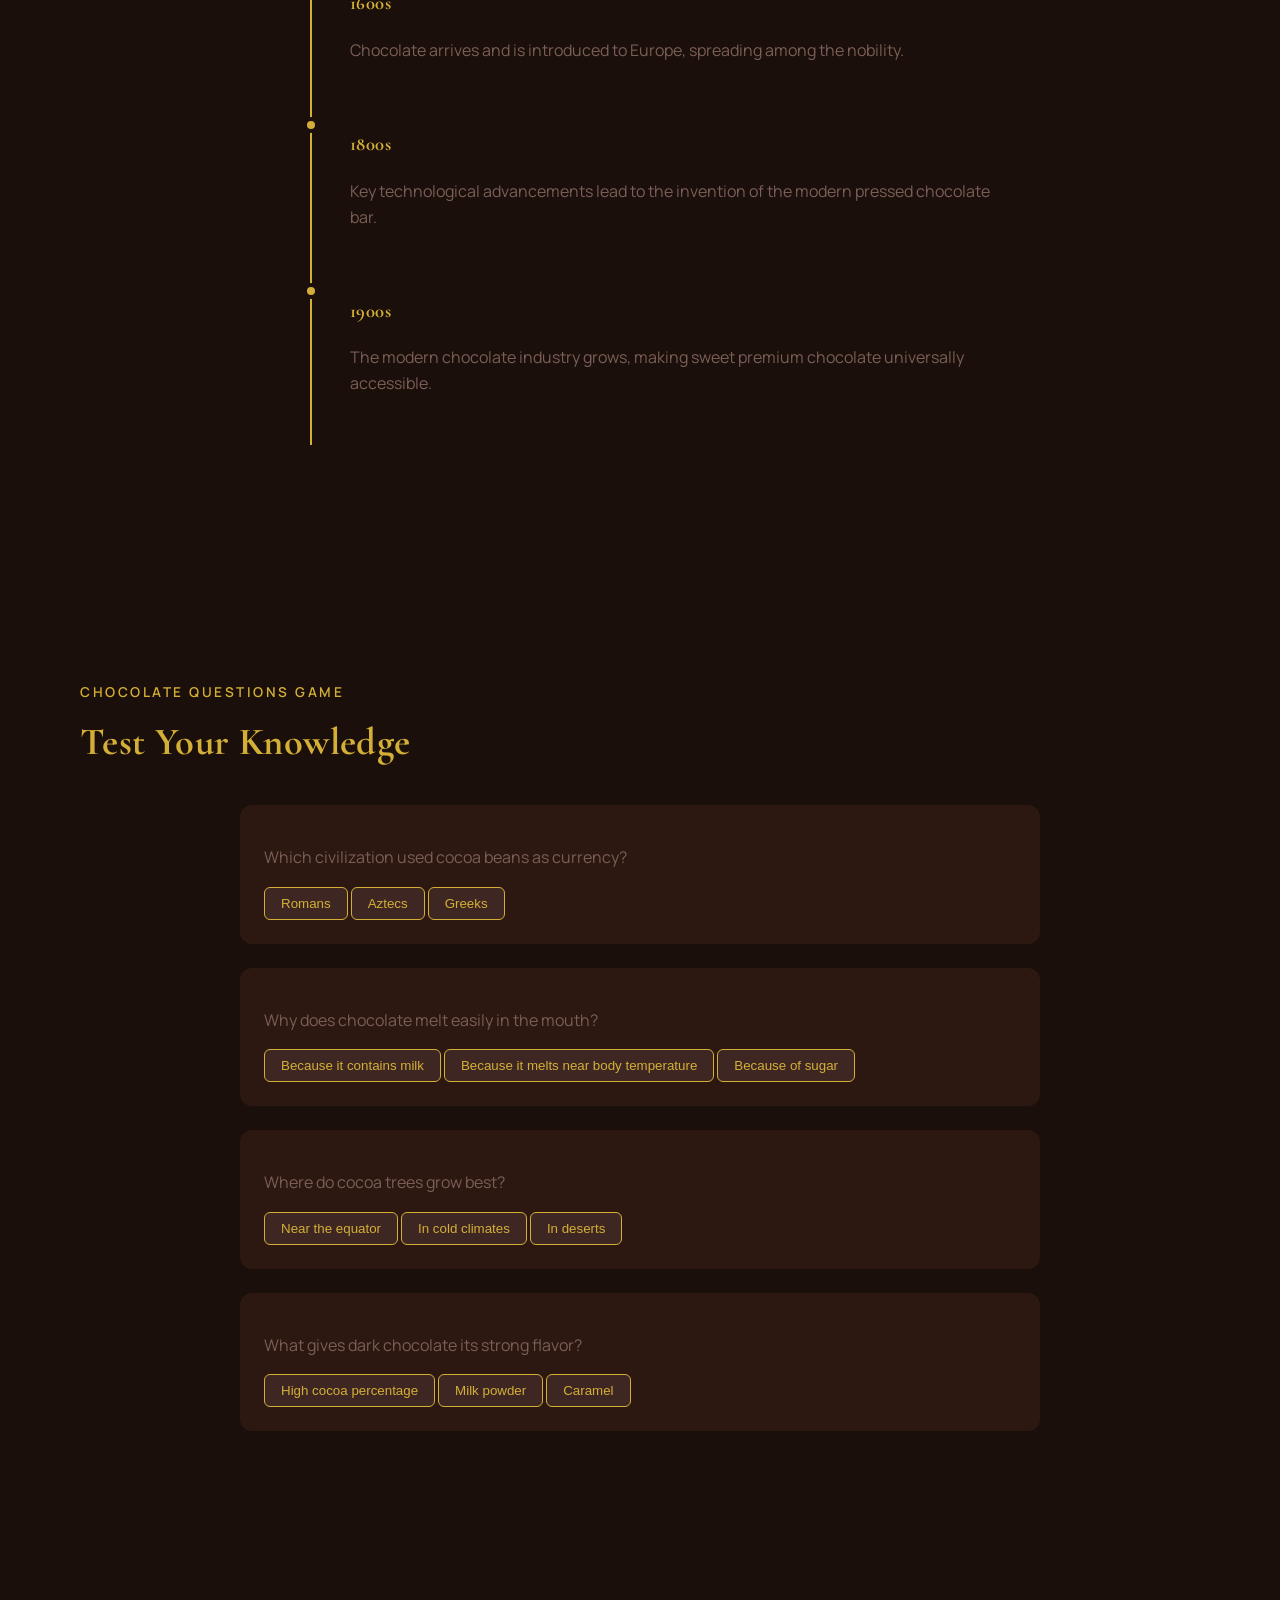
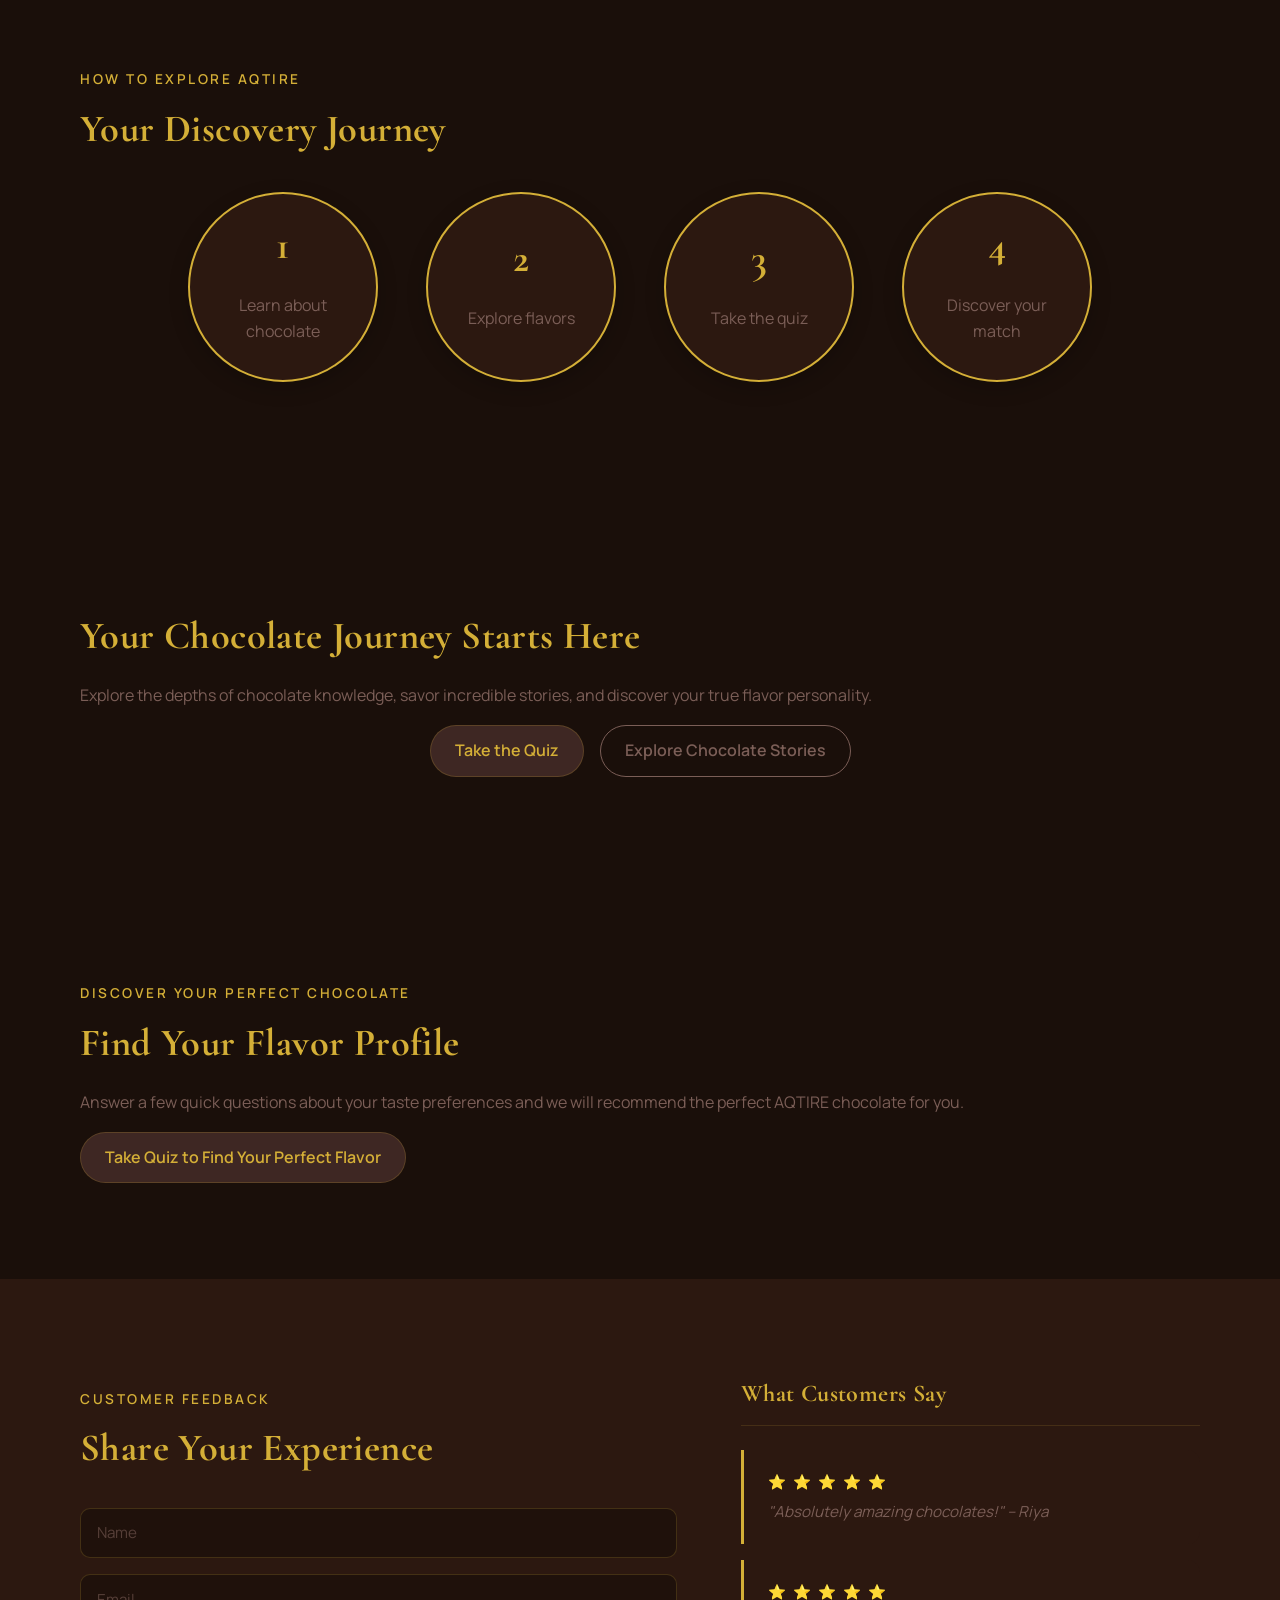
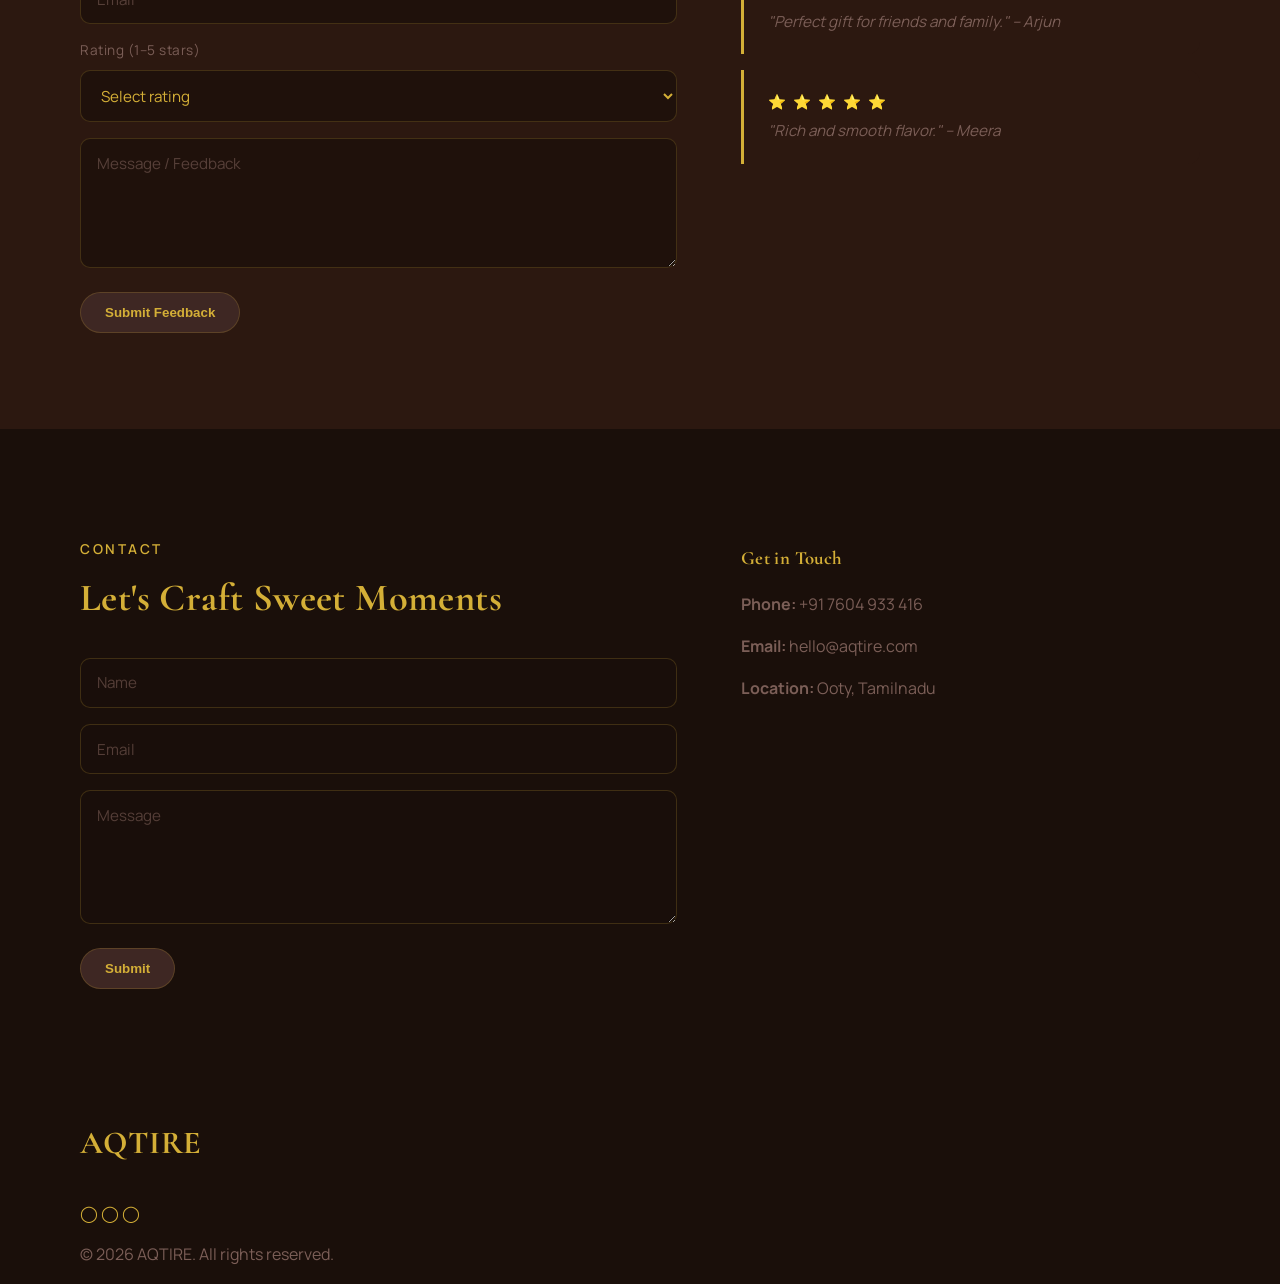
==== commit 8b9d8d37: "added" ====
--- a/index.html
+++ b/index.html
@@ -20,15 +20,14 @@
     <nav class="navbar container">
       <a href="#home" class="brand">AQTIRE</a>
       <button class="menu-toggle" aria-label="Toggle navigation">⋮</button>
-      <ul class="nav-links">
+      <ul class="nav-links reveal-on-scroll">
         <li class="mobile-only text-right"><button class="menu-close" aria-label="Close menu">✕</button></li>
         <li><a href="#home">Home</a></li>
         <li><a href="#journey">Journey</a></li>
         <li><a href="#quiz">Quiz</a></li>
         <li><a href="#contact">Contact</a></li>
-
       </ul>
-      <a class="btn btn-nav-order desktop-only"
+      <a class="btn btn-nav-order reveal-on-scroll"
         href="https://wa.me/917604933416?text=Hello!%20I%20would%20like%20to%20place%20an%20order%20with%20AQTIRE."
         target="_blank" rel="noopener">Order Now</a>
     </nav>
@@ -38,12 +37,13 @@
     <section id="home" class="hero">
       <div class="hero-bg" aria-hidden="true"></div>
       <div class="hero-content container">
-        <p class="kicker">Luxury in Every Bite</p>
-        <h1>AQTIRE — Crafted for Chocolate Lovers</h1>
-        <p>
-          AQTIRE handcrafted chocolates made with the finest cocoa beans.
+        <p class="kicker reveal-on-scroll">Luxury in Every Bite</p>
+        <h1 class="hero-title">AQTIRE</h1>
+        <p class="hero-subtitle reveal-on-scroll">Crafted for Chocolate Lovers</p>
+        <p class="reveal-on-scroll" style="transition-delay: 0.1s;">
+          Handcrafted chocolates made with the finest cocoa beans.
         </p>
-        <div class="hero-actions">
+        <div class="hero-actions reveal-on-scroll" style="transition-delay: 0.2s;">
           <a class="btn btn-gold" href="#journey">Start the Journey</a>
           <a class="btn btn-outline" href="#products">Explore Chocolates</a>
         </div>
@@ -57,8 +57,8 @@
           <p class="kicker">Featured Selection</p>
           <h2>Signature Chocolates</h2>
         </div>
-        <div class="product-grid">
-          <article class="product-card reveal-on-scroll ">
+        <div class="product-grid reveal-on-scroll">
+          <article class="product-card">
             <div class="product-image">
               <img src="assets/images/products/plain milk.jpg" alt="AQTIRE Plain Milk Chocolate" loading="lazy">
             </div>
@@ -69,7 +69,7 @@
               target="_blank" rel="noopener">Order via WhatsApp</a>
           </article>
 
-          <article class="product-card reveal-on-scroll ">
+          <article class="product-card">
             <div class="product-image">
               <img src="assets/images/Nutties.webp" alt="AQTIRE Almond Nutties" loading="lazy">
             </div>
@@ -80,9 +80,9 @@
               target="_blank" rel="noopener">Order via WhatsApp</a>
           </article>
 
-          <article class="product-card reveal-on-scroll ">
+          <article class="product-card">
             <div class="product-image">
-              <img src="assets/images/rum.jpg" AQTIRE Rum Raisin" loading="lazy">
+              <img src="assets/images/rum.jpg" alt="AQTIRE Rum Raisin" loading="lazy">
             </div>
             <h3>Rum Raisin</h3>
             <p>Rich chocolate blended with rum-soaked raisins for a bold and indulgent flavor.</p>
@@ -91,7 +91,7 @@
               target="_blank" rel="noopener">Order via WhatsApp</a>
           </article>
 
-          <article class="product-card reveal-on-scroll ">
+          <article class="product-card">
             <div class="product-image">
               <img src="assets/images/almond ricch.webp" alt="AQTIRE Rich Almond" loading="lazy">
             </div>
@@ -102,7 +102,7 @@
               target="_blank" rel="noopener">Order via WhatsApp</a>
           </article>
 
-          <article class="product-card reveal-on-scroll ">
+          <article class="product-card">
             <div class="product-image">
               <img src="assets/images/cashew rich.jpg" alt="AQTIRE Rich Cashew" loading="lazy">
             </div>
@@ -113,7 +113,7 @@
               target="_blank" rel="noopener">Order via WhatsApp</a>
           </article>
 
-          <article class="product-card reveal-on-scroll ">
+          <article class="product-card">
             <div class="product-image">
               <img src="assets/images/crisp.jpg" alt="AQTIRE Milk Crunch" loading="lazy">
             </div>
@@ -124,7 +124,7 @@
               target="_blank" rel="noopener">Order via WhatsApp</a>
           </article>
 
-          <article class="product-card reveal-on-scroll ">
+          <article class="product-card">
             <div class="product-image">
               <img src="assets/images/dark plain.jpeg" alt="AQTIRE Dark Plain" loading="lazy">
             </div>
@@ -144,11 +144,26 @@
       <div class="container text-center ">
         <p class="kicker">The AQTIRE Philosophy</p>
         <h2>Passion for Craftsmanship</h2>
-        <p class="philosophy-text">
-          Chocolate is more than just a treat; it is an immersive experience. At AQTIRE, every flavor is carefully
-          crafted using premium cocoa ingredients. Our passion for chocolate craftsmanship ensures that every bite
-          resonates with elegance and purity.
-        </p>
+        <div class="philosophy-text reveal-on-scroll">
+          <p>Chocolate is more than just a simple treat; it is an experience that engages the senses and evokes emotion.
+            From the moment its rich aroma reaches you to the smooth texture that melts gently on the tongue, chocolate
+            has the power to create moments of comfort, celebration, and indulgence. It is a timeless delight enjoyed
+            across cultures, bringing people together through its warmth and flavor.</p>
+
+          <p>At AQTIRE, we believe that chocolate should be more than something you simply taste—it should be something
+            you truly experience. Every creation begins with carefully selected premium cocoa beans, chosen for their
+            depth of flavor and natural richness. These ingredients are treated with great care throughout the crafting
+            process, ensuring that the essence of the cocoa remains pure and authentic.</p>
+
+          <p>Our approach to chocolate making is guided by passion and craftsmanship. Each flavor is thoughtfully
+            developed, balancing texture, aroma, and taste to create a harmonious experience. Whether it is the smooth
+            richness of classic milk chocolate, the bold intensity of dark cocoa, or the satisfying crunch of
+            nut-filled varieties, every piece reflects dedication to quality and detail.</p>
+
+          <p>At its heart, AQTIRE is about celebrating the art of chocolate. Every bite is designed to offer not just
+            sweetness, but a moment of elegance, comfort, and discovery—an invitation to explore the beauty and
+            richness of chocolate in its finest form.</p>
+        </div>
       </div>
     </section>
 
@@ -254,8 +269,8 @@
           <p class="kicker">The Science Behind Chocolate</p>
           <h2>Why We Love It</h2>
         </div>
-        <div class="science-grid">
-          <div class="science-card reveal-on-scroll ">
+        <div class="science-grid reveal-on-scroll">
+          <div class="science-card">
             <h3>Melts in the Mouth</h3>
             <p>Chocolate melts close to body temperature (around 93°F), which is why it feels incredibly smooth,
               luxurious, and creamy when eaten.</p>
@@ -280,7 +295,7 @@
           <p class="kicker">Chocolate Around the World</p>
           <h2>Global Cocoa Cultures</h2>
         </div>
-        <div class="world-map ">
+        <div class="world-map reveal-on-scroll">
           <div class="region-card gha">
             <h4>Ghana</h4>
             <p>Rich cocoa beans with a strong, classic cocoa flavor.</p>
@@ -303,8 +318,8 @@
           <p class="kicker">Moments Made Better with Chocolate</p>
           <h2>Chocolate Rituals</h2>
         </div>
-        <div class="rituals-grid">
-          <div class="ritual-card reveal-on-scroll ">
+        <div class="rituals-grid reveal-on-scroll">
+          <div class="ritual-card">
             <h3>Morning Coffee Treat</h3>
             <p>Pair your morning espresso with the deep notes of <strong>Dark Cocoa Delight</strong>.</p>
           </div>
@@ -326,7 +341,7 @@
 
 
 
-    <section class="section creation-section">
+    <section class="section creation-section reveal-on-scroll">
       <div class="container text-center ">
         <p class="kicker">How AQTIRE Creates New Flavors</p>
         <h2>Behind the Creation</h2>
@@ -345,7 +360,7 @@
           <h2>A Sensory Experience</h2>
           <p>Discover how different textures uniquely influence and elevate the chocolate tasting experience.</p>
         </div>
-        <div class="texture-grid">
+        <div class="texture-grid reveal-on-scroll">
           <div class="texture-item "><strong>Smooth:</strong> Melts effortlessly, coating the palate seamlessly.</div>
           <div class="texture-item "><strong>Crunchy:</strong> Provides a satisfying acoustic snap and bite.</div>
           <div class="texture-item "><strong>Creamy:</strong> Velvety and rich, lingering pleasantly.</div>
@@ -354,7 +369,7 @@
       </div>
     </section>
 
-    <section class="section">
+    <section class="section reveal-on-scroll">
       <div class="container text-center ">
         <p class="kicker">Responsible Cocoa</p>
         <h2>Sustainability Story</h2>
@@ -372,7 +387,7 @@
           <p class="kicker">Did You Know?</p>
           <h2>Chocolate Knowledge Hub</h2>
         </div>
-        <div class="facts-list">
+        <div class="facts-list reveal-on-scroll">
           <div class="fact-item ">Chocolate was once used as currency by the Aztecs.</div>
           <div class="fact-item ">It takes around 400 cocoa beans to make one pound of chocolate.</div>
           <div class="fact-item ">Cocoa trees can live for over 100 years.</div>
@@ -406,7 +421,7 @@
           <p class="kicker">The History of Chocolate</p>
           <h2>A Timeless Discovery</h2>
         </div>
-        <div class="timeline">
+        <div class="timeline reveal-on-scroll">
           <div class="timeline-item ">
             <div class="timeline-dot"></div>
             <div class="timeline-content">
@@ -446,7 +461,7 @@
           <p class="kicker">Chocolate Questions Game</p>
           <h2>Test Your Knowledge</h2>
         </div>
-        <div class="faq-game">
+        <div class="faq-game reveal-on-scroll">
           <div class="faq-question-card ">
             <p class="q-text">Which civilization used cocoa beans as currency?</p>
             <div class="q-options" data-correct="Aztecs">
@@ -494,7 +509,7 @@
       <div class="container ">
         <p class="kicker">How to Explore AQTIRE</p>
         <h2>Your Discovery Journey</h2>
-        <div class="journey-steps-grid">
+        <div class="journey-steps-grid reveal-on-scroll">
           <div class="j-step">
             <h3>1</h3>
             <p>Learn about chocolate</p>
@@ -515,7 +530,7 @@
       </div>
     </section>
 
-    <section class="section final-cta text-center">
+    <section class="section final-cta text-center reveal-on-scroll">
       <div class="container ">
         <h2>Your Chocolate Journey Starts Here</h2>
         <p>Explore the depths of chocolate knowledge, savor incredible stories, and discover your true flavor
@@ -539,7 +554,7 @@
       </div>
     </section>
 
-    <section id="feedback" class="section feedback-section">
+    <section id="feedback" class="section feedback-section reveal-on-scroll">
       <div class="container feedback-layout">
         <div class="feedback-form ">
           <div class="section-heading">
@@ -580,7 +595,7 @@
       </div>
     </section>
 
-    <section id="contact" class="section container contact-layout">
+    <section id="contact" class="section container contact-layout reveal-on-scroll">
       <div class="contact-form ">
         <div class="section-heading">
           <p class="kicker">Contact</p>
--- a/style.css
+++ b/style.css
@@ -40,6 +40,20 @@
 
 .section {
   padding: clamp(3.5rem, 8vw, 6rem) 0;
+}
+
+/* ── Scroll Reveal Foundation ── */
+.reveal-on-scroll {
+  opacity: 0;
+  transform: translateY(30px);
+  transition: opacity 0.8s cubic-bezier(0.2, 0.8, 0.2, 1),
+              transform 0.8s cubic-bezier(0.2, 0.8, 0.2, 1);
+  will-change: opacity, transform;
+}
+
+.reveal-on-scroll.visible {
+  opacity: 1;
+  transform: translateY(0);
 }
 
 .site-header {
@@ -448,6 +462,20 @@
   100% { transform: translateY(-15px); opacity: 1; }
 }
 
+.hero-title {
+  font-size: clamp(3.5rem, 10vw, 6rem);
+  margin-bottom: 0.5rem;
+  color: var(--gold);
+}
+
+.hero-subtitle {
+  font-size: clamp(1.2rem, 3vw, 1.8rem);
+  font-family: 'Cormorant Garamond', serif;
+  color: var(--white);
+  margin-bottom: 2rem;
+  font-style: italic;
+}
+
 .timeline {
   display: flex;
   flex-direction: column;
@@ -654,6 +682,12 @@
   .navbar { min-height: 70px; padding: 0 4%; background: #000; }
   .brand { font-size: 1.5rem; color: var(--gold); }
   
+  .navbar .btn-nav-order {
+    padding: 0.5rem 1rem;
+    font-size: 0.75rem;
+    margin-right: 0.5rem;
+    border: 1px solid rgba(255, 255, 255, 0.1);
+  }
   .menu-toggle {
     display: block !important;
     font-size: 1.8rem;
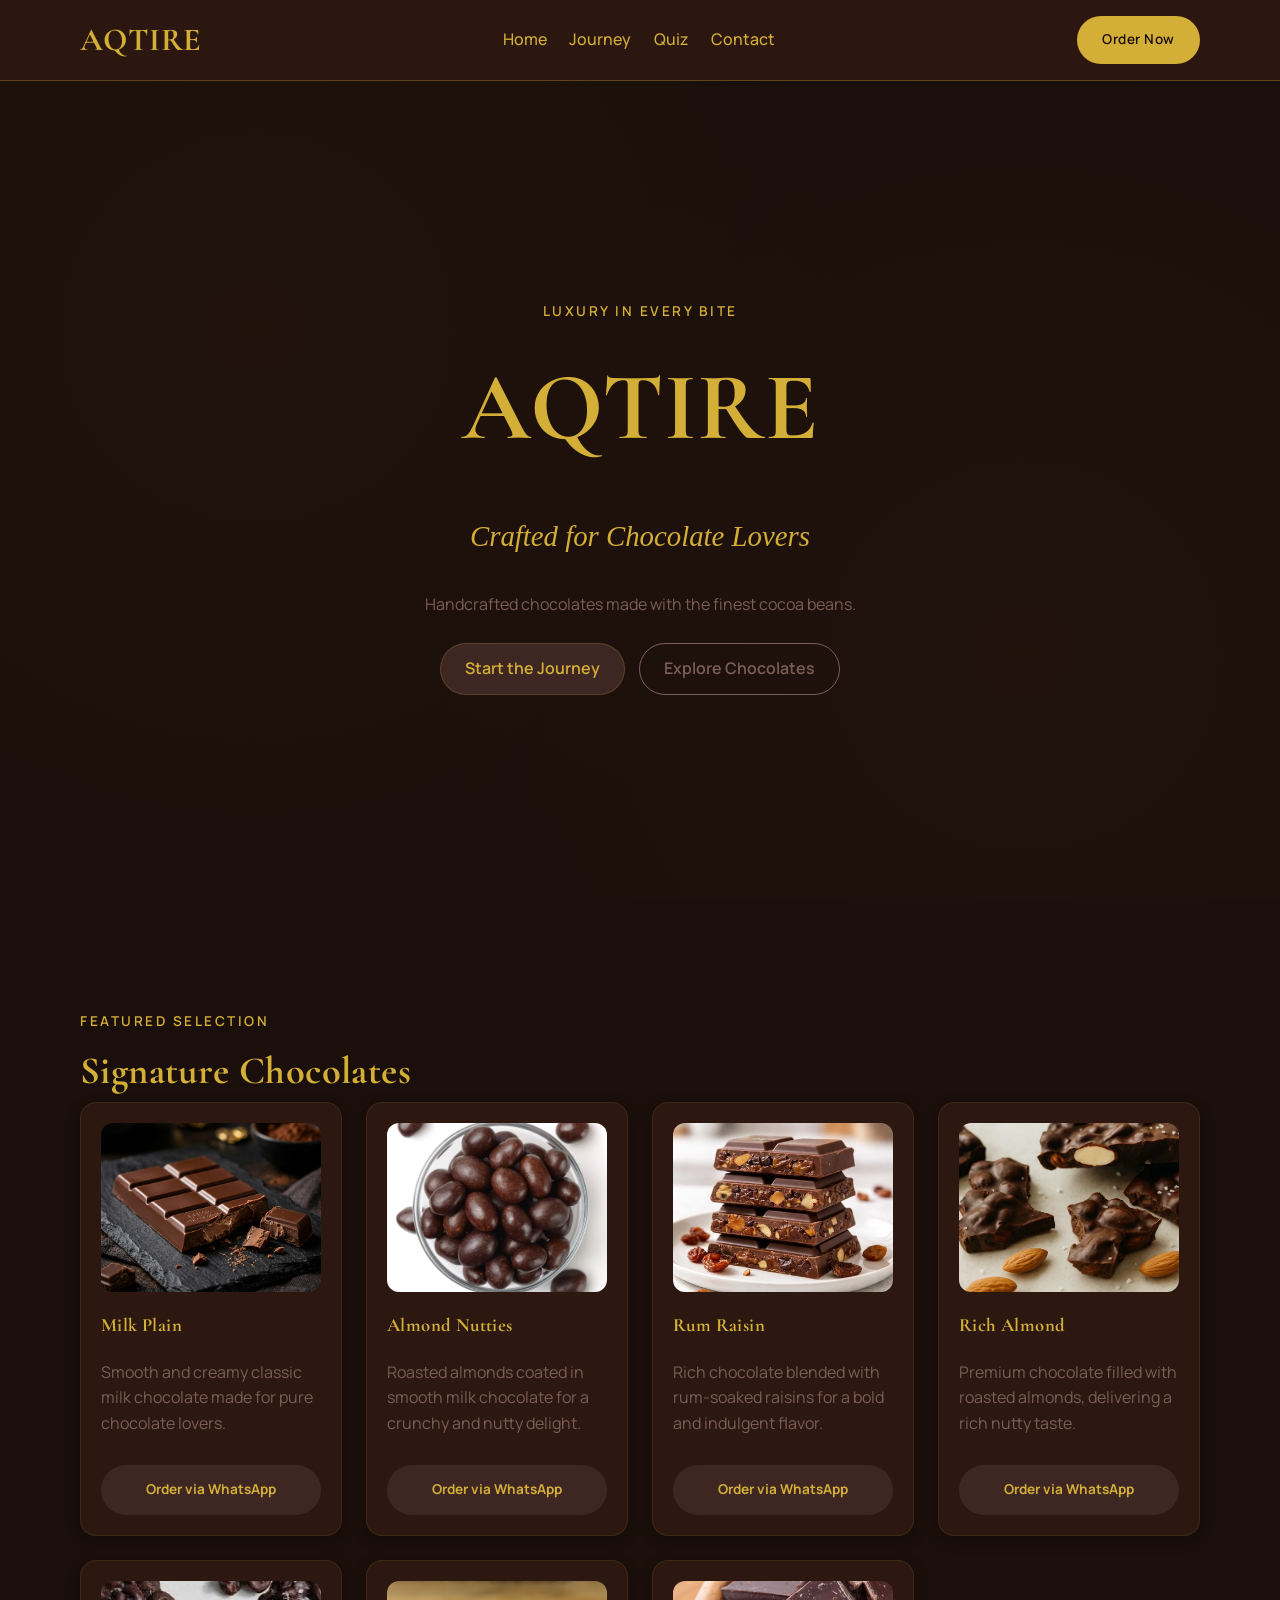
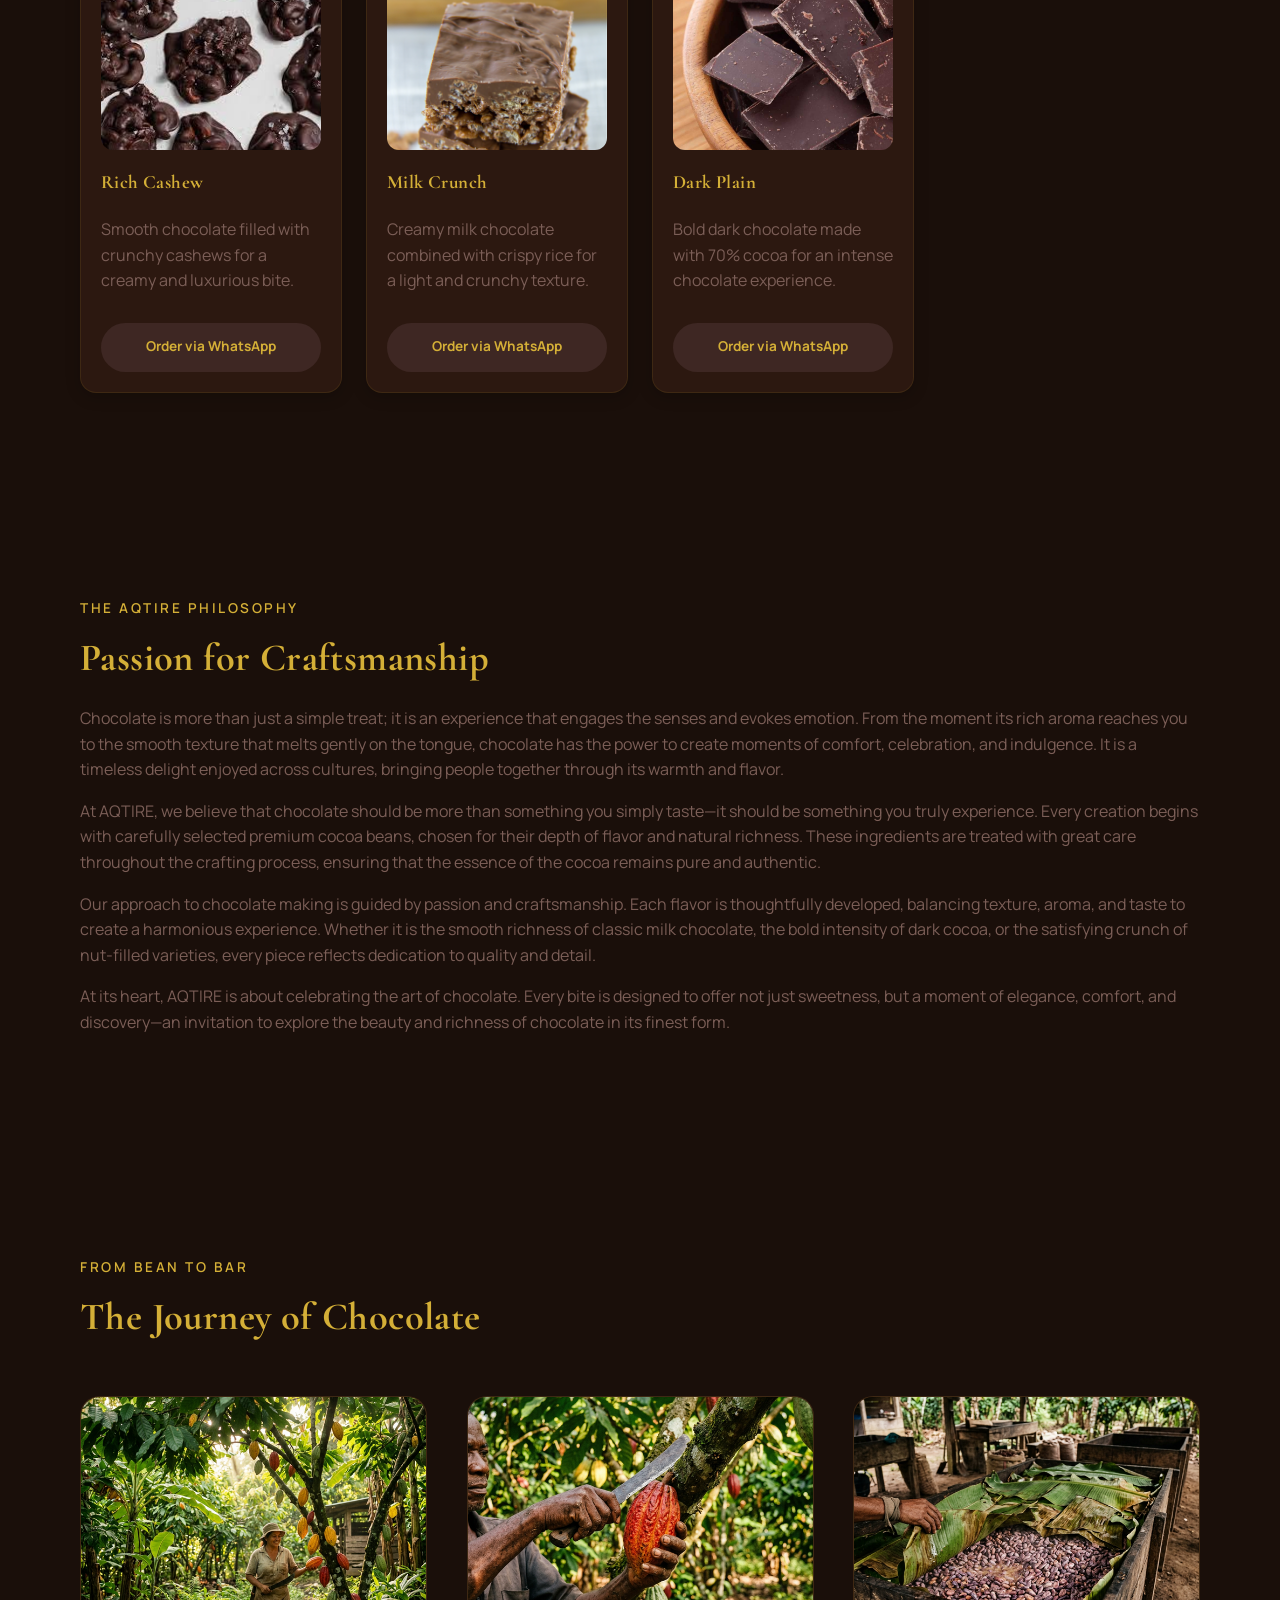
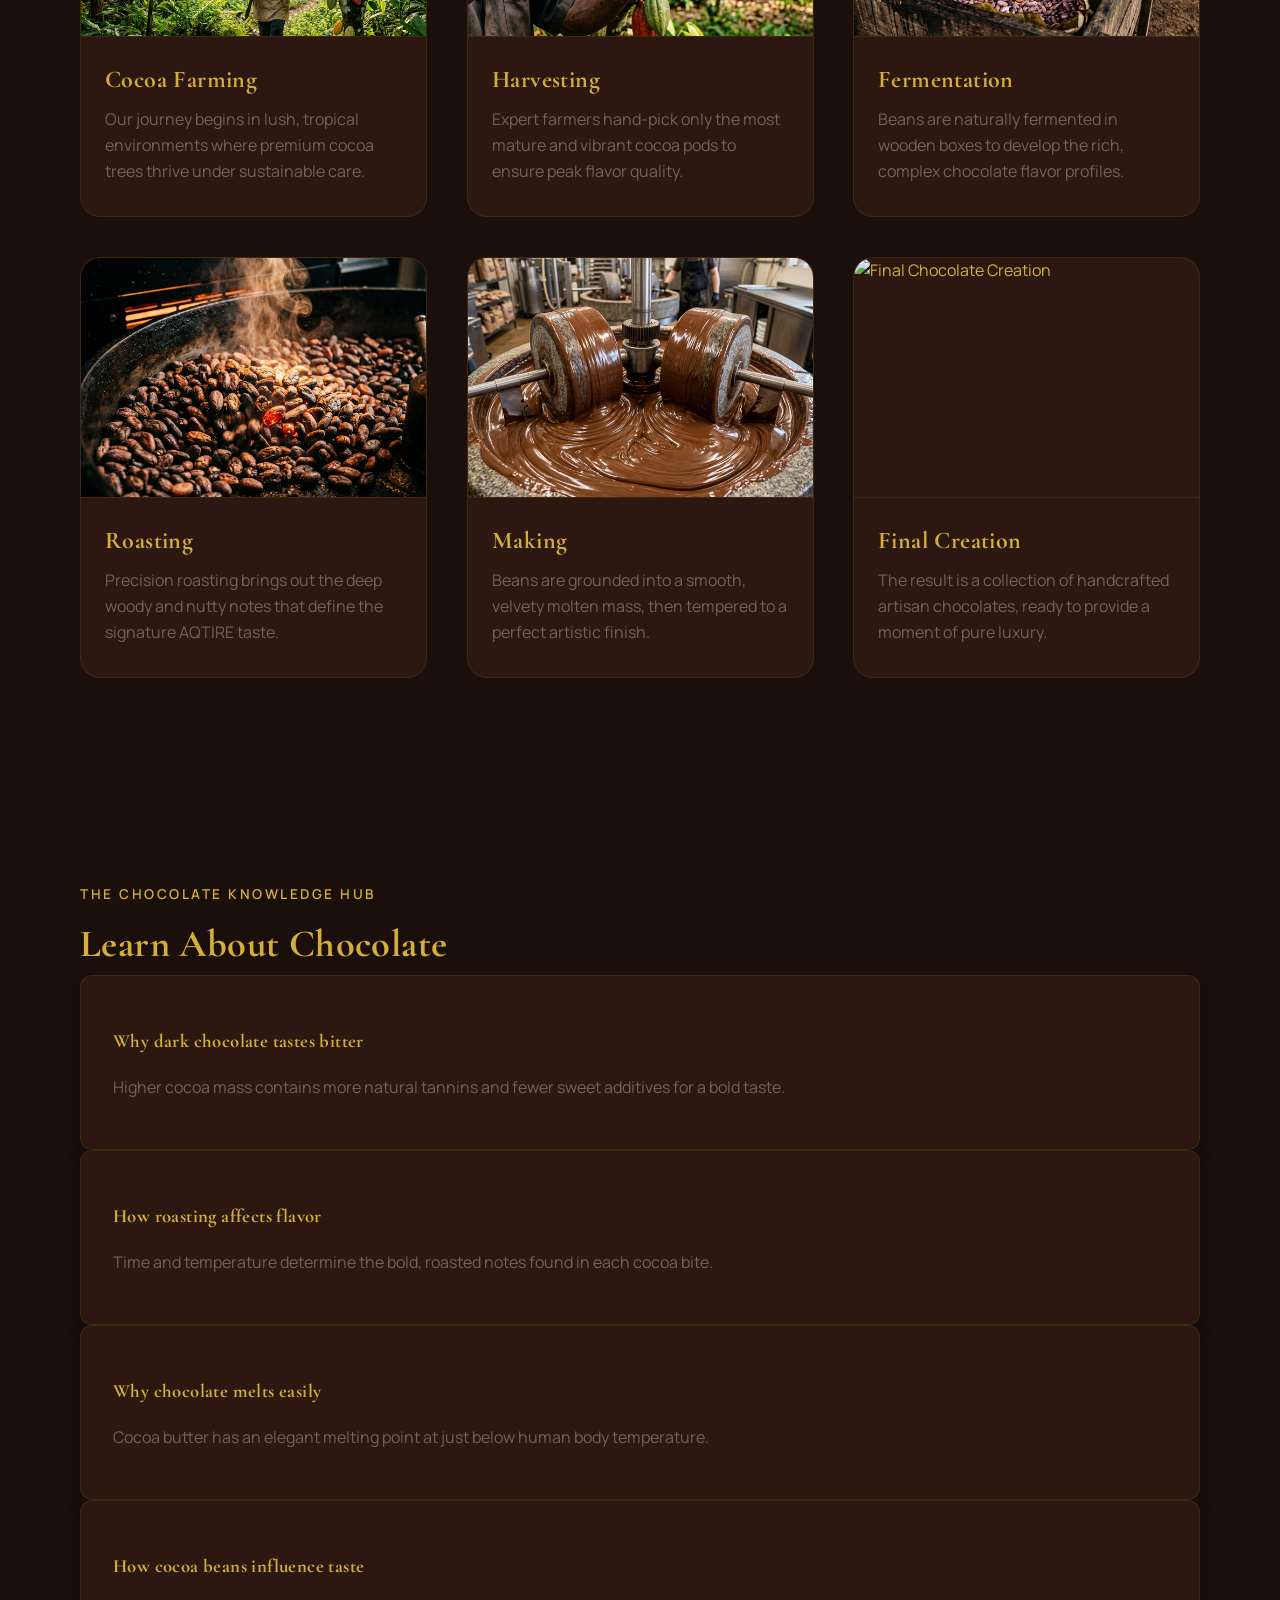
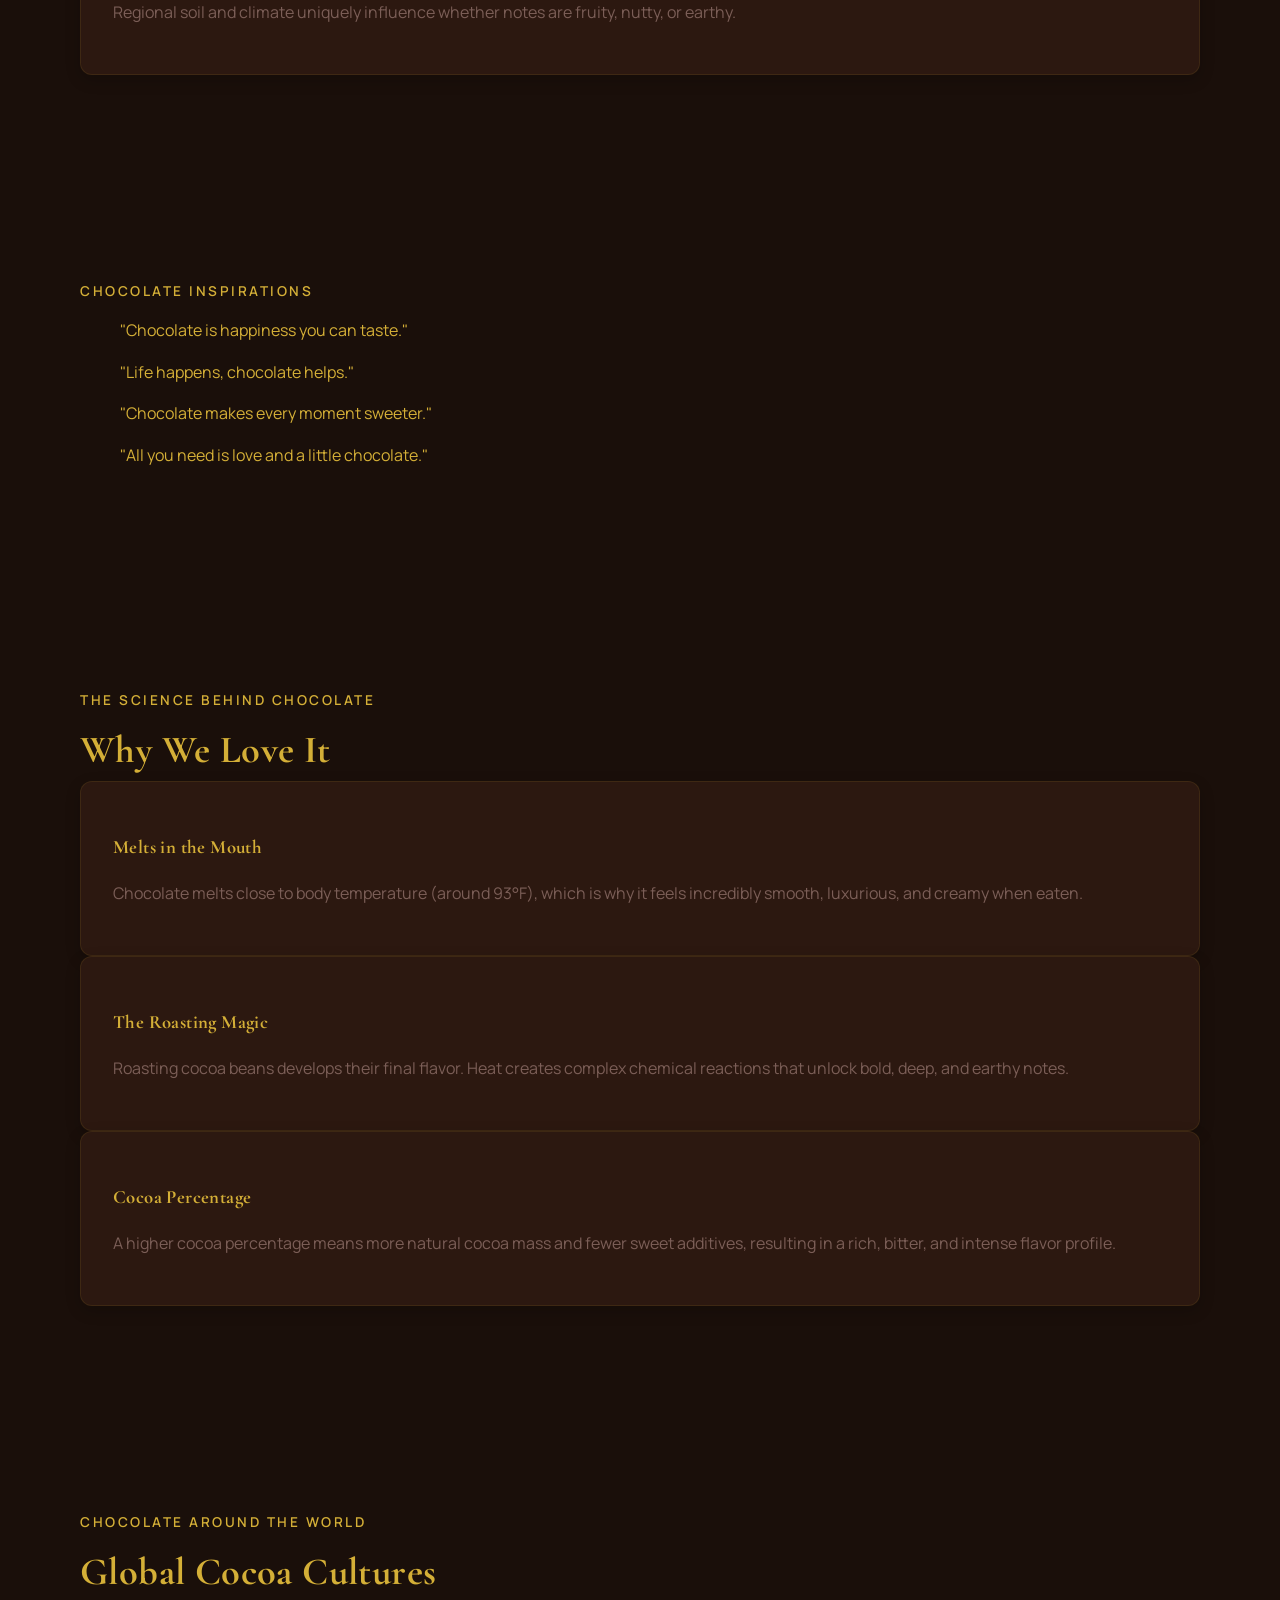
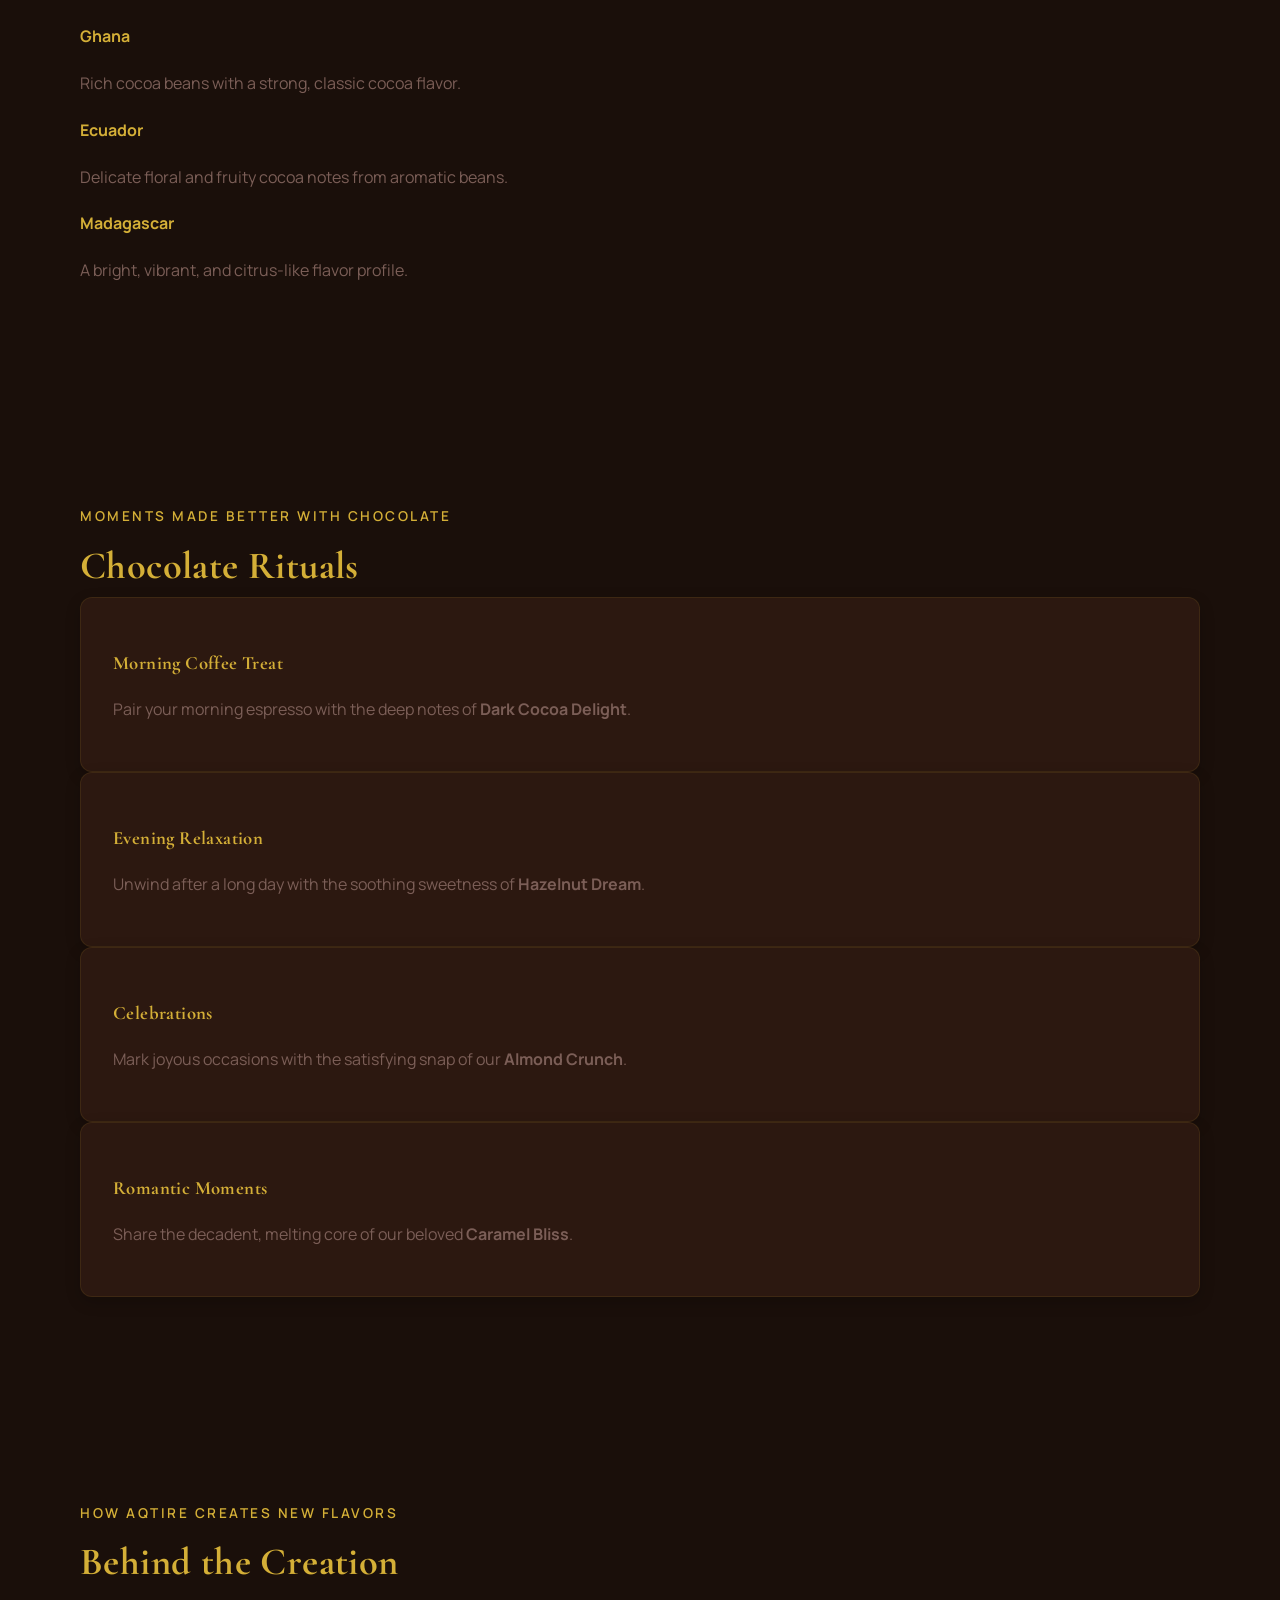
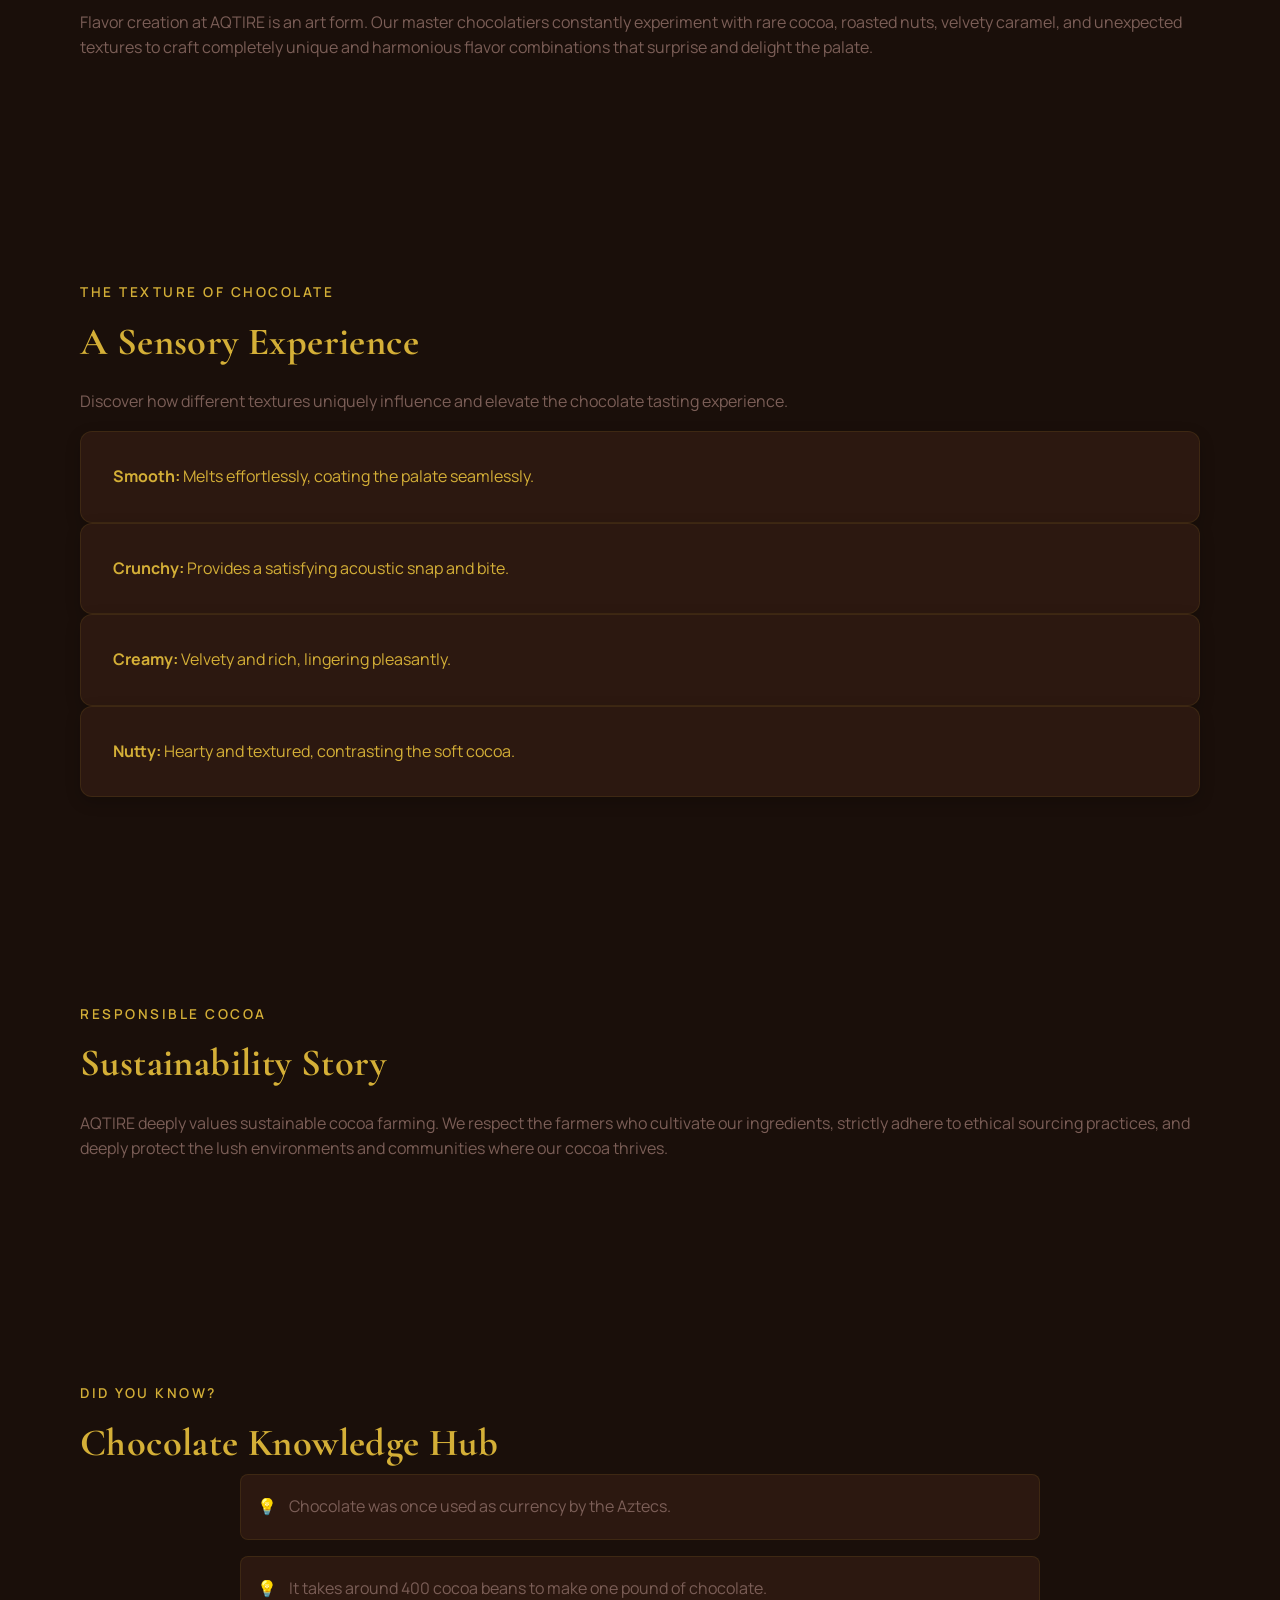
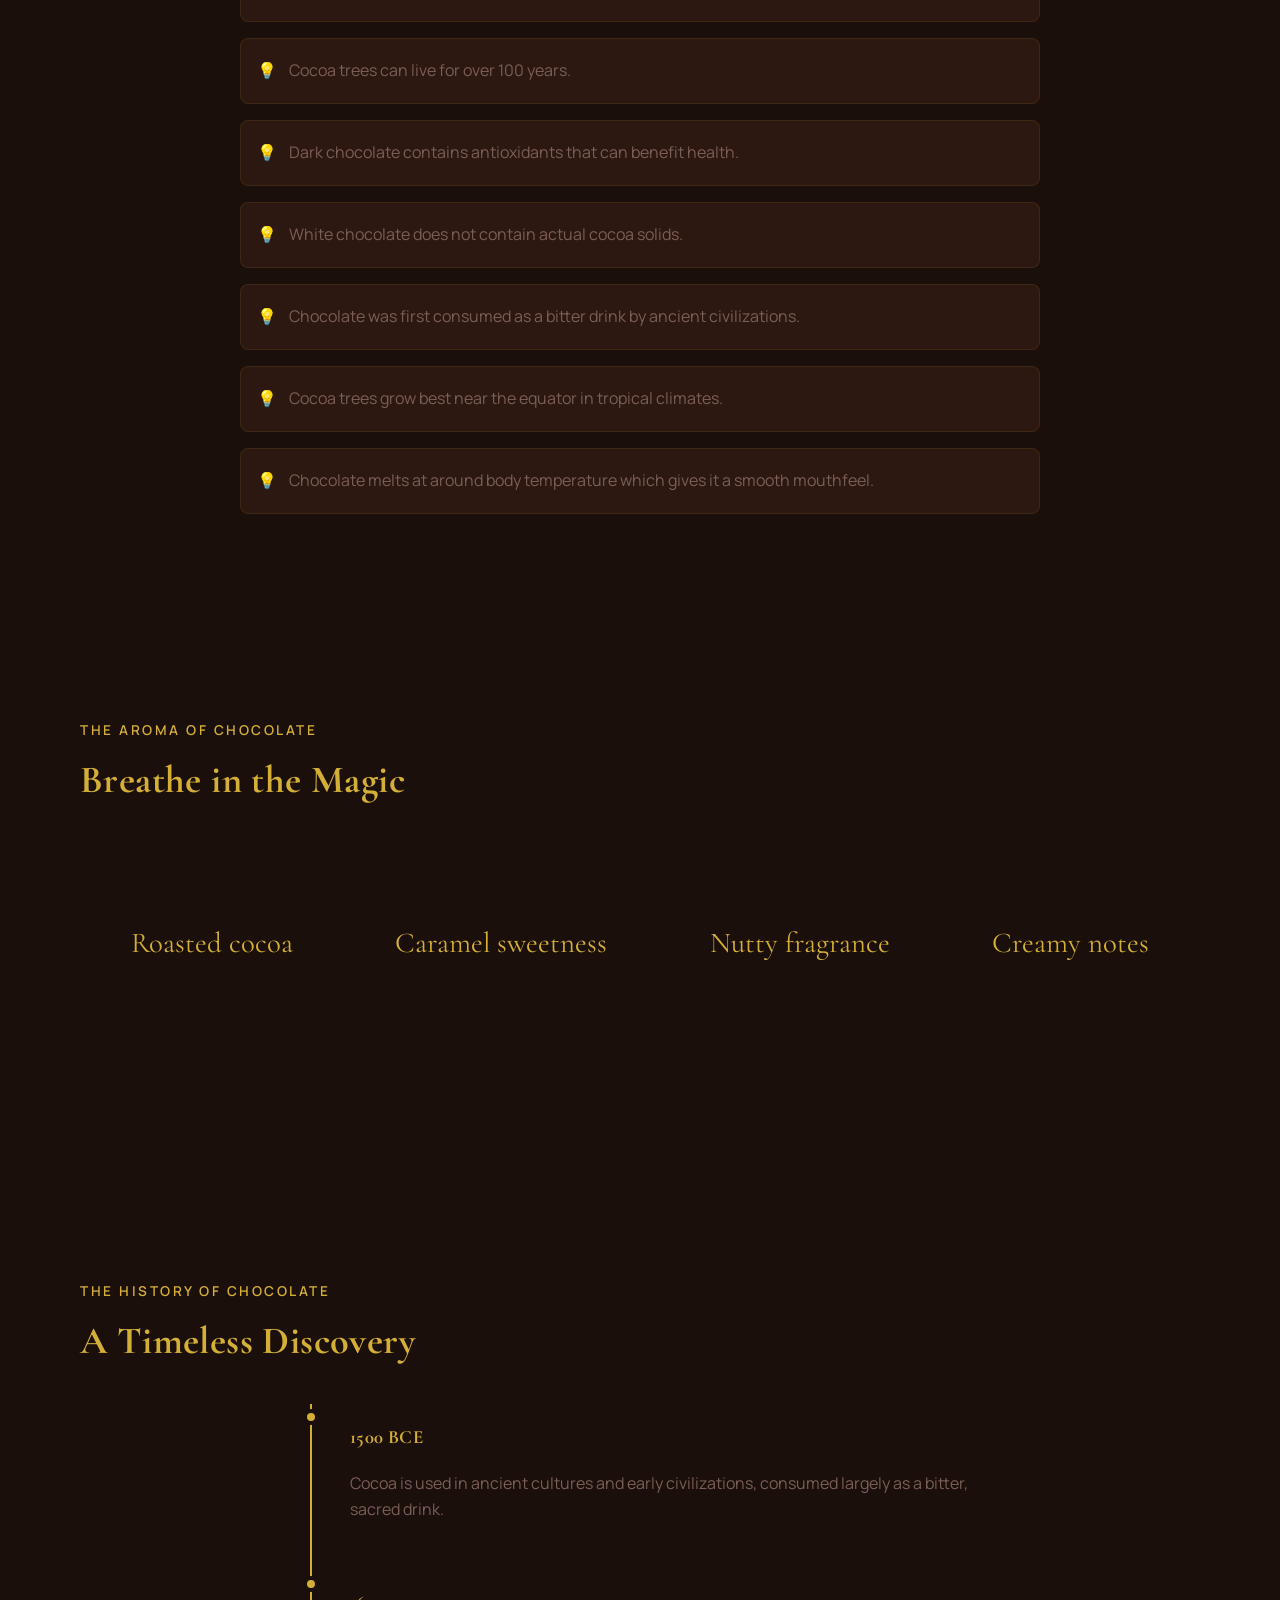
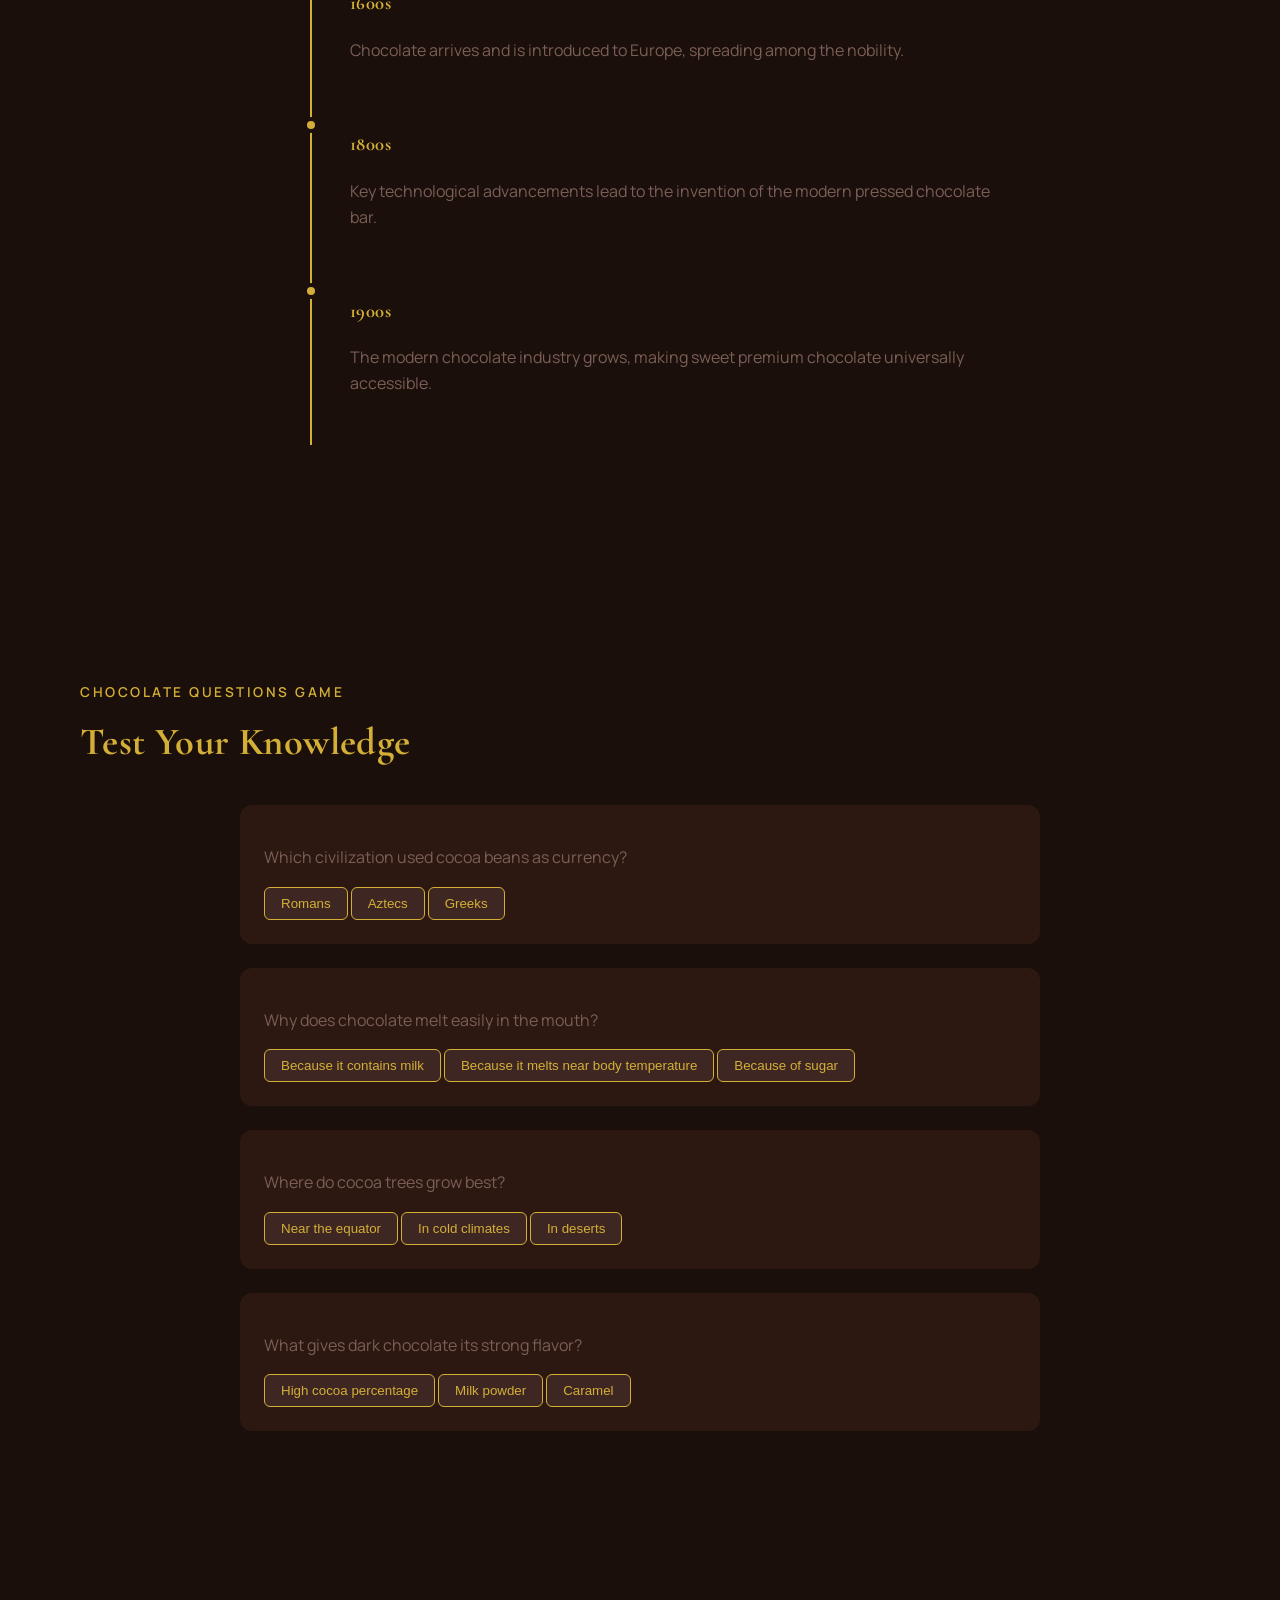
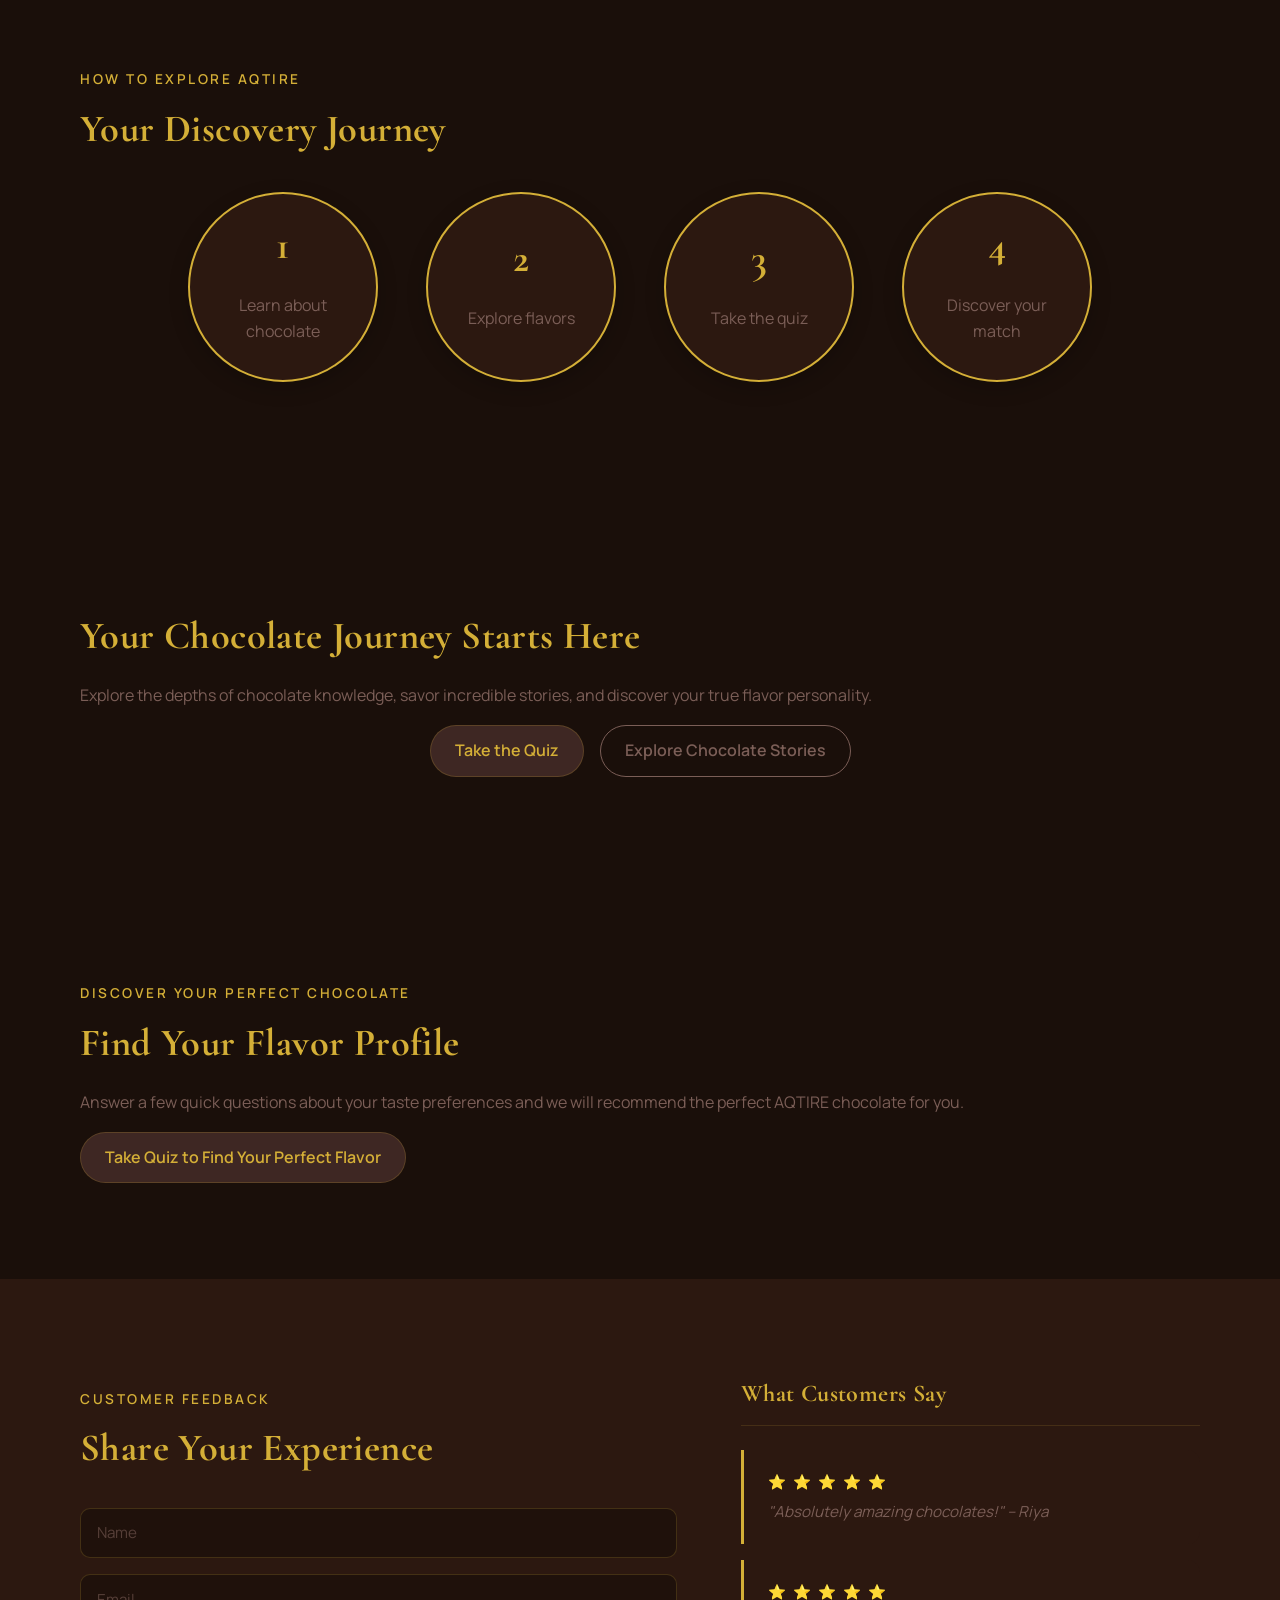
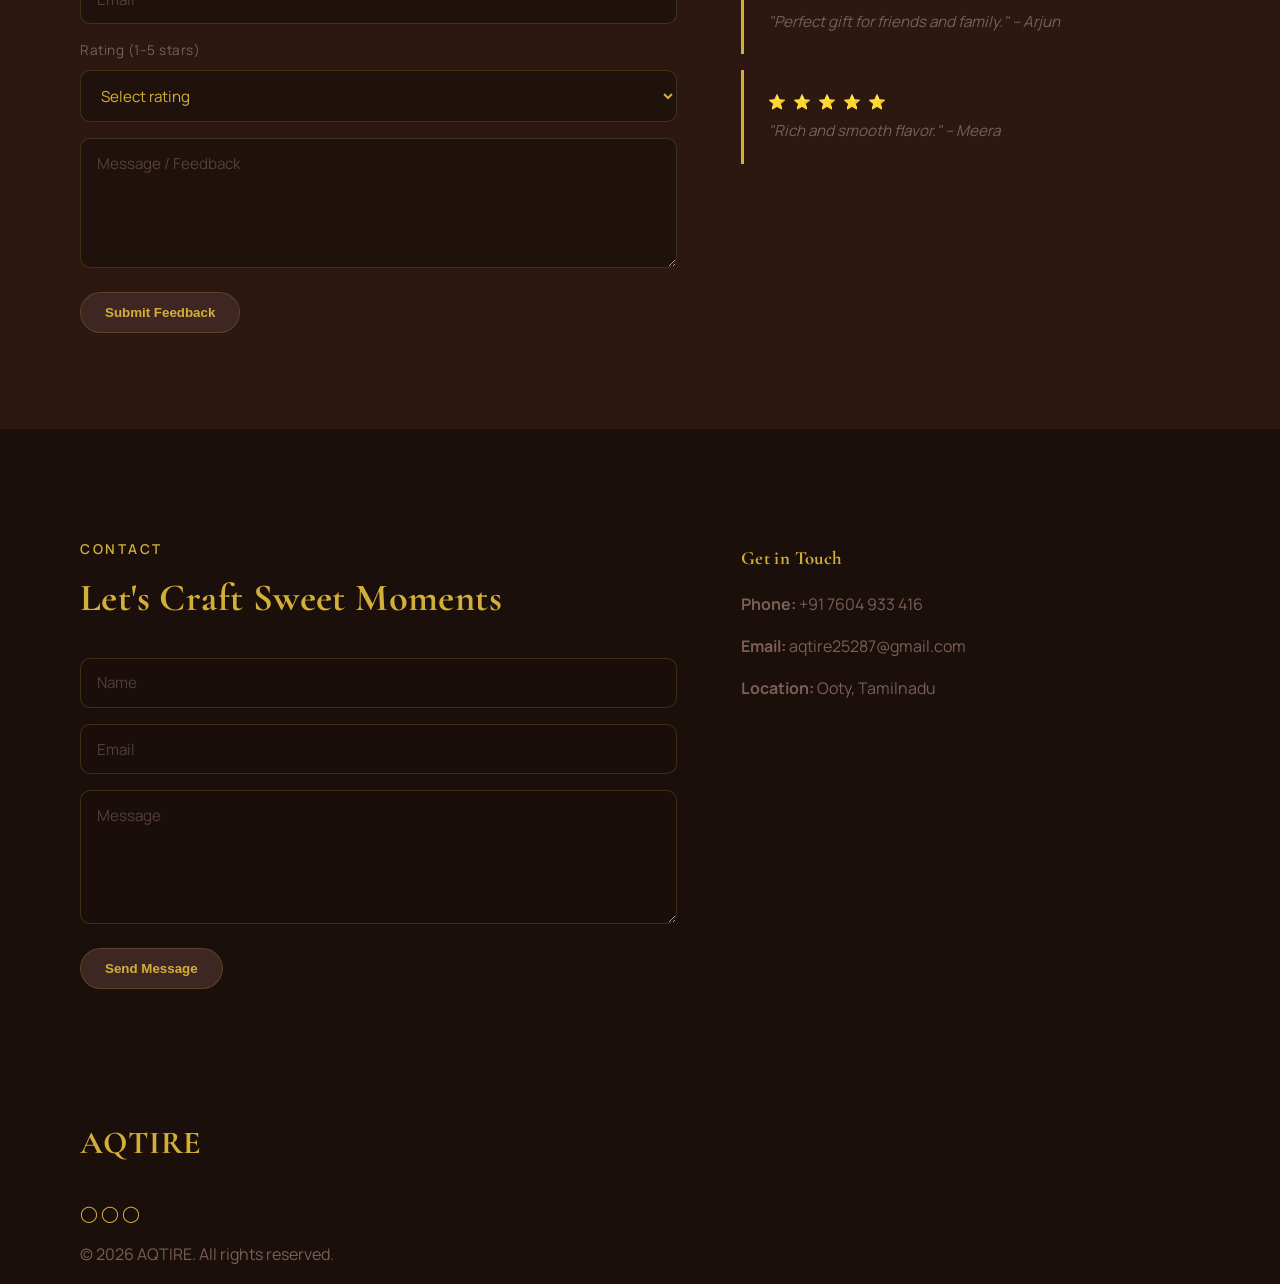
==== commit 8d1fa7ee: "done" ====
--- a/index.html
+++ b/index.html
@@ -11,6 +11,7 @@
     href="https://fonts.googleapis.com/css2?family=Cormorant+Garamond:wght@500;600;700&family=Manrope:wght@400;500;600&display=swap"
     rel="stylesheet" />
   <link rel="stylesheet" href="style.css" />
+  <script type="text/javascript" src="https://cdn.jsdelivr.net/npm/@emailjs/browser@4/dist/email.min.js"></script>
 </head>
 
 <body>
@@ -601,17 +602,18 @@
           <p class="kicker">Contact</p>
           <h2>Let's Craft Sweet Moments</h2>
         </div>
-        <form>
-          <input type="text" placeholder="Name" required />
-          <input type="email" placeholder="Email" required />
-          <textarea placeholder="Message" rows="5" required></textarea>
-          <button type="submit" class="btn btn-gold">Submit</button>
+        <form id="contact-form">
+          <input type="text" id="user_name" name="user_name" placeholder="Name" required />
+          <input type="email" id="user_email" name="user_email" placeholder="Email" required />
+          <textarea id="message" name="message" placeholder="Message" rows="5" required></textarea>
+          <button type="submit" id="submit-btn" class="btn btn-gold">Send Message</button>
         </form>
+        <div id="form-status" class="form-status"></div>
       </div>
       <aside class="contact-info ">
         <h3>Get in Touch</h3>
         <p><strong>Phone:</strong> +91 7604 933 416</p>
-        <p><strong>Email:</strong> hello@aqtire.com</p>
+        <p><strong>Email:</strong> aqtire25287@gmail.com</p>
         <p><strong>Location:</strong> Ooty, Tamilnadu</p>
       </aside>
     </section>
--- a/style.css
+++ b/style.css
@@ -682,6 +682,13 @@
   .navbar { min-height: 70px; padding: 0 4%; background: #000; }
   .brand { font-size: 1.5rem; color: var(--gold); }
   
+  .navbar .contact-info {
+    padding-left: 0;
+    border-left: none;
+    padding-top: 2rem;
+    border-top: 1px solid rgba(212, 175, 55, 0.2);
+  }
+  
   .navbar .btn-nav-order {
     padding: 0.5rem 1rem;
     font-size: 0.75rem;
@@ -791,3 +798,37 @@
   .j-step { width: 140px; height: 140px; }
   .section { padding: 3rem 0; }
 }
+
+/* ── Contact Form Status ── */
+.form-status {
+  margin-top: 1.5rem;
+  padding: 1rem;
+  border-radius: 8px;
+  font-size: 0.95rem;
+  display: none;
+  animation: fadeInStatus 0.5s ease forwards;
+}
+
+.form-status.success {
+  display: block;
+  background: rgba(76, 175, 80, 0.1);
+  color: #4CAF50;
+  border: 1px solid rgba(76, 175, 80, 0.3);
+}
+
+.form-status.error {
+  display: block;
+  background: rgba(244, 67, 54, 0.1);
+  color: #f44336;
+  border: 1px solid rgba(244, 67, 54, 0.3);
+}
+
+@keyframes fadeInStatus {
+  from { opacity: 0; transform: translateY(10px); }
+  to { opacity: 1; transform: translateY(0); }
+}
+
+#submit-btn:disabled {
+  opacity: 0.6;
+  cursor: not-allowed;
+}
